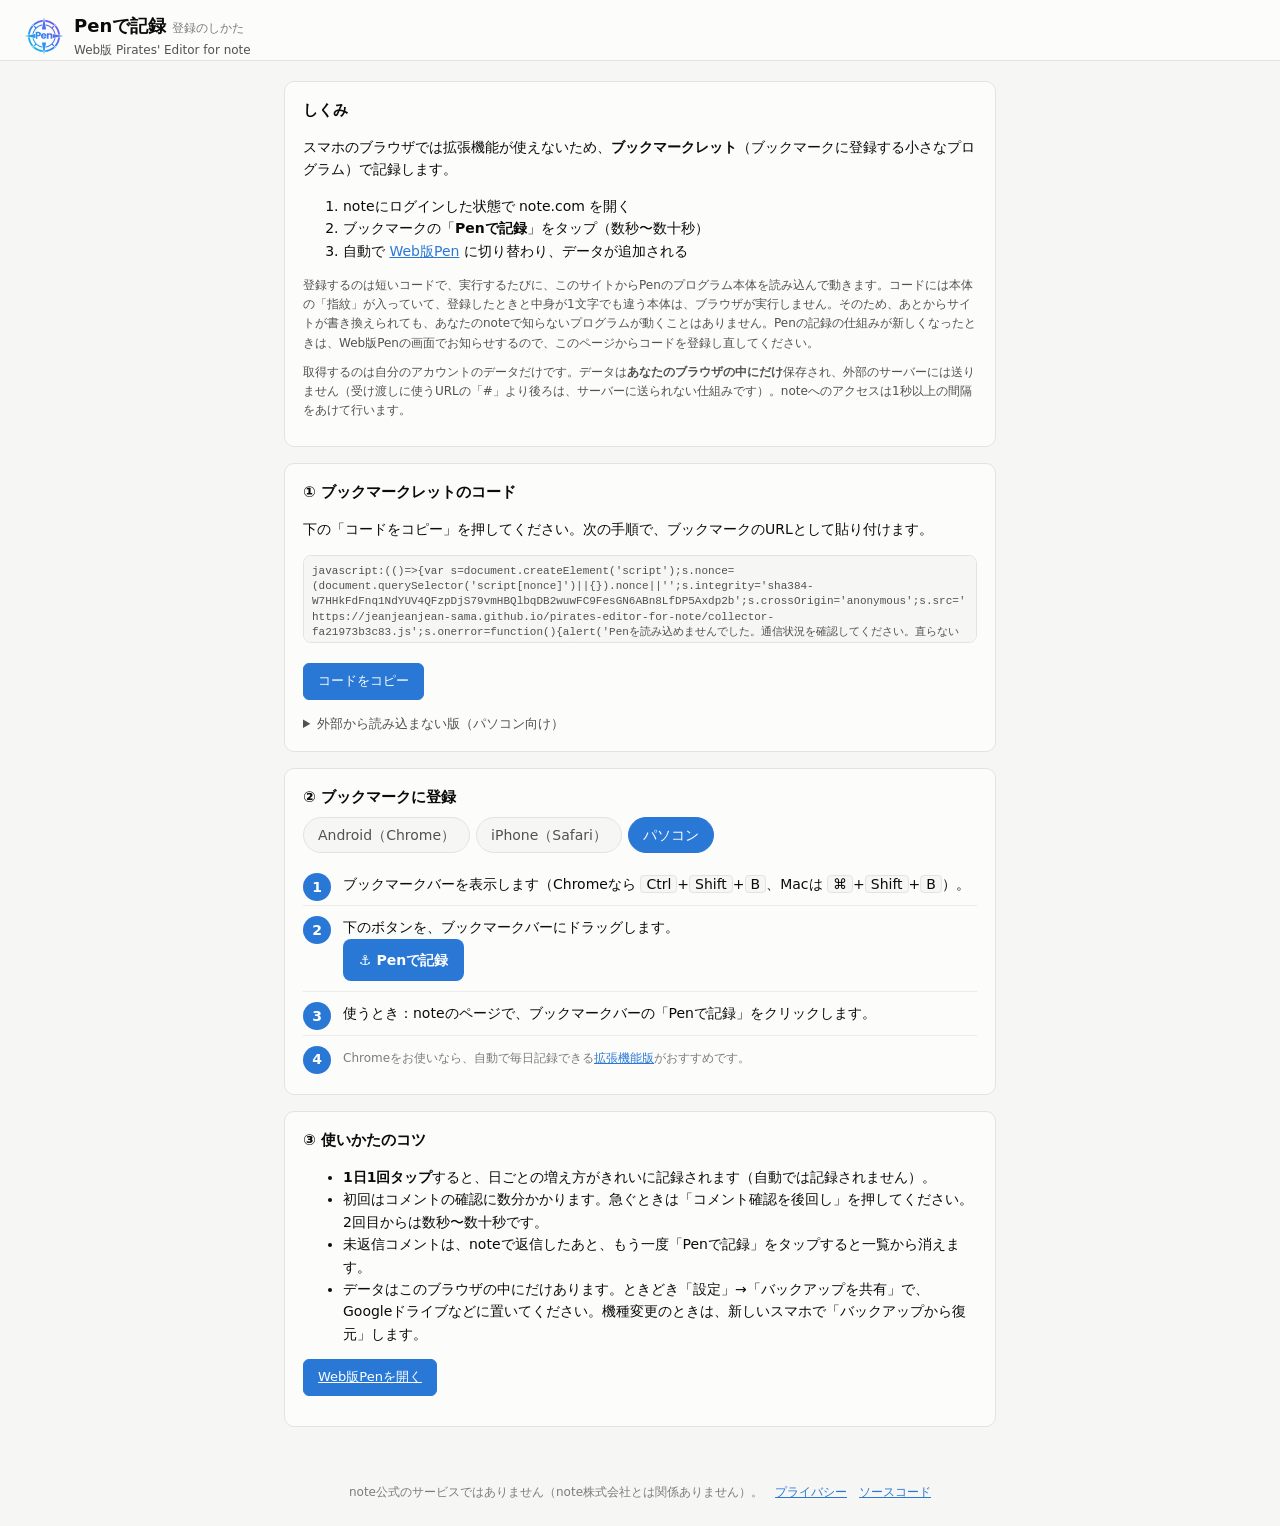
==== docs/install.html @ cef67084 "v0.7.0" ====
<!doctype html>
<html lang="ja">
<head>
<meta charset="utf-8">
<meta name="viewport" content="width=device-width,initial-scale=1">
<title>Penで記録 — 登録のしかた</title>
<link rel="icon" href="icons/icon-192.png">
<link rel="apple-touch-icon" href="icons/apple-touch-icon.png">
<link rel="stylesheet" href="app/dashboard.css">
<style>
  main { max-width: 760px; }
  .steps { counter-reset: s; list-style: none; padding: 0; margin: 0; }
  .steps > li { counter-increment: s; position: relative; padding: 10px 0 10px 40px; border-top: 1px solid var(--grid); }
  .steps > li:first-child { border-top: 0; }
  .steps > li::before { content: counter(s); position: absolute; left: 0; top: 10px; width: 28px; height: 28px; border-radius: 50%; background: var(--accent); color: #fff; font-weight: 700; display: flex; align-items: center; justify-content: center; }
  .code { width: 100%; height: 88px; font: 11px/1.4 ui-monospace, monospace; border: 1px solid var(--line); border-radius: 8px; padding: 8px; background: var(--bg); color: var(--text-2); resize: none; }
  .drag { display: inline-block; padding: 10px 16px; border-radius: 8px; background: var(--accent); color: #fff; font-weight: 700; text-decoration: none; cursor: grab; }
  .tabs2 { display: flex; gap: 6px; flex-wrap: wrap; margin-bottom: 10px; }
  .tabs2 button { border: 1px solid var(--line); background: var(--bg); color: var(--text-2); border-radius: 999px; padding: 6px 14px; font: inherit; cursor: pointer; }
  .tabs2 button[aria-pressed="true"] { background: var(--accent); border-color: var(--accent); color: #fff; }
  .shot { display: block; max-width: 100%; border: 1px solid var(--line); border-radius: 10px; margin-top: 8px; }
  kbd { font: inherit; background: var(--bg); border: 1px solid var(--line); border-radius: 4px; padding: 0 5px; }
</style>
</head>
<body>
<header class="top">
  <div class="brand"><span class="logo" aria-hidden="true"><img src="icons/pen-logo.svg" alt=""></span><div><h1>Penで記録 <span class="meta">登録のしかた</span></h1><p class="sub">Web版 Pirates' Editor for note</p></div></div>
</header>
<main>
  <div class="card">
    <h2>しくみ</h2>
    <p>スマホのブラウザでは拡張機能が使えないため、<b>ブックマークレット</b>（ブックマークに登録する小さなプログラム）で記録します。</p>
    <ol>
      <li>noteにログインした状態で note.com を開く</li>
      <li>ブックマークの「<b>Penで記録</b>」をタップ（数秒〜数十秒）</li>
      <li>自動で <a href="./">Web版Pen</a> に切り替わり、データが追加される</li>
    </ol>
    <p class="hint">登録するのは短いコードで、実行するたびに、このサイトからPenのプログラム本体を読み込んで動きます。コードには本体の「指紋」が入っていて、登録したときと中身が1文字でも違う本体は、ブラウザが実行しません。そのため、あとからサイトが書き換えられても、あなたのnoteで知らないプログラムが動くことはありません。Penの記録の仕組みが新しくなったときは、Web版Penの画面でお知らせするので、このページからコードを登録し直してください。</p>
    <p class="hint">取得するのは自分のアカウントのデータだけです。データは<b>あなたのブラウザの中にだけ</b>保存され、外部のサーバーには送りません（受け渡しに使うURLの「#」より後ろは、サーバーに送られない仕組みです）。noteへのアクセスは1秒以上の間隔をあけて行います。</p>
  </div>

  <div class="card">
    <h2>① ブックマークレットのコード</h2>
    <p>下の「コードをコピー」を押してください。次の手順で、ブックマークのURLとして貼り付けます。</p>
    <textarea class="code" id="code" readonly></textarea>
    <p class="btn-row"><button class="btn primary" id="copy">コードをコピー</button> <span class="meta" id="copied"></span></p>
    <details class="more">
      <summary>外部から読み込まない版（パソコン向け）</summary>
      <p class="hint">プログラム全体をブックマークに入れる長い版です。このサイトから読み込まずに動きます。記録の仕組みが新しくなったときは、同じように登録し直してください。スマホ（特にAndroid）では長すぎて途中で切れ、動かないことがあります。</p>
      <textarea class="code" id="codeFull" readonly></textarea>
    </details>
  </div>

  <div class="card">
    <h2>② ブックマークに登録</h2>
    <div class="tabs2" role="group" aria-label="端末">
      <button data-os="android" aria-pressed="true">Android（Chrome）</button>
      <button data-os="iphone" aria-pressed="false">iPhone（Safari）</button>
      <button data-os="pc" aria-pressed="false">パソコン</button>
    </div>

    <ol class="steps" data-panel="android">
      <li>このページを開いたまま、Chromeの右上の <kbd>⋮</kbd> → <b>☆</b>（ブックマークに追加）をタップします。</li>
      <li>画面下に出る「<b>編集</b>」をタップします（見逃したら <kbd>⋮</kbd> → ブックマーク → 追加したブックマークの <kbd>⋮</kbd> → 編集）。</li>
      <li><b>名前</b>を「<b>Penで記録</b>」に変えます。</li>
      <li><b>URL</b>の欄を長押しして全部消し、①でコピーしたコードを貼り付けて保存します。</li>
      <li>使うとき：noteのページで、<b>アドレスバーに「Penで記録」と入力</b>し、候補に出る<b>☆マークの「Penで記録」</b>をタップします。<br><span class="meta">※候補の一番上に出る検索ではなく、☆のついたブックマークを選んでください。</span></li>
      <!-- 画像を追加する場合： <img class="shot" src="img/android-1.png" alt="…"> -->
    </ol>

    <ol class="steps" data-panel="iphone" hidden>
      <li>このページを開いたまま、Safariの下にある <b>共有ボタン</b>（□に↑）をタップし、「<b>ブックマークを追加</b>」を選んで保存します。</li>
      <li>下の <b>本のアイコン</b>（ブックマーク）をタップし、右下の「<b>編集</b>」を押して、いま追加したブックマークをタップします。</li>
      <li><b>名前</b>を「<b>Penで記録</b>」に変えます。</li>
      <li><b>アドレス</b>の欄の <kbd>ⓧ</kbd> を押して消し、①でコピーしたコードを貼り付けて「完了」を押します。</li>
      <li>使うとき：noteのページで、本のアイコン → 「<b>Penで記録</b>」をタップします。</li>
      <li><b>このWeb版Penを「ホーム画面に追加」してください</b>（共有ボタン → ホーム画面に追加）。iPhoneのSafariは、7日間開かないサイトのデータを消すことがありますが、ホーム画面に追加すると対象外になります。</li>
    </ol>

    <ol class="steps" data-panel="pc" hidden>
      <li>ブックマークバーを表示します（Chromeなら <kbd>Ctrl</kbd>+<kbd>Shift</kbd>+<kbd>B</kbd>、Macは <kbd>⌘</kbd>+<kbd>Shift</kbd>+<kbd>B</kbd>）。</li>
      <li>下のボタンを、ブックマークバーにドラッグします。<br><a class="drag" id="drag" href="#">⚓ Penで記録</a></li>
      <li>使うとき：noteのページで、ブックマークバーの「Penで記録」をクリックします。</li>
      <li><span class="meta">Chromeをお使いなら、自動で毎日記録できる<a href="https://github.com/jeanjeanjean-sama/pirates-editor-for-note/releases">拡張機能版</a>がおすすめです。</span></li>
    </ol>
  </div>

  <div class="card">
    <h2>③ 使いかたのコツ</h2>
    <ul>
      <li><b>1日1回タップ</b>すると、日ごとの増え方がきれいに記録されます（自動では記録されません）。</li>
      <li>初回はコメントの確認に数分かかります。急ぐときは「コメント確認を後回し」を押してください。2回目からは数秒〜数十秒です。</li>
      <li>未返信コメントは、noteで返信したあと、もう一度「Penで記録」をタップすると一覧から消えます。</li>
      <li>データはこのブラウザの中にだけあります。ときどき「設定」→「バックアップを共有」で、Googleドライブなどに置いてください。機種変更のときは、新しいスマホで「バックアップから復元」します。</li>
    </ul>
    <p><a class="btn primary" href="./">Web版Penを開く</a></p>
  </div>
</main>
<footer class="foot">note公式のサービスではありません（note株式会社とは関係ありません）。　<a href="privacy.html">プライバシー</a>　<a href="https://github.com/jeanjeanjean-sama/pirates-editor-for-note">ソースコード</a></footer>
<script>
  const CODE = "javascript:(()=>{var s=document.createElement('script');s.nonce=(document.querySelector('script[nonce]')||{}).nonce||'';s.integrity='sha384-W7HHkFdFnq1NdYUV4QFzpDjS79vmHBQlbqDB2wuwFC9FesGN6ABn8LfDP5Axdp2b';s.crossOrigin='anonymous';s.src='https://jeanjeanjean-sama.github.io/pirates-editor-for-note/collector-fa21973b3c83.js';s.onerror=function(){alert('Penを読み込めませんでした。通信状況を確認してください。直らないときは、登録のしかたのページからコードを登録し直してください。')};document.body.appendChild(s)})();";
  document.getElementById('code').value = CODE;
  document.getElementById('codeFull').value = "javascript:(async()=>{var e=(()=>{const e=\"jeanjeanjean\",t=/note\\.com\\/jeanjeanjean\\/n\\/n[0-9a-z]+/i,n=864e5;function o(e){return{v:1,urlname:e,checkedAt:0,following:!1,total:0,likedKeys:[],commentedKeys:[],quotedKeys:[],scannedKeys:[]}}const a=(e,t)=>t||!e.checkedAt||Date.now()-e.checkedAt>(e.following?7*n:n);return{CAPTAIN:e,QUOTE_RE:t,check:async function(n){const{getJson:s,me:r}=n,i=function(e,t){return e&&e.urlname===t.urlname?{...o(t.urlname),...e}:o(t.urlname)}(n.prev,r),c=e=>{try{n.onProgress&&n.onProgress(e)}catch(e){}};if(r.urlname===e)return{...i,captain:!0,following:!0,checkedAt:Date.now()};if(a(i,n.force)){c(\"ジァン=サマーとの縁を確認中…\");const t=await s(`/api/v2/creators/${e}`);if(i.following=!!(t&&t.data&&t.data.isFollowing),i.following){const t=[];for(let n=1;n<=30;n++){const o=await s(`/api/v2/creators/${e}/contents?kind=note&page=${n}`),a=o&&o.data||{};for(const e of a.contents||[])e&&e.key&&t.push({key:e.key,liked:!!e.isLiked,comments:e.commentCount||0});if(a.isLastPage||!(a.contents||[]).length)break}i.total=t.length,i.likedKeys=t.filter(e=>e.liked).map(e=>e.key);const n=new Set(i.commentedKeys.filter(e=>t.some(t=>t.key===e))),o=t.filter(e=>e.comments>0&&!n.has(e.key)).slice(0,60);for(let e=0;e<o.length;e++){c(`ジァン=サマーの記事のコメントを確認中… ${e+1} / ${o.length}`);try{let t=1;for(;t&&t<=3;){const a=await s(`/api/v3/notes/${o[e].key}/note_comments?page=${t}`);if((a.data||[]).some(e=>e&&e.user&&e.user.urlname===r.urlname)){n.add(o[e].key);break}t=a.next_page||null}}catch(e){}}i.commentedKeys=[...n]}i.checkedAt=Date.now()}if(i.following&&Array.isArray(n.ownKeys)){const e=new Set([...i.scannedKeys,...n.skipKeys||[]]),o=n.ownKeys.filter(t=>t&&!e.has(t)).slice(0,n.maxScan||15),a=new Set(i.quotedKeys);for(let e=0;e<o.length;e++){c(`自分の記事の引用を確認中… ${e+1} / ${o.length}`);try{const r=await s(`/api/v3/notes/${o[e]}`),c=r&&r.data||{};t.test(c.body||\"\")&&a.add(o[e]),i.scannedKeys.push(o[e]),n.onBody&&await n.onBody(o[e],c)}catch(t){/404/.test(String(t&&t.message))&&i.scannedKeys.push(o[e])}}i.quotedKeys=[...a],i.scannedKeys=i.scannedKeys.slice(-3e3)}return i},isDue:a}})();const t=(()=>{const e=e=>String(e||\"\").trim().toLowerCase();function t(t,n,o){const a=e(o),s=[t,...n||[]].filter(Boolean),r=t=>e(t&&t.user&&t.user.urlname),i=s.some(e=>r(e)===a),c=s.reduce((e,t)=>!e||String(t.created_at||\"\")>=String(e.created_at||\"\")?t:e,null),l=r(c);return{mine:i,lastBy:l,lastByName:c&&c.user&&(c.user.nickname||c.user.urlname)||\"\",lastAt:c&&c.created_at||\"\",lastKey:c&&c.key||\"\",needs:i&&!!l&&l!==a}}async function n(e,t,n,o=20){const a=[];for(let s=1;s&&s<=o;){const o=await e(`/api/v3/notes/${t}/note_comments?per_page=10&page=${s}&parent_key=${encodeURIComponent(n)}&order=oldest`);a.push(...o&&o.data||[]),s=o&&o.next_page||null}return a}const o=e=>e&&e.rootKey?`thr:${e.rootKey}@${e.lastAt||\"\"}`:`thr:${e&&e.id}`,a=(e,t={})=>!(!e||e.rootKey&&!e.needs||t[o(e)]),s=e=>!!e&&!1===e.own,r=(e,t={})=>!s(e)||!1!==(t&&t.badgeMineReplies);return{judge:t,fetchReplies:n,check:async function({getJson:o,note:a,roots:s,me:r,prev:i={},force:c=!1,own:l=!0,find:d=[],maxFind:u=10}){const m=e(r),f=[],y=new Set((d||[]).filter(Boolean)),p=new Set,h=new Set,k=(e,n)=>{h.add(e.key),p.add(e.key);for(const e of n)e&&e.key&&p.add(e.key);const o=t(e,n,m);o.mine&&f.push({id:e.key,rootKey:e.key,noteKey:a.key,title:a.title||\"\",url:a.url?`${a.url.replace(/[?#].*$/,\"\")}?c=${encodeURIComponent(e.key)}`:\"\",own:l,replyCount:e.reply_count,needs:o.needs,lastBy:o.lastBy,lastByName:o.lastByName,lastAt:o.lastAt,lastKey:o.lastKey,by:o.lastByName,at:o.lastAt,judgedAt:Date.now()})};for(const t of s||[]){if(!t||!t.key||!(t.reply_count>0)||t.is_blocked)continue;const s=e(t.user&&t.user.urlname)===m;if(l?!s&&!t.is_creator_replied:!s&&!i[t.key])continue;const r=i[t.key];!c&&r&&r.judgedAt&&r.replyCount===t.reply_count?(f.push(r),p.add(t.key),r.lastKey&&p.add(r.lastKey),h.add(t.key)):k(t,await n(o,a.key,t.key))}let w=[...y].filter(e=>!p.has(e));for(const e of s||[]){if(!w.length||u<=0)break;if(!e||!e.key||h.has(e.key)||!(e.reply_count>0)||e.is_blocked)continue;u--;const t=await n(o,a.key,e.key),s=new Set(t.map(e=>e&&e.key));w.some(e=>s.has(e))?k(e,t):h.add(e.key),w=w.filter(e=>!s.has(e))}return f},dismissKey:o,shows:a,isMineOnOther:s,inBadge:r,badgeCount:(e,t={},n={})=>Object.values(e||{}).filter(e=>a(e,t)&&r(e,n)).length}})(),n=(document.currentScript&&document.currentScript.src||\"\").match(/collector-([0-9a-f]+)\\.js/)?.[1]||\"\",o=\"pen.web.v1\",a=e=>new Promise(t=>setTimeout(t,e)),s=e=>(String(e).match(/\\/n\\/(n[0-9a-z]+)/i)||[])[1]||\"\",r=e=>(String(e).match(/note\\.com\\/([^/?#]+)\\/n\\//)||String(e).match(/^\\/([^/?#]+)\\/n\\//)||[])[1]||\"\",i=\"pen-web-collector\";let c=0;async function l(e){const t=c+1e3-Date.now();t>0&&await a(t);try{return await e()}finally{c=Date.now()}}async function d(e){for(let t=1;t<=3;t++){const n=await l(()=>fetch(e,{credentials:\"include\",headers:{Accept:\"application/json\"}}));if(n.ok)return n.json();if([401,403,404].includes(n.status)||3===t)throw new Error(`HTTP ${n.status}`);await a(2e3*t)}}const u=()=>{const e=document.cookie.match(/(?:^|;\\s*)note_gql_auth_token=([^;]+)/);return e?decodeURIComponent(e[1]):null};async function m(e,t){const n=u();if(!n)throw new Error(\"NOT_LOGGED_IN\");let o=\"\";for(let s=1;s<=4;s++){const r=await l(()=>fetch(\"https://graphql.note.com/graphql\",{method:\"POST\",headers:{\"content-type\":\"application/json\",accept:\"application/json\",authorization:`Bearer ${n}`},body:JSON.stringify({query:e,variables:t})})),i=await r.json().catch(()=>null);if(r.ok&&i&&i.data)return i.data;if(401===r.status||403===r.status)throw new Error(\"NOT_LOGGED_IN\");o=`HTTP ${r.status}`,s<4&&await a(2e3*2**(s-1))}throw new Error(`数値の取得に失敗しました（${o}）`)}async function f(e){const t=e,n=[];let o=null,a=null;for(let e=0;e<50;e++){const e={unit:\"ALL\",date:`${t}T00:00:00.000Z`,order:\"PUBLISHED_DATE_DESC\",first:100};o&&(e.after=o);const r=await m(\"query PenWebList($unit: DashboardPeriodUnit!, $date: Datetime!, $order: DashboardNoteListOrder, $first: Int!, $after: String) {\\n  dashboardNoteListConnection(unit: $unit, date: $date, order: $order, first: $first, after: $after) {\\n    pageInfo { hasNextPage endCursor }\\n    edges { node { note { title status publishedAt link { absoluteUrl } } metrics { pageViewCount impressionCount likeCount commentCount salesAmount } } }\\n  }\\n  dashboardStatLastUpdatedTimes { id noteStatLastUpdatedAt }\\n}\",e),i=r.dashboardNoteListConnection;a=a||r.dashboardStatLastUpdatedTimes&&r.dashboardStatLastUpdatedTimes.noteStatLastUpdatedAt||null;for(const e of i.edges||[]){const t=e.node||{},o=t.note||{},a=t.metrics||{},r=o.link&&o.link.absoluteUrl||\"\";n.push({key:s(r),title:o.title||\"\",url:r,status:o.status||\"\",publishedAt:o.publishedAt||\"\",imp:a.impressionCount||0,pv:a.pageViewCount||0,like:a.likeCount||0,comment:a.commentCount||0,sales:a.salesAmount||0})}if(!i.pageInfo||!i.pageInfo.hasNextPage)break;o=i.pageInfo.endCursor}return{items:n,statUpdatedAt:a}}function y(e){if(!e)return\"\";if(\"string\"==typeof e)return e;if(\"text\"===e.type)return e.value||\"\";const t=(e.children||[]).map(y).join(\"\");return\"p\"===e.tag_name||\"br\"===e.tag_name?t+\"\\n\":t}const p=e=>y(e.comment).replace(/\\s+/g,\" \").trim().slice(0,120);async function h(e){const t=[];for(let n=1;n&&n<=10;){const o=await d(`/api/v3/notes/${e}/note_comments?page=${n}`);t.push(...o.data||[]),n=o.next_page||null}return t}function k(e,t,n){return{noteKey:e.key,title:e.title,url:e.url,checkedCommentCount:e.comment,checkedAt:Date.now(),pending:t.filter(e=>e.user&&e.user.urlname!==n.urlname&&!1===e.is_creator_replied&&!e.is_blocked).map(e=>({commentKey:e.key,by:e.user.nickname||e.user.urlname,byUrlname:e.user.urlname,createdAt:e.created_at,likeCount:e.like_count||0,creatorLiked:!!e.is_creator_liked,excerpt:p(e)}))}}await async function(){const c=function(){const e=document.getElementById(i);e&&e.remove();const t=document.createElement(\"div\");t.id=i,t.style.cssText=\"position:fixed;left:12px;right:12px;bottom:12px;z-index:2147483647;max-width:420px;margin:0 auto;background:#1e56a0;color:#fff;font:14px/1.6 system-ui,sans-serif;padding:14px 16px;border-radius:12px;box-shadow:0 6px 24px rgba(0,0,0,.35);\",t.innerHTML='<div style=\"font-weight:700;margin-bottom:4px\">🧭 Penで記録</div><div data-t style=\"white-space:pre-wrap\"></div><div data-b style=\"display:flex;gap:8px;justify-content:flex-end;margin-top:10px\"></div>',document.body.appendChild(t);const n=t.querySelector(\"[data-t]\"),o=t.querySelector(\"[data-b]\");return{set:e=>{n.textContent=e},buttons:e=>{o.innerHTML=\"\",e.forEach(([e,t])=>((e,t)=>{const n=document.createElement(\"button\");return n.textContent=e,n.style.cssText=\"border:0;border-radius:8px;padding:8px 12px;font:inherit;background:#fff;color:#1e56a0;cursor:pointer\",n.onclick=t,o.appendChild(n),n})(e,t))},close:()=>t.remove(),state:{skipComments:!1,cancelled:!1}}}();if(\"note.com\"!==location.hostname)return c.set(\"note.com のページで実行してください。\"),void c.buttons([[\"閉じる\",c.close]]);c.buttons([[\"中止\",()=>{c.state.cancelled=!0,c.close()}]]);try{c.set(\"noteの準備を待っています…\");for(let e=0;e<20&&!u();e++)await a(1e3);if(!u())throw new Error(\"noteにログインしてから実行してください（ログイン済みなら、noteのトップページを開き直してからもう一度）。\");let i={};try{i=JSON.parse(localStorage.getItem(o)||\"{}\")}catch(e){i={}}i.checked=i.checked||{},c.set(\"自分の情報を確認中…\");const l=(await d(\"/api/v2/current_user\")).data;if(!l||!l.urlname)throw new Error(\"noteにログインしてから実行してください。\");const m={urlname:l.urlname,nickname:l.nickname||l.urlname,followerCount:l.follower_count??null},y=String(i.account||i.urlname||\"\").toLowerCase();if(y&&y!==String(m.urlname).toLowerCase()){if(c.set(`別のアカウント（@${m.urlname}）でログインしています。\\nこのブラウザで前に記録したのは @${y} です。記録が混ざらないように、何も記録しませんでした。\\n\\n（Web版Penの「記録するアカウント」が @${m.urlname} のときだけ、右のボタンを押してください。違うときは、押してもWeb版Penの側で取り込みを止めます）`),!await new Promise(e=>c.buttons([[\"閉じる\",()=>{c.close(),e(!1)}],[`@${m.urlname} で記録する`,()=>e(!0)]])))return;i={checked:{}},c.buttons([[\"中止\",()=>{c.state.cancelled=!0,c.close()}]])}i.account=String(m.urlname).toLowerCase(),i.urlname=m.urlname,c.set(\"記事の数値を取得中…\");const p=await async function(e){const t=new Date(Date.now()+324e5).toISOString().slice(0,10),{items:n,statUpdatedAt:o}=await f(t),a=e=>n.reduce((t,n)=>t+n[e],0);return{date:t,capturedAt:(new Date).toISOString(),statUpdatedAt:o,followerCount:e.followerCount??null,totals:{imp:a(\"imp\"),pv:a(\"pv\"),like:a(\"like\"),comment:a(\"comment\"),sales:a(\"sales\"),articles:n.length},items:n}}(m);if(!p.items.length)throw new Error(\"記事一覧が空で返ってきました。noteのページを読み込み直してから、もう一度「Penで記録」を押してください（ログインの印が古くなっている可能性があります）。\");if(c.state.cancelled)return;const w=[],g=e=>{const t=new Date(e).getTime();return Number.isNaN(t)?\"\":new Date(t+324e5).toISOString().slice(0,10)},b=(e,t)=>{const n=new Date(`${e}T00:00:00Z`);return n.setUTCDate(n.getUTCDate()+t),n.toISOString().slice(0,10)};i.recDays=[...new Set([...i.recDays||[],p.date])].sort().slice(-90),i.finalSent=i.finalSent||[];let S=i.recDays.filter(e=>e<p.date);if(!i.finalInit){for(let e=1;e<=14;e++)S.push(b(p.date,-e));i.finalInit=!0}const _=b(p.date,-28);S=[...new Set(S)].filter(e=>e>=_&&!i.finalSent.includes(e)).sort().reverse().slice(0,10);const A=new Set(p.items.map(e=>e.key));for(const e of S){if(c.state.cancelled)return;if(g(p.statUpdatedAt)>e){c.set(`前の日の記録を確定中… ${e}`);try{const t=await f(e);if(!t.items.length)continue;if(t.items.some(t=>t.publishedAt&&g(t.publishedAt)>e)){i.finalSent.push(e);continue}w.push({date:e,statUpdatedAt:t.statUpdatedAt,cols:[\"key\",\"imp\",\"pv\",\"like\",\"comment\",\"sales\"],rows:t.items.map(e=>[e.key,e.imp,e.pv,e.like,e.comment,e.sales]),arts:t.items.filter(e=>!A.has(e.key)).map(e=>({key:e.key,title:e.title,url:e.url,status:e.status,publishedAt:e.publishedAt}))}),i.finalSent.push(e)}catch(e){}}}i.finalSent=i.finalSent.sort().slice(-200);const v=new Set(i.pendingKeys||[]),K=p.items.filter(e=>e.key&&e.comment>0&&(i.checked[e.key]!==e.comment||v.has(e.key))),$=[];i.threads=i.threads||{};const C=[],x=async(e,n)=>{const o={};for(const t of Object.values(i.threads))t.noteKey===e.key&&(o[t.rootKey]=t);const a=await t.check({getJson:d,note:e,roots:n,me:m.urlname,prev:o,own:!0});for(const t of Object.keys(i.threads))i.threads[t].noteKey===e.key&&delete i.threads[t];for(const e of a)i.threads[e.rootKey]=e;C.push({noteKey:e.key,items:a})};c.buttons([[\"コメント確認を後回し\",()=>{c.state.skipComments=!0}],[\"中止\",()=>{c.state.cancelled=!0,c.close()}]]);for(let e=0;e<K.length;e++){if(c.state.cancelled)return;if(c.state.skipComments)break;c.set(`コメントを確認中… ${e+1} / ${K.length}記事\\n（初回は時間がかかります。2回目からは数秒です）`);try{const t=await h(K[e].key),n=k(K[e],t,m);$.push(n),await x(K[e],t),i.checked[n.noteKey]=n.checkedCommentCount}catch(e){}}const D=new Set([...v].filter(e=>!$.some(t=>t.noteKey===e)));$.filter(e=>e.pending.length).forEach(e=>D.add(e.noteKey)),i.pendingKeys=[...D],c.buttons([[\"中止\",()=>{c.state.cancelled=!0,c.close()}]]),c.set(\"通知を確認中…\");const j=await async function(e,t){const n=3!==t.noticeScanVersion?\"\":t.lastNoticeSeenAt||\"\";let o=t.lastNoticeSeenAt||\"\";const a=new Map,i=new Map,c=new Map;for(let t=1;t<=25;t++){const l=await d(`/api/v3/notices?page=${t}`);let u=!1;for(const t of l.data||[]){if(t.noticed_at&&t.noticed_at>o&&(o=t.noticed_at),n&&t.noticed_at&&t.noticed_at<=n){u=!0;continue}if(\"note_comment\"!==t.kind&&\"note_comment_reply\"!==t.kind&&\"note_comment_like\"!==t.kind)continue;const l=t.all_area_url||t.featured_area_url||\"\",d=s(l),m=r(l);if(!d||!m)continue;const f=new URL(l,location.origin),y=f.searchParams.get(\"c\"),p=f.origin+f.pathname,h=(t.action_users||[]).map(e=>e.name).filter(Boolean).join(\"、\");if(m===e.urlname){\"note_comment_like\"!==t.kind&&i.set(d,{key:d,title:t.note_name||\"\",url:p});continue}if(\"note_comment\"===t.kind)continue;if(\"note_comment_reply\"===t.kind){const e=c.get(d)||{key:d,title:t.note_name||\"\",url:p,find:[]};y&&!e.find.includes(y)&&e.find.push(y),c.set(d,e)}const k=a.get(d)||{id:d,noteKey:d,noteTitle:t.note_name||\"\",noteUrl:p,author:m,source:\"notice\",firstSeenAt:(new Date).toISOString(),activity:[],lastActivityAt:null};k.activity.push({kind:\"note_comment_reply\"===t.kind?\"reply\":\"like\",by:h,at:t.noticed_at,link:y?`${p}?c=${encodeURIComponent(y)}`:p}),(!k.lastActivityAt||t.noticed_at>k.lastActivityAt)&&(k.lastActivityAt=t.noticed_at),a.set(d,k)}if(u||!l.next_page)break}return t.lastNoticeSeenAt=o||`${new Date(Date.now()+324e5).toISOString().slice(0,19)}+09:00`,t.noticeScanVersion=3,{myComments:[...a.values()],threadNotes:i,otherNotes:c}}(m,i);if(c.state.cancelled)return;const N=new Set(C.map(e=>e.noteKey));for(const e of j.threadNotes.values())if(!N.has(e.key)&&!c.state.cancelled){c.set(\"返信のやり取りを確認中…\");try{const t=p.items.find(t=>t.key===e.key)||e,n=await h(e.key);$.push(k({...t,comment:t.comment??-1},n,m)),await x(t,n)}catch(e){}}const O=new Map(j.otherNotes);for(const e of Object.values(i.threads))e&&!1===e.own&&e.needs&&!O.has(e.noteKey)&&O.size<40&&O.set(e.noteKey,{key:e.noteKey,title:e.title||\"\",url:String(e.url||\"\").replace(/[?#].*$/,\"\"),find:[],onlyPrev:!0});let U=0;for(const e of O.values()){if(c.state.cancelled||U>=30)break;c.set(\"自分のコメントへの返信を確認中…\");try{const n=await h(e.key),o={};for(const t of Object.values(i.threads))t.noteKey===e.key&&(o[t.rootKey]=t);const a=await t.check({getJson:d,note:e,roots:e.onlyPrev?n.filter(e=>o[e.key]):n,me:m.urlname,prev:o,own:!1,find:e.find});for(const t of Object.keys(i.threads))i.threads[t].noteKey===e.key&&delete i.threads[t];for(const e of a)i.threads[e.rootKey]=e;C.push({noteKey:e.key,items:a}),U++}catch(e){}}i.threads=Object.fromEntries(Object.entries(i.threads).sort((e,t)=>String(t[1].at||\"\").localeCompare(String(e[1].at||\"\"))).slice(0,300));let T=i.perk||null;try{T=await e.check({getJson:d,me:m,prev:i.perk,force:!(i.perk&&i.perk.following),ownKeys:p.items.map(e=>e.key),onProgress:e=>c.set(e)}),i.perk=T}catch(e){}if(c.state.cancelled)return;c.set(\"Penに渡しています…\");const I={app:\"pen-web\",v:1,cid:n,me:m,snapshot:p,unreplied:$,myComments:j.myComments,threads:C,lookAt:Date.now(),finals:w,perk:T?{...T,scannedKeys:void 0}:null,logs:c.state.skipComments?[{level:\"info\",message:\"コメント確認の残りは次回に後回しにしました\"}]:[]},L=await async function(e){const t=new Blob([JSON.stringify(e)]).stream().pipeThrough(new CompressionStream(\"gzip\")),n=new Uint8Array(await new Response(t).arrayBuffer());let o=\"\";for(let e=0;e<n.length;e+=32768)o+=String.fromCharCode.apply(null,n.subarray(e,e+32768));return btoa(o).replace(/\\+/g,\"-\").replace(/\\//g,\"_\").replace(/=+$/,\"\")}(I);localStorage.setItem(o,JSON.stringify(i)),location.href=`https://jeanjeanjean-sama.github.io/pirates-editor-for-note/#pen=${L}`}catch(e){c.set(`❌ ${e.message}`),c.buttons([[\"閉じる\",c.close]])}}()})();";
  document.getElementById('drag').href = CODE;
  document.getElementById('drag').addEventListener('click', (e) => { e.preventDefault(); alert('このボタンはクリックせず、ブックマークバーにドラッグしてください。'); });
  document.getElementById('copy').addEventListener('click', async () => {
    const out = document.getElementById('copied');
    try { await navigator.clipboard.writeText(CODE); out.textContent = 'コピーしました'; }
    catch (_) { const t = document.getElementById('code'); t.focus(); t.select(); document.execCommand('copy'); out.textContent = 'コピーしました（うまくいかない場合は枠の中を長押しして全選択→コピー）'; }
  });
  const osOf = () => /iPhone|iPad|iPod/.test(navigator.userAgent) ? 'iphone' : /Android/.test(navigator.userAgent) ? 'android' : 'pc';
  function show(os) {
    document.querySelectorAll('[data-os]').forEach((b) => b.setAttribute('aria-pressed', String(b.dataset.os === os)));
    document.querySelectorAll('[data-panel]').forEach((p) => { p.hidden = p.dataset.panel !== os; });
  }
  document.querySelectorAll('[data-os]').forEach((b) => b.addEventListener('click', () => show(b.dataset.os)));
  show(osOf());
</script>
</body>
</html>
---- docs/app/dashboard.css ----
[hidden] { display: none !important; }
.foot .ver { font-variant-numeric: tabular-nums; }
:root {
  color-scheme: light;
  --bg: #f6f6f4;
  --surface: #fcfcfb;
  --line: #e4e3df;
  --grid: #ecebe7;
  --text: #0b0b0b;
  --text-2: #52514e;
  --muted: #7d7c77;
  --accent: #2a78d6;
  --series-1: #2a78d6;
  --good: #1a7f37;
  --bad: #c62a2a;
  --danger: #c62a2a;
  --pill: #e34948;
  --radius: 10px;
}
@media (prefers-color-scheme: dark) {
  :root {
    color-scheme: dark;
    --bg: #121211;
    --surface: #1a1a19;
    --line: #2e2e2c;
    --grid: #262624;
    --text: #ffffff;
    --text-2: #c3c2b7;
    --muted: #8f8e87;
    --accent: #3987e5;
    --series-1: #3987e5;
    --good: #4cc26b;
    --bad: #ff7b72;
    --danger: #ff7b72;
    --pill: #e66767;
  }
}
* { box-sizing: border-box; }
body { margin: 0; background: var(--bg); color: var(--text); font: 14px/1.6 system-ui, -apple-system, "Hiragino Sans", "Noto Sans JP", "Yu Gothic UI", sans-serif; }
h1 { font-size: 18px; margin: 0; }
h2 { font-size: 15px; margin: 0 0 8px; }
a { color: var(--accent); }
.top { position: sticky; top: 0; z-index: 5; background: var(--surface); border-bottom: 1px solid var(--line); padding: 12px 24px 0; }
.brand { display: flex; gap: 10px; align-items: center; }
.logo { font-size: 22px; color: var(--accent); }
.sub { margin: 0; color: var(--text-2); font-size: 12px; }
.tabs { display: flex; gap: 4px; margin-top: 10px; overflow-x: auto; scrollbar-width: none; scroll-behavior: smooth; }
.tabs::-webkit-scrollbar { display: none; }
/* v0.6.2 D：スマホ幅でタブが横に続くことが分かるように（右端・左端をぼかし、矢印を出す） */
.tabs-wrap { position: relative; }
.tabs-wrap.more-right::after, .tabs-wrap.more-left::before { content: ""; position: absolute; top: 10px; bottom: 0; width: 36px; pointer-events: none; z-index: 1; }
.tabs-wrap.more-right::after { right: 0; background: linear-gradient(to right, transparent, var(--surface) 75%); }
.tabs-wrap.more-left::before { left: 0; background: linear-gradient(to left, transparent, var(--surface) 75%); }
html[data-theme] .tabs-wrap.more-right::after { background: linear-gradient(to right, transparent, var(--head-edge, rgba(0,0,0,.55)) 80%); }
html[data-theme] .tabs-wrap.more-left::before { background: linear-gradient(to left, transparent, var(--head-edge, rgba(0,0,0,.55)) 80%); }
.tabs-more { position: absolute; top: 12px; z-index: 2; border: 0; background: none; font-size: 22px; line-height: 1; padding: 4px 6px; color: var(--text-2); cursor: pointer; }
html[data-theme] .tabs-more { color: var(--head-text); }
.tabs-more.left { left: -4px; } .tabs-more.right { right: -4px; }
.subtabs { margin-bottom: 12px; }
.tabs button { border: 0; background: none; color: var(--text-2); padding: 8px 14px; font-size: 14px; border-bottom: 2px solid transparent; cursor: pointer; white-space: nowrap; }
.tabs button[aria-selected="true"] { color: var(--text); border-bottom-color: var(--accent); font-weight: 600; }
.pill { display: inline-block; min-width: 18px; padding: 0 6px; border-radius: 9px; background: var(--pill); color: #fff; font-size: 11px; line-height: 18px; text-align: center; }
main { max-width: 1120px; margin: 0 auto; padding: 20px 24px 40px; }
.card { background: var(--surface); border: 1px solid var(--line); border-radius: var(--radius); padding: 16px 18px; margin-bottom: 16px; }
.card-head { display: flex; justify-content: space-between; align-items: center; gap: 12px; flex-wrap: wrap; margin-bottom: 8px; }
.card-head h2 { margin: 0; }
.empty { text-align: center; padding: 32px; }
.meta { color: var(--muted); font-size: 12px; font-weight: normal; }
.hint { color: var(--text-2); font-size: 12px; margin: 4px 0 10px; }
.totals-box { margin-bottom: 16px; }
.totals-head { display: flex; flex-wrap: wrap; align-items: center; justify-content: space-between; gap: 6px 16px; background: color-mix(in srgb, var(--accent) 10%, var(--surface)); border: 1px solid color-mix(in srgb, var(--accent) 35%, var(--line)); border-left: 5px solid var(--accent); border-radius: var(--radius); padding: 8px 14px; margin-bottom: 10px; }
.totals-title { display: flex; align-items: center; gap: 10px; }
.totals-badge { background: var(--accent); color: #fff; font-weight: 700; font-size: 16px; padding: 2px 12px; border-radius: 6px; letter-spacing: .1em; }
.totals-name { font-size: 18px; font-weight: 700; color: var(--text); }
.totals-when { display: flex; flex-direction: column; align-items: flex-end; font-size: 13px; color: var(--text-2); font-variant-numeric: tabular-nums; }
.totals-when > span:first-child { font-weight: 600; color: var(--text); }
.totals-prev { font-size: 12px; color: var(--muted); }
@media (max-width: 560px) { .totals-when { align-items: flex-start; } }
.kpis { display: grid; grid-template-columns: repeat(auto-fit, minmax(160px, 1fr)); gap: 12px; margin-bottom: 6px; }
.kpi { background: var(--surface); border: 1px solid var(--line); border-radius: var(--radius); padding: 12px 14px; }
.kpi .label { color: var(--text-2); font-size: 12px; }
.kpi .value { font-size: 24px; font-weight: 600; font-variant-numeric: tabular-nums; }
.kpi .delta { font-size: 12px; color: var(--text-2); font-variant-numeric: tabular-nums; }
.delta.up { color: var(--good); }
.delta.down { color: var(--bad); }
.controls { display: flex; gap: 12px; align-items: center; flex-wrap: wrap; font-size: 12px; color: var(--text-2); }
select, input[type="search"] { font: inherit; padding: 5px 8px; border: 1px solid var(--line); border-radius: 6px; background: var(--bg); color: var(--text); }
.seg { display: inline-flex; border: 1px solid var(--line); border-radius: 6px; overflow: hidden; }
.seg button { border: 0; background: none; color: var(--text-2); padding: 5px 10px; font-size: 12px; cursor: pointer; }
.seg button[aria-pressed="true"] { background: var(--accent); color: #fff; }
.chart { width: 100%; min-height: 260px; position: relative; }
.chart svg { display: block; width: 100%; height: 280px; overflow: visible; }
.chart .axis text { fill: var(--muted); font-size: 11px; }
.chart .gridline { stroke: var(--grid); stroke-width: 1; }
.chart .baseline { stroke: var(--line); stroke-width: 1; }
.chart .series { fill: none; stroke: var(--m-c, var(--series-1)); stroke-width: 2; stroke-linejoin: round; stroke-linecap: round; }
.chart .dot { fill: var(--m-c, var(--series-1)); stroke: var(--surface); stroke-width: 2; }
.chart .dot.multi { fill: var(--surface); stroke: var(--m-c, var(--series-1)); stroke-width: 2; }
.chart .cross { stroke: var(--muted); stroke-width: 1; stroke-dasharray: 3 3; }
.chart .hit { fill: transparent; cursor: crosshair; }
.chart .nodata { display: flex; align-items: center; justify-content: center; height: 260px; color: var(--muted); text-align: center; padding: 0 16px; }
.tooltip { position: fixed; z-index: 20; pointer-events: none; background: var(--surface); color: var(--text); border: 1px solid var(--line); border-radius: 8px; padding: 8px 10px; font-size: 12px; box-shadow: 0 4px 16px rgba(0,0,0,.12); max-width: 260px; }
.tooltip .t-value { font-size: 15px; font-weight: 600; font-variant-numeric: tabular-nums; }
.rank { margin: 0; padding-left: 1.6em; }
.rank li { padding: 4px 0; border-bottom: 1px solid var(--grid); }
.rank li:last-child { border-bottom: 0; }
.rank .num { float: right; font-variant-numeric: tabular-nums; color: var(--text-2); }
.table-wrap { overflow-x: auto; }
table.grid { width: 100%; border-collapse: collapse; font-size: 13px; }
.grid th, .grid td { padding: 6px 8px; border-bottom: 1px solid var(--grid); text-align: right; white-space: nowrap; font-variant-numeric: tabular-nums; }
.grid th { position: sticky; top: 0; background: var(--surface); color: var(--text-2); font-weight: 600; cursor: pointer; user-select: none; }
.grid th[aria-sort="descending"]::after { content: " ▼"; }
.grid th[aria-sort="ascending"]::after { content: " ▲"; }
.grid .l { text-align: left; white-space: normal; min-width: 240px; }
.grid tbody tr:hover { background: var(--bg); }
.up { color: var(--good); }
.down { color: var(--bad); }
.group { border-top: 1px solid var(--grid); padding: 10px 0; }
.group:first-child { border-top: 0; }
.group-title { font-weight: 600; }
.item { display: flex; gap: 10px; align-items: flex-start; padding: 8px 0 0 12px; }
.item .body { flex: 1; min-width: 0; }
.item .who { font-size: 12px; color: var(--text-2); }
.item .text { margin: 2px 0 0; overflow-wrap: anywhere; }
.item.dismissed { opacity: .5; }
.tag { display: inline-block; font-size: 11px; padding: 0 6px; border-radius: 4px; border: 1px solid var(--line); color: var(--text-2); margin-left: 4px; }
.btn { display: inline-block; font: inherit; font-size: 13px; padding: 7px 14px; border-radius: 6px; border: 1px solid var(--line); background: var(--bg); color: var(--text); cursor: pointer; }
.btn.small { padding: 3px 10px; font-size: 12px; }
.btn.primary { background: var(--accent); border-color: var(--accent); color: #fff; }
.btn.danger { color: var(--danger); border-color: var(--danger); background: none; }
.btn:disabled { opacity: .5; cursor: default; }
.btn-row { display: flex; gap: 8px; flex-wrap: wrap; }
.settings { display: grid; gap: 6px; margin-top: 8px; }
.check { display: inline-flex; gap: 6px; align-items: center; font-size: 13px; color: var(--text); }
.logs { list-style: none; margin: 0; padding: 0; max-height: 240px; overflow: auto; font-size: 12px; }
.logs li { padding: 3px 0; border-bottom: 1px solid var(--grid); color: var(--text-2); }
.logs li.error { color: var(--bad); }
.foot { text-align: center; color: var(--muted); font-size: 12px; padding: 0 16px 24px; }
@media (max-width: 640px) {
  .top { padding: 10px 16px 0; }
  main { padding: 16px; }
}

.subhead { font-size: 14px; margin: 18px 0 4px; padding-top: 12px; border-top: 1px solid var(--line); }

/* ---------- 記事カード ---------- */
:root { --c-imp: #2a78d6; --c-pv: #eb6834; --c-like: #1baf7a; --c-comment: #8a63d2; --c-rate: #5d5a52; --c-prev: #8f8e87; --track: #ecebe7; }
@media (prefers-color-scheme: dark) { :root { --c-imp: #3987e5; --c-pv: #d95926; --c-like: #199e70; --c-comment: #9b7ae0; --c-rate: #c3c2b7; --c-prev: #8f8e87; --track: #2a2a28; } }
.controls.wrap { margin: 4px 0 8px; }
.acard { border-top: 1px solid var(--line); padding: 14px 0; }
.acard:first-of-type { border-top: 0; }
.atitle { font-size: 15px; font-weight: 600; color: var(--text); text-decoration: none; }
.atitle:hover { text-decoration: underline; }
.ameta { font-size: 12px; color: var(--muted); margin: 2px 0 8px; }
.mrow { display: grid; grid-template-columns: 64px 1fr 72px 64px; gap: 10px; align-items: center; margin: 4px 0; font-size: 12px; }
.mlabel { color: var(--text-2); font-size: 12px; line-height: 1.2; overflow-wrap: anywhere; }
.mlabel.long { font-size: 10.5px; }
.mbar { position: relative; height: 10px; background: var(--track); border-radius: 5px; }
.mbar.none { background: none; }
.mbar .fill { position: absolute; left: 0; top: 0; bottom: 0; border-radius: 5px; }
.fill.c-imp { background: var(--c-imp); } .fill.c-pv { background: var(--c-pv); } .fill.c-like { background: var(--c-like); }
.mbar .med { position: absolute; top: -3px; bottom: -3px; border-left: 1.5px dashed var(--text-2); }
.mval { text-align: right; font-variant-numeric: tabular-nums; font-size: 14px; color: var(--text); }
.mdelta { text-align: right; font-variant-numeric: tabular-nums; color: var(--muted); }
.mdelta.up { color: var(--good); }
.afoot { display: flex; justify-content: space-between; align-items: center; margin-top: 8px; padding-top: 8px; border-top: 1px dashed var(--grid); }
.rate { display: flex; gap: 10px; align-items: baseline; }
.rlabel { font-size: 12px; color: var(--text-2); }
.rvalue { font-size: 20px; font-weight: 600; font-variant-numeric: tabular-nums; }
.rvalue.up { color: var(--good); }
.atrend { margin-top: 8px; }
.mini { width: 100%; max-width: 560px; height: 120px; display: block; }
.mini .mbar-fill { fill: var(--c-pv); }
.mini .axis-t { fill: var(--muted); font-size: 10px; }
.mini .baseline { stroke: var(--line); }
/* ---------- マップ ---------- */
.chart.map svg { height: auto; }
.chart .pt { stroke: var(--surface); stroke-width: 2; cursor: pointer; }
.chart .pt.past { fill: var(--muted); fill-opacity: .55; }
.chart .pt.recent { fill: var(--series-1); }
.chart .pt:hover { stroke: var(--text); }
.chart .guide { stroke: var(--muted); stroke-width: 1; stroke-dasharray: 4 4; opacity: .7; }
.chart .guide-t { fill: var(--muted); font-size: 11px; }
.legend { display: flex; flex-wrap: wrap; gap: 6px 16px; font-size: 12px; color: var(--text-2); margin: 4px 0 8px; }
.lg { display: inline-flex; gap: 6px; align-items: center; }
.sw { width: 10px; height: 10px; border-radius: 50%; display: inline-block; }
.sw.recent { background: var(--series-1); }
.sw.past { background: var(--muted); opacity: .55; }
/* v0.6.1 (7) マップの点も指標の色（A＝PVの色、B＝スキの色）。それ以前の記事は薄く */
#tab-map { --map-c: var(--c-pv); } #tab-map.map-b { --map-c: var(--c-like); }
#tab-map .chart .pt.recent { fill: var(--map-c); }
#tab-map .chart .pt.past { fill: var(--map-c); fill-opacity: .3; stroke: var(--map-c); stroke-opacity: .55; stroke-width: 1; }
#tab-map .sw.recent { background: var(--map-c); } #tab-map .sw.past { background: var(--map-c); opacity: .35; }
/* v0.6.1 (8) 4つの区画 */
.map-controls { margin: 4px 0 6px; }
.map-controls input[type="number"] { width: 6em; font: inherit; padding: 3px 6px; border: 1px solid var(--line); border-radius: 6px; background: var(--bg); color: var(--text); }
#tab-map { --q-tr: #23915a; --q-br: #d0453f; --q-tl: #2f74cf; --q-bl: #8a8984; }
@media (prefers-color-scheme: dark) { #tab-map { --q-tr: #4cc27d; --q-br: #ff7b72; --q-tl: #5f9ff0; --q-bl: #a3a29b; } }
html[data-theme="king"] #tab-map { --q-tr: #4cc27d; --q-br: #ff7b72; --q-tl: #5f9ff0; --q-bl: #a3a29b; }
.chart .q-bg { fill-opacity: .08; } .chart .q-bg.q-tr { fill: var(--q-tr); } .chart .q-bg.q-br { fill: var(--q-br); } .chart .q-bg.q-tl { fill: var(--q-tl); } .chart .q-bg.q-bl { fill: var(--q-bl); }
.chart .q-line { stroke: var(--text-2); stroke-width: 1.2; stroke-dasharray: 5 4; }
.chart .q-med { fill: var(--text-2); font-size: 11px; }
.chart .q-name { font-size: 12px; font-weight: 700; }
.chart .q-name.q-tr { fill: var(--q-tr); } .chart .q-name.q-br { fill: var(--q-br); } .chart .q-name.q-tl { fill: var(--q-tl); } .chart .q-name.q-bl { fill: var(--q-bl); }
.qsw { width: 12px; height: 12px; border-radius: 3px; display: inline-block; opacity: .55; }
.qsw.q-tr { background: var(--q-tr); } .qsw.q-br { background: var(--q-br); } .qsw.q-tl { background: var(--q-tl); } .qsw.q-bl { background: var(--q-bl); }
.quad-info { margin-top: 2px; }
/* 色の設定 */
.color-list { display: grid; gap: 10px; }
.color-list fieldset { border: 1px solid var(--line); border-radius: 8px; padding: 6px 12px 10px; margin: 0; }
.color-list legend { font-size: 12px; color: var(--text-2); padding: 0 4px; }
.color-row { display: flex; flex-wrap: wrap; align-items: center; gap: 4px 10px; padding: 4px 0; }
.color-row label { display: inline-flex; align-items: center; gap: 8px; min-width: 16em; }
.color-row input[type="color"] { width: 40px; height: 28px; padding: 0 2px; border: 1px solid var(--line); border-radius: 6px; background: var(--bg); cursor: pointer; }
.color-row .color-warn { font-size: 12px; flex-basis: 100%; }
.color-row .color-warn:empty { display: none; }
@media (max-width: 640px) { .mrow { grid-template-columns: 48px 1fr 56px 48px; gap: 6px; } }
.mini .mbar-fill.like { fill: var(--c-like); }

/* ---------- 拡張機能版 / Web版の出し分け ---------- */
.web-only { display: none !important; }
html.web .web-only { display: revert !important; }
html.web .ext-only { display: none !important; }
html.web .btn.web-only, html.web label.btn.web-only, html.web a.btn.web-only { display: inline-block !important; }
.banner { border-color: #eda100; background: color-mix(in srgb, #eda100 10%, var(--surface)); }
.banner p { margin: 4px 0; }

/* ---------- トースト（Web版の通知） ---------- */
.toast { position: fixed; left: 16px; right: 16px; bottom: 16px; z-index: 30; max-width: 480px; margin: 0 auto; background: var(--text); color: var(--surface); padding: 12px 16px; border-radius: 10px; font-size: 14px; box-shadow: 0 6px 20px rgba(0,0,0,.25); }
.toast.error { background: var(--bad); color: #fff; }

/* ---------- 記録とダウンロードの説明 ---------- */
.flow { display: flex; align-items: stretch; gap: 8px; flex-wrap: wrap; margin: 6px 0 10px; }
.fstep { display: flex; flex-direction: column; justify-content: center; align-items: center; min-width: 110px; padding: 8px 12px; border: 1px solid var(--line); border-radius: 10px; background: var(--bg); font-size: 14px; text-align: center; }
.fstep small { color: var(--muted); font-size: 11px; }
.fstep.store { border-color: var(--accent); }
.fstep.file { border-color: var(--good); color: var(--good); }
.farrow { align-self: center; color: var(--muted); }
.btn.dl { font-weight: 600; }
.btn.primary.dl { background: var(--good); border-color: var(--good); }
details.more summary { cursor: pointer; color: var(--text-2); font-size: 13px; margin-top: 6px; }

/* ---------- 称号・着せ替え ---------- */
input[type="text"] { font: inherit; padding: 6px 10px; border: 1px solid var(--line); border-radius: 6px; background: var(--bg); color: var(--text); width: 100%; max-width: 320px; }
#titleSel { min-width: 240px; max-width: 100%; }
#titleMsg.bad { color: var(--bad); }
.title-chip { display: inline-block; margin-right: 6px; padding: 0 8px; border-radius: 4px; background: var(--accent); color: #fff; font-size: 11px; font-weight: 700; line-height: 18px; letter-spacing: .04em; vertical-align: 1px; }
.crew-grid { display: grid; grid-template-columns: 1fr 240px; gap: 16px; align-items: start; }
.crew-grid > .card { margin-bottom: 0; }
@media (max-width: 640px) { .crew-grid { grid-template-columns: 1fr; } .wanted { max-width: 260px; margin: 0 auto; } }
.crew-grid + .card { margin-top: 16px; }
/* 手配書：どの着せ替えでも羊皮紙 */
.wanted { background: radial-gradient(circle at 30% 20%, #f7ecd0, #e9d6a8 70%, #d9bf86); color: #3a2710; border: 1px solid #b89a60; border-radius: 4px; padding: 14px 16px 12px; text-align: center; box-shadow: 0 2px 10px rgba(60,40,10,.25), inset 0 0 30px rgba(120,80,20,.25); font-family: "Hiragino Mincho ProN", "Yu Mincho", "YuMincho", "Noto Serif JP", serif; }
.w-head { font: 700 34px/1 Georgia, "Times New Roman", serif; letter-spacing: .12em; }
.w-photo { margin: 10px auto; width: 120px; height: 120px; display: flex; align-items: center; justify-content: center; font-size: 56px; background: #efe0bb; border: 2px solid #5b4020; }
.w-title { font-size: 13px; font-weight: 700; color: #7a1f14; min-height: 1.4em; }
.w-name { font-size: 20px; font-weight: 700; margin: 2px 0 6px; overflow-wrap: anywhere; }
.w-bounty { font: 700 20px/1.2 Georgia, serif; font-variant-numeric: tabular-nums; border-top: 1px solid #8a6a3a; border-bottom: 1px solid #8a6a3a; padding: 4px 0; }
.w-bounty span { font: 700 12px/1 "Hiragino Mincho ProN", "Yu Mincho", serif; margin-right: 4px; }
.w-foot { font: italic 11px/1 Georgia, serif; margin-top: 8px; opacity: .7; }
/* 着せ替えの選択肢 */
.themes { display: grid; grid-template-columns: repeat(auto-fill, minmax(170px, 1fr)); gap: 12px; }
.theme-opt { display: flex; flex-direction: column; gap: 4px; text-align: left; font: inherit; color: var(--text); background: var(--bg); border: 2px solid var(--line); border-radius: 10px; padding: 8px; cursor: pointer; }
.theme-opt[aria-pressed="true"] { border-color: var(--accent); box-shadow: 0 0 0 2px color-mix(in srgb, var(--accent) 25%, transparent); }
.theme-opt:disabled { cursor: default; opacity: .55; }
.tp { display: block; height: 72px; border-radius: 6px; overflow: hidden; position: relative; border: 1px solid rgba(0,0,0,.12); }
.tp-head { display: block; height: 16px; }
.tp-card { position: absolute; left: 10px; right: 10px; top: 24px; bottom: 8px; border: 1px solid; border-radius: 4px; padding: 6px; display: flex; flex-direction: column; gap: 5px; }
.tp-card i { display: block; height: 6px; border-radius: 3px; width: 60%; }
.tp-card i + i { width: 85%; }
.tp-name { font-weight: 700; font-size: 13px; }
.tp-desc { font-size: 11px; color: var(--muted); }
/* 特別な称号 */
.unlocks { list-style: none; margin: 0; padding: 0; }
.unlocks li { display: grid; grid-template-columns: 28px 1fr 110px; gap: 10px; align-items: center; padding: 8px 0; border-top: 1px solid var(--grid); }
.unlocks li:first-child { border-top: 0; }
.unlocks li:not(.ok):not(.king) .u-body b { color: var(--text-2); }
.u-mark { font-size: 18px; text-align: center; }
.u-body { display: flex; flex-direction: column; }
.u-prog { font-size: 12px; color: var(--text-2); text-align: right; font-variant-numeric: tabular-nums; }
.u-bar { display: block; height: 6px; background: var(--track); border-radius: 3px; margin-top: 3px; overflow: hidden; }
.u-bar span { display: block; height: 100%; background: var(--accent); }
.unlocks li.king .u-bar { display: none; }
.perk-status h2 { font-size: 16px; }

/* ---------- 着せ替え：共通の飾り ---------- */
html[data-theme] h1, html[data-theme] h2, html[data-theme] .tabs button, html[data-theme] .kpi .label { font-family: "Hiragino Mincho ProN", "Yu Mincho", "YuMincho", "Noto Serif JP", serif; }
html[data-theme] .top { border-bottom: 0; }
html[data-theme] .top .sub, html[data-theme] .top .meta { color: var(--head-sub); }
html[data-theme] .top h1 { color: var(--head-text); }
html[data-theme] .tabs button { color: var(--head-sub); }
html[data-theme] .tabs button[aria-selected="true"] { color: var(--head-text); border-bottom-color: var(--head-accent); }
html[data-theme] .top .title-chip { background: var(--head-accent); color: var(--head-chip-text); }
html[data-theme] .logo { color: var(--head-accent); }

/* 海賊船：羊皮紙と木の甲板 */
html[data-theme="pirate"] {
  --bg: #efe2c4; --surface: #f8efd9; --line: #cdb68a; --grid: #e3d3ae; --track: #e3d3ae;
  --text: #2b1d0e; --text-2: #5a4326; --muted: #8a7150;
  --accent: #8e2a1c; --series-1: #8e2a1c; --good: #2f6b2a; --bad: #a3261b; --danger: #a3261b; --pill: #a3261b;
  --head-bg: repeating-linear-gradient(180deg, #5b3a1e 0 22px, #4f321a 22px 23px), #4a2f17;
  --head-text: #f4e4bc; --head-sub: #d6bf8e; --head-accent: #d9a441; --head-chip-text: #2b1d0e;
}
html[data-theme="pirate"] body { background: radial-gradient(ellipse at top, #f5ead0, transparent 60%), radial-gradient(ellipse at bottom right, #e6d2a6, transparent 55%), var(--bg); min-height: 100vh; }
html[data-theme="pirate"] .top { background: var(--head-bg); box-shadow: 0 3px 0 #2e1c0c, 0 6px 14px rgba(40,20,5,.3); }
html[data-theme="pirate"] .card, html[data-theme="pirate"] .kpi { box-shadow: inset 0 0 0 3px var(--surface), inset 0 0 0 4px var(--line), 0 1px 3px rgba(60,40,10,.12); border-radius: 6px; }
@media (prefers-color-scheme: dark) {
  html[data-theme="pirate"] {
    color-scheme: dark;
    --bg: #17110a; --surface: #221910; --line: #4a3822; --grid: #33271a; --track: #33271a;
    --text: #f1e3c2; --text-2: #cdb68a; --muted: #9a8462;
    --accent: #d9a441; --series-1: #d9a441; --good: #7fbf6a; --bad: #e0705c; --danger: #e0705c; --pill: #c0392b;
    --head-bg: repeating-linear-gradient(180deg, #2b1c0e 0 22px, #24170b 22px 23px), #22160a;
  }
  html[data-theme="pirate"] body { background: radial-gradient(ellipse at top, #2a1d10, transparent 60%), var(--bg); }
  html[data-theme="pirate"] .btn.primary, html[data-theme="pirate"] .totals-badge { color: #1a1108; }
}

/* 海軍本部：白い制服と紺の旗 */
html[data-theme="navy"] {
  --bg: #eef2f7; --surface: #ffffff; --line: #c9d4e3; --grid: #e2e8f1; --track: #e2e8f1;
  --text: #0d1b2e; --text-2: #3b4d66; --muted: #6b7c93;
  --accent: #1b3a6b; --series-1: #1b3a6b; --good: #1a7f37; --bad: #b3261e; --danger: #b3261e; --pill: #b3261e;
  --head-bg: #13294b; --head-text: #ffffff; --head-sub: #b9c7de; --head-accent: #ffffff; --head-chip-text: #13294b;
}
html[data-theme="navy"] .top { background: var(--head-bg); border-bottom: 4px solid transparent; border-image: repeating-linear-gradient(90deg, #ffffff 0 14px, #13294b 14px 28px) 4; }
html[data-theme="navy"] .card, html[data-theme="navy"] .kpi { border-top: 3px solid var(--accent); border-radius: 4px; }
@media (prefers-color-scheme: dark) {
  html[data-theme="navy"] {
    color-scheme: dark;
    --bg: #0b1320; --surface: #111c2e; --line: #22324a; --grid: #1a2940; --track: #1a2940;
    --text: #eef3fb; --text-2: #b3c1d8; --muted: #7f90aa;
    --accent: #7fa7e6; --series-1: #7fa7e6; --good: #4cc26b; --bad: #ff7b72; --danger: #ff7b72; --pill: #d9453b;
    --head-bg: #0a1a33;
  }
  html[data-theme="navy"] .btn.primary, html[data-theme="navy"] .totals-badge { color: #0b1320; }
}

/* 黄金の宝島 */
html[data-theme="treasure"] {
  --bg: #fbf6e6; --surface: #fffdf5; --line: #e6d39a; --grid: #f1e6c3; --track: #f1e6c3;
  --text: #2a2208; --text-2: #5c4c1a; --muted: #8d7b45;
  --accent: #a67c00; --series-1: #a67c00; --good: #2f7d32; --bad: #b3261e; --danger: #b3261e; --pill: #b3261e;
  --head-bg: linear-gradient(135deg, #b8860b, #7a5500 60%, #9c7406); --head-text: #fff8e0; --head-sub: #f3dea0; --head-accent: #ffe082; --head-chip-text: #3a2a00;
}
html[data-theme="treasure"] .top { background: var(--head-bg); box-shadow: 0 2px 0 #5a3f00; }
html[data-theme="treasure"] .card, html[data-theme="treasure"] .kpi { border-color: var(--line); box-shadow: 0 0 0 1px #fff inset, 0 2px 8px rgba(166,124,0,.12); }
@media (prefers-color-scheme: dark) {
  html[data-theme="treasure"] {
    color-scheme: dark;
    --bg: #14110a; --surface: #1d180d; --line: #4a3d17; --grid: #2e2612; --track: #2e2612;
    --text: #fbf1d0; --text-2: #d8c58c; --muted: #a08f5c;
    --accent: #e0b43c; --series-1: #e0b43c; --good: #7fcf84; --bad: #ff7b72; --danger: #ff7b72;
    --head-bg: linear-gradient(135deg, #5a4108, #2c1f02 60%, #4a3505);
  }
  html[data-theme="treasure"] .card, html[data-theme="treasure"] .kpi { box-shadow: 0 2px 8px rgba(0,0,0,.3); }
  html[data-theme="treasure"] .btn.primary, html[data-theme="treasure"] .totals-badge { color: #14110a; }
}

/* 海賊王の旗艦（@jeanjeanjean 専用） */
html[data-theme="king"] {
  color-scheme: dark;
  --c-imp: #3987e5; --c-pv: #d95926; --c-like: #199e70; --c-comment: #9b7ae0; --c-rate: #d8c49a; --c-prev: #a08d6a;
  --bg: #1a1512; --surface: #241d18; --line: #4a3b2a; --grid: #332a21; --track: #332a21;
  --text: #f3e7c9; --text-2: #d8c49a; --muted: #a08d6a;
  --accent: #c9a227; --series-1: #c9a227; --good: #7fcf84; --bad: #ff6b5e; --danger: #ff6b5e; --pill: #b0171f;
  --head-bg: linear-gradient(180deg, #0d0b0a, #1f0708); --head-text: #f5d77a; --head-sub: #c9ae6a; --head-accent: #c9a227; --head-chip-text: #1a1512;
}
html[data-theme="king"] .top { background: var(--head-bg); border-bottom: 3px solid #8b0f16; box-shadow: 0 3px 0 #c9a227; }
html[data-theme="king"] .card, html[data-theme="king"] .kpi { border-color: #5a4630; box-shadow: inset 0 0 0 1px rgba(201,162,39,.25); }
html[data-theme="king"] .btn.primary, html[data-theme="king"] .totals-badge { color: #1a1512; }
@media (max-width: 640px) {
  .themes { grid-template-columns: repeat(2, 1fr); gap: 8px; }
  .tp { height: 56px; }
  .tp-desc { display: none; }
  .unlocks li { grid-template-columns: 24px 1fr 64px; gap: 8px; }
}

/* v0.6.0 ① 期間の選択・期間ごとの比較 */
.period-picker { display: inline-flex; gap: 8px; align-items: center; flex-wrap: wrap; }
.period-picker input[type="date"] { font: inherit; font-size: 12px; padding: 3px 6px; border: 1px solid var(--line); border-radius: 6px; background: var(--bg); color: var(--text); }
.warn { color: #9a6700; font-size: 12px; }
@media (prefers-color-scheme: dark) { .warn { color: #d8a33a; } }
.rank .tag, .grid .tag { display: inline-block; margin-left: 6px; padding: 0 6px; border-radius: 4px; background: var(--bg); border: 1px solid var(--line); color: var(--text-2); font-size: 11px; }
.grid.compare td.l { min-width: 150px; }
.grid.compare .warn { font-weight: normal; }
.grid.compare .nodata-cell { color: var(--muted); text-align: center; font-size: 12px; }
.grid.compare .muted-cell { color: var(--muted); text-align: center; }
.grid.compare td.up { color: var(--good); }
.grid.compare sup { color: var(--accent); font-size: 10px; margin-left: 2px; }
.grid.compare th { cursor: default; }
.grid.compare .barcell { width: 22%; min-width: 80px; text-align: left; }
.hbar { display: inline-block; height: 10px; border-radius: 3px; background: var(--c-pv); vertical-align: middle; min-width: 1px; }
.grid.compare.arts td.l { min-width: 220px; max-width: 360px; }
@media (max-width: 640px) { .grid.compare .barcell { display: none; } .grid.compare.arts td.l { min-width: 160px; } }
.rank .rrow { display: flex; justify-content: space-between; align-items: baseline; gap: 4px 12px; flex-wrap: wrap; }
.rank .rnum { font-variant-numeric: tabular-nums; color: var(--text-2); white-space: nowrap; margin-left: auto; }
@media (max-width: 640px) { .rank .rnum { font-size: 12px; } }

/* v0.6.0 期間の動き（全体の数字の期間比較） */
#periodCard .card-head { align-items: flex-start; }
/* v0.6.2 E：期間の選択を上に固定 */
.period-bar { position: sticky; top: var(--head-h, 100px); z-index: 4; display: flex; flex-wrap: wrap; align-items: center; gap: 6px 12px; margin: 0 0 16px; padding: 8px 12px; background: color-mix(in srgb, var(--surface) 94%, transparent); backdrop-filter: blur(6px); border: 1px solid var(--line); border-radius: var(--radius); box-shadow: 0 4px 12px rgba(0,0,0,.06); }
.period-bar .pb-label { font-size: 12px; font-weight: 700; color: var(--text-2); }
.period-bar .period-nav { margin: 0; flex: 1 1 320px; }
.period-bar .period-picker { flex: 0 1 auto; }
.pk-select { display: none; font: inherit; font-size: 13px; padding: 4px 6px; border: 1px solid var(--line); border-radius: 6px; background: var(--bg); color: var(--text); }
/* 折りたたみ */
.fold-btn { margin-left: auto; flex: 0 0 auto; }
.card.folded > :not(.card-head) { display: none !important; }
.card.folded { padding-bottom: 10px; }
.card.folded .card-head { margin-bottom: 0; }
.period-nav { display: flex; align-items: center; gap: 8px; flex-wrap: wrap; margin: 4px 0 8px; font-size: 13px; }
.period-nav .pnav-range { flex: 1 1 auto; text-align: center; font-variant-numeric: tabular-nums; }
.period-kpis { grid-template-columns: repeat(auto-fit, minmax(150px, 1fr)); margin: 8px 0; }
.period-kpis .kpi { background: var(--bg); }
.period-kpis .value small { font-size: 13px; margin-left: 2px; font-weight: normal; }
.flow-chart { width: 100%; }
.flow-chart svg { display: block; width: 100%; height: auto; overflow: visible; }
.flow-chart .lbl, .flow-chart .tick { fill: var(--muted); font-size: 11px; }
.flow-chart .baseline { stroke: var(--line); }
.flow-chart .c-imp { fill: var(--c-imp); } .flow-chart .c-pv { fill: var(--c-pv); } .flow-chart .c-like { fill: var(--c-like); } .flow-chart .c-comment { fill: var(--c-comment); } .flow-chart .c-rate { fill: var(--c-rate); }
.flow-chart .bar { opacity: .88; }
.flow-chart .bar.multi { opacity: .45; }
.flow-chart .bar.part { opacity: .35; }
.flow-chart .zero { stroke-width: 1.5; } .flow-chart .zero.c-imp { stroke: var(--c-imp); } .flow-chart .zero.c-pv { stroke: var(--c-pv); } .flow-chart .zero.c-like { stroke: var(--c-like); } .flow-chart .zero.c-comment { stroke: var(--c-comment); }
.flow-chart .dayline { stroke: var(--grid); stroke-width: 1; }
.flow-chart .sep { stroke: var(--grid); }
.flow-chart .rnum { fill: var(--c-rate); font-size: 11px; font-variant-numeric: tabular-nums; }
.flow-chart .rnum.part, .flow-chart .rdot.part { opacity: .5; }
.flow-chart .rdot { fill: var(--c-rate); }
.flow-chart .daynote { font-size: 10px; } .flow-chart .daynote.none { fill: var(--muted); } .flow-chart .daynote.part { fill: var(--accent); font-weight: 600; }
.flow-chart .ptitle.c-imp-t { fill: var(--c-imp); } .flow-chart .ptitle.c-pv-t { fill: var(--c-pv); } .flow-chart .ptitle.c-like-t { fill: var(--c-like); } .flow-chart .ptitle.c-comment-t { fill: var(--c-comment); }
.flow-chart .hit { fill: transparent; cursor: crosshair; }
@media (max-width: 640px) {
  .period-nav .pnav-range { order: 0; flex: 1 1 auto; font-size: 12px; }
  .period-nav .wide, #periodBody .seg .wide { display: none; }
  .period-bar { padding: 6px 8px; gap: 4px 6px; flex-wrap: wrap; }
  .period-bar .pk-seg { display: none; }
  .period-bar .pk-select { display: inline-block; width: auto; max-width: 8.5em; flex: 0 0 auto; }
  .period-bar .period-nav .btn { white-space: nowrap; flex: 0 0 auto; }
  .period-bar .custom-range { flex-basis: 100%; order: 3; font-size: 12px; }
  .period-bar .custom-range input { font-size: 12px; padding: 2px 4px; }
  .period-bar::-webkit-scrollbar { display: none; }
  .period-bar .pb-label { display: none; }
  .period-bar .seg button { padding: 4px 8px; font-size: 12px; white-space: nowrap; }
  .period-bar .period-nav { flex: 1 1 0; min-width: 0; flex-wrap: nowrap; gap: 4px; }
  .period-bar .period-nav .pnav-range { white-space: nowrap; overflow: hidden; text-overflow: ellipsis; min-width: 0; }
  .period-bar .period-nav .btn.small { padding: 3px 8px; }
  .period-bar .period-nav .tag { display: none; }
  .period-kpis { grid-template-columns: repeat(2, 1fr); }
  .period-kpis .value { font-size: 20px; }
}
.flow-chart .ptitle { fill: var(--text-2); font-size: 12px; font-weight: 600; }
.flow-chart .gridline { stroke: var(--grid); }
.flow-chart .cur-line { fill: none; stroke: var(--series-1); stroke-width: 2; stroke-linejoin: round; stroke-linecap: round; }
.flow-chart .cur-line.c-imp, .flow-chart .gap-line.c-imp { stroke: var(--c-imp); } .flow-chart .cur-line.c-pv, .flow-chart .gap-line.c-pv { stroke: var(--c-pv); } .flow-chart .cur-line.c-like, .flow-chart .gap-line.c-like { stroke: var(--c-like); } .flow-chart .cur-line.c-comment, .flow-chart .gap-line.c-comment { stroke: var(--c-comment); } .flow-chart .cur-line.c-rate, .flow-chart .gap-line.c-rate { stroke: var(--c-rate); }
.flow-chart .gap-line { fill: none; stroke-width: 1.2; stroke-dasharray: 2 3; }
.flow-chart .prev-line { fill: none; stroke: var(--c-prev); stroke-width: 1.5; stroke-dasharray: 4 3; }
.flow-chart .prev-line.gap { stroke-width: 1; stroke-dasharray: 1 3; }
.flow-chart .pt { stroke: var(--surface); stroke-width: 1; }
.flow-chart .pt.multi, .flow-chart .pt.part { fill: var(--surface) !important; stroke-width: 1.8; }
.flow-chart .pt.c-imp.multi, .flow-chart .pt.c-imp.part { stroke: var(--c-imp); } .flow-chart .pt.c-pv.multi, .flow-chart .pt.c-pv.part { stroke: var(--c-pv); } .flow-chart .pt.c-like.multi, .flow-chart .pt.c-like.part { stroke: var(--c-like); } .flow-chart .pt.c-comment.multi, .flow-chart .pt.c-comment.part { stroke: var(--c-comment); } .flow-chart .pt.c-rate.multi, .flow-chart .pt.c-rate.part { stroke: var(--c-rate); }
.flow-chart .hover-pt { stroke: var(--surface); stroke-width: 2; }
.flow-chart .cross { stroke: var(--muted); stroke-dasharray: 3 3; }
.tooltip .t-prev { color: var(--muted); margin-top: 2px; }

/* v0.6.0 ② 記事カードの推移（上：累計の線、下：増えた数の棒） */
.trend-controls { margin: 8px 0 4px; padding: 8px 10px; border: 1px solid var(--grid); border-radius: 8px; background: var(--bg); gap: 8px 12px; }
.trend-controls .trend-opts { display: inline-flex; flex-wrap: wrap; gap: 8px 12px; align-items: center; }
.trend-controls .trend-nav { display: inline-flex; gap: 6px; align-items: center; }
.trend-controls input[type="date"] { font: inherit; font-size: 12px; padding: 3px 6px; border: 1px solid var(--line); border-radius: 6px; background: var(--surface); color: var(--text); }
.acurve { margin-top: 8px; min-height: 180px; max-width: 760px; }
.acurve.big { max-width: none; min-height: 0; }
.acurve-empty { height: 180px; }
.acurve .curve { display: block; width: 100%; height: auto; overflow: visible; }
.acurve .axis-t { fill: var(--muted); font-size: 10px; }
.acurve .ctitle { fill: var(--text-2); font-size: 11px; }
.acurve .cmax { fill: var(--text); font-size: 12px; font-weight: 600; font-variant-numeric: tabular-nums; }
.acurve .gridline { stroke: var(--grid); }
.acurve .baseline { stroke: var(--line); }
.acurve .line { fill: none; stroke-width: 2; stroke-linejoin: round; stroke-linecap: round; stroke: var(--c-pv); }
.acurve .line.c-imp { stroke: var(--c-imp); } .acurve .line.c-like { stroke: var(--c-like); } .acurve .line.c-comment { stroke: var(--c-comment); }
.acurve .bar { fill: var(--c-pv); } .acurve .bar.c-imp { fill: var(--c-imp); } .acurve .bar.c-like { fill: var(--c-like); } .acurve .bar.c-comment { fill: var(--c-comment); }
.acurve .bar.weak { opacity: .45; }
.acurve .gapline { fill: none; stroke: var(--muted); stroke-width: 1.5; stroke-dasharray: 3 3; }
.acurve .pt.c-pv, .acurve .hover-pt.c-pv { fill: var(--c-pv); } .acurve .pt.c-imp, .acurve .hover-pt.c-imp { fill: var(--c-imp); } .acurve .pt.c-like, .acurve .hover-pt.c-like { fill: var(--c-like); } .acurve .pt.c-comment, .acurve .hover-pt.c-comment { fill: var(--c-comment); }
.acurve .hover-pt { stroke: var(--surface); stroke-width: 2; }
.acurve .cross { stroke: var(--muted); stroke-dasharray: 3 3; }
.acurve .selband { fill: var(--accent); opacity: .08; pointer-events: none; }
.acurve .hit { fill: transparent; cursor: crosshair; }
.acurve .acurve-note, .acurve + .acurve-note { margin: 0; }
.acurve .acurve-msg { padding: 30px 0; text-align: center; }
.acurve .curve.big .axis-t { font-size: 11px; }

/* 大きく見る */
body.pop-open { overflow: hidden; }
.pop-ov { position: fixed; inset: 0; z-index: 15; background: rgba(0,0,0,.35); display: flex; align-items: flex-start; justify-content: center; padding: 24px 16px; overflow-y: auto; }
.pop { background: var(--surface); color: var(--text); border: 1px solid var(--line); border-radius: 12px; width: min(820px, 100%); padding: 14px 18px 18px; box-shadow: 0 10px 40px rgba(0,0,0,.2); }
.ask-ov { align-items: center; z-index: 30; }
.pop.ask { width: min(460px, 100%); min-height: 0; border-radius: 12px; }
.pop.ask h3 { margin: 0 0 8px; font-size: 16px; }
.ask-text { font-size: 14px; line-height: 1.7; color: var(--text); margin-bottom: 12px; }
.ask-btns { justify-content: flex-end; flex-wrap: wrap; }
@media (max-width: 640px) { .pop-ov.ask-ov { padding: 16px; } .pop-ov .pop.ask { min-height: 0; border-radius: 12px; padding: 14px 16px 16px; } .ask-btns .btn { flex: 1 1 100%; } }
.pop-head { display: flex; justify-content: space-between; align-items: center; gap: 8px; margin-bottom: 10px; }
.pop-nav { display: inline-flex; gap: 6px; align-items: center; }
.pop-title { display: flex; gap: 14px; align-items: flex-start; margin-bottom: 10px; }
.pop-title h3 { margin: 0 0 4px; font-size: 15px; line-height: 1.5; }
.pop-title .meta { margin: 0; }
.eyecatch { flex: 0 0 128px; width: 128px; aspect-ratio: 1.91 / 1; border-radius: 6px; background: var(--track); overflow: hidden; }
.eyecatch img { width: 100%; height: 100%; object-fit: cover; display: block; }
.month-box { display: flex; flex-wrap: wrap; gap: 6px 18px; align-items: baseline; padding: 8px 12px; margin: 10px 0 4px; border-radius: 8px; background: var(--bg); border: 1px solid var(--grid); font-variant-numeric: tabular-nums; }
.pop-hint { border: 1px dashed var(--line); border-radius: 6px; padding: 4px 8px; }
@media (max-width: 640px) { .pop-ov { padding: 0; } .pop { border-radius: 0; min-height: 100%; padding: 12px; } .eyecatch { flex-basis: 96px; width: 96px; } }

/* v0.6.0 ③ 率 */
.rate-kpis { grid-template-columns: repeat(auto-fit, minmax(200px, 1fr)); margin: 8px 0; }
.rate-tile { background: var(--bg); }
.rate-tile .rname { font-weight: 600; font-size: 13px; }
@media (max-width: 640px) { .rate-kpis { grid-template-columns: 1fr; } }

/* v0.6.0 ④ 見出し画像（表示するだけ） */
.ahead.with-eye { display: flex; gap: 12px; align-items: flex-start; }
.ahead-text { min-width: 0; flex: 1; }
.athumb { flex: 0 0 120px; width: 120px; aspect-ratio: 1.91 / 1; border-radius: 6px; background: var(--track); overflow: hidden; display: block; }
.athumb img { width: 100%; height: 100%; object-fit: cover; display: block; }
@media (max-width: 640px) { .athumb { flex-basis: 88px; width: 88px; } }

/* v0.6.0 ⑤ 共有用に出す */
.card-head h2 .btn.small { margin-left: 8px; vertical-align: middle; font-weight: normal; }
.share-pop h3 { margin: 0; font-size: 16px; }
.share-opts, .share-img-opts { display: flex; flex-wrap: wrap; gap: 8px 16px; align-items: center; margin: 8px 0 12px; font-size: 13px; }
.share-tabs { margin-bottom: 10px; }
.share-text { width: 100%; font: 13px/1.7 inherit; font-family: inherit; padding: 10px 12px; border: 1px solid var(--line); border-radius: 8px; background: var(--bg); color: var(--text); resize: vertical; margin-bottom: 10px; }
.share-preview { border: 1px solid var(--line); border-radius: 8px; background: var(--bg); padding: 8px; margin-bottom: 10px; max-height: 60vh; overflow: auto; }
.share-canvas { display: block; width: 100%; height: auto; }

/* v0.6.0 ⑥ 記事を選んでダウンロード */
#bodyExport .custom-range input[type="date"] { font: inherit; font-size: 12px; padding: 3px 6px; border: 1px solid var(--line); border-radius: 6px; background: var(--bg); color: var(--text); }
.x-list-head { display: flex; gap: 10px; align-items: center; flex-wrap: wrap; margin: 10px 0 6px; }
.x-list { list-style: none; margin: 0 0 10px; padding: 4px 8px; max-height: 280px; overflow: auto; border: 1px solid var(--line); border-radius: 8px; background: var(--bg); }
.x-list li { padding: 3px 0; border-bottom: 1px solid var(--grid); }
.x-list li:last-child { border-bottom: 0; }
.x-list label.check { display: flex; gap: 8px; align-items: baseline; }
.x-list .x-date { color: var(--muted); font-size: 12px; font-variant-numeric: tabular-nums; flex: 0 0 auto; }
.x-list .x-title { flex: 1; min-width: 0; }
.x-list li.norec { color: var(--muted); }
.x-out { margin-bottom: 6px; }

/* v0.6.0 ⑦ 記事を探す */
#searchForm .sq { flex: 1 1 320px; min-width: 0; font: inherit; padding: 7px 10px; border: 1px solid var(--line); border-radius: 6px; background: var(--bg); color: var(--text); }
#searchForm .s-opts { margin-top: 8px; }
#searchForm input[type="date"] { font: inherit; font-size: 12px; padding: 3px 6px; border: 1px solid var(--line); border-radius: 6px; background: var(--bg); color: var(--text); }
.s-results { list-style: none; margin: 6px 0 0; padding: 0; max-height: 480px; overflow: auto; }
.s-item { padding: 8px 0; border-bottom: 1px solid var(--grid); }
.s-item:last-child { border-bottom: 0; }
.s-head { display: flex; flex-wrap: wrap; gap: 4px 8px; align-items: baseline; }
.s-head .tag { display: inline-block; padding: 0 6px; border-radius: 4px; background: var(--bg); border: 1px solid var(--line); color: var(--text-2); font-size: 11px; }
.s-head .tag.muted { color: var(--muted); }
.linkish { font: inherit; font-weight: 600; background: none; border: 0; padding: 0; color: var(--accent); cursor: pointer; text-align: left; text-decoration: underline; }
.linkish:disabled { color: var(--text); text-decoration: none; cursor: default; }
.s-snip { margin: 4px 0 0; font-size: 13px; color: var(--text-2); }
.s-tags { margin: 2px 0 0; font-size: 12px; color: var(--muted); }
.s-results mark, .s-title mark { background: #ffe58a; color: inherit; border-radius: 2px; padding: 0 1px; }
@media (prefers-color-scheme: dark) { .s-results mark, .s-title mark { background: #6b5a12; } }
.start-guide .card-head h2 { font-size: 15px; }
.guide-list { margin: 4px 0 0; padding-left: 0; list-style: none; display: grid; gap: 2px; font-size: 13px; }
.guide-list li.ok { color: var(--text-2); }
.pop.ask.intro h3 { font-size: 18px; }
.settings-list { display: grid; gap: 10px; }
.settings-list fieldset { border: 1px solid var(--line); border-radius: 8px; padding: 4px 12px 8px; margin: 0; }
.settings-list legend { font-size: 12px; color: var(--text-2); padding: 0 4px; }
.srow { display: grid; grid-template-columns: minmax(10em, 1.2fr) auto 1.5fr auto; gap: 4px 12px; align-items: center; padding: 6px 4px; border-bottom: 1px solid var(--grid); border-radius: 6px; }
.srow:last-child { border-bottom: 0; }
.srow .sname { font-weight: 600; font-size: 13px; }
.srow .sctl { display: inline-flex; gap: 8px; align-items: center; }
.srow select { font: inherit; font-size: 13px; padding: 3px 6px; border: 1px solid var(--line); border-radius: 6px; background: var(--bg); color: var(--text); }
.srow.flash { animation: penflash 2.4s ease-out; }
.goto-setting { font-size: 11px; margin-left: 6px; white-space: nowrap; }
@media (max-width: 640px) { .srow { grid-template-columns: 1fr auto; } .srow .snow { grid-column: 1 / -1; } .srow .sgo { grid-column: 1 / -1; justify-self: end; } }
.acard.flash, .card.flash { animation: penflash 2.4s ease-out; }
.beta-mark { margin-left: 4px; font-size: .9em; }
.banner.beta { border-color: var(--accent); }
.beta-move { margin-top: 10px; }
@keyframes penflash { 0%, 30% { background: color-mix(in srgb, var(--accent) 14%, transparent); } 100% { background: transparent; } }
.acard { scroll-margin-top: 140px; }

/* v0.6.0 ⑧ 二つ名 */
.epithet { margin-right: 4px; font-weight: 700; color: inherit; }
.epithet-input { font: inherit; padding: 6px 10px; border: 1px solid var(--line); border-radius: 6px; background: var(--bg); color: var(--text); width: 100%; max-width: 280px; }
.epithet-ideas { display: flex; flex-wrap: wrap; gap: 6px; align-items: center; }
#epithetMsg.bad { color: var(--bad); }
.w-epithet { font-size: 13px; font-weight: 700; min-height: 1.2em; margin-top: 2px; }

/* v0.6.0 ⑨ カレンダー */
.cal-legend { display: flex; gap: 6px 14px; flex-wrap: wrap; align-items: center; font-size: 12px; color: var(--text-2); margin: 4px 0 8px; }
:root { --cal-posted: #1f77d0; --cal-plan: #1a9a55; --cal-contest: #e0487a; --cal-other: #d98a0b; }
@media (prefers-color-scheme: dark) { :root { --cal-posted: #4d9be6; --cal-plan: #3cbf78; --cal-contest: #f06b95; --cal-other: #f0a830; } }
html[data-theme="king"] { --cal-posted: #4d9be6; --cal-plan: #3cbf78; --cal-contest: #f06b95; --cal-other: #f0a830; }
.cal-mk.posted, .cal-item.posted, .cal-bandmk.posted, .tag.posted { --c: var(--cal-posted); }
.cal-mk.post, .cal-item.post, .cal-band.post, .cal-bandmk.post, .tag.post { --c: var(--cal-plan); }
.cal-mk.contest, .cal-item.contest, .cal-band.contest, .cal-bandmk.contest, .tag.contest { --c: var(--cal-contest); }
.cal-mk.other, .cal-item.other, .cal-band.other, .cal-bandmk.other, .tag.other { --c: var(--cal-other); }
.cal-mk { font-style: normal; color: var(--c); font-weight: 700; margin-right: 2px; }
.cal-bandmk { display: inline-block; width: 26px; height: 10px; border-radius: 3px; background: color-mix(in srgb, var(--c) 45%, transparent); margin-right: 2px; }
.cal-bandmk.soft { background: color-mix(in srgb, var(--c) 18%, transparent); border: 1px dashed var(--c); }
.cal-grid { display: grid; grid-template-columns: repeat(7, minmax(0, 1fr)); border-top: 1px solid var(--line); border-left: 1px solid var(--line); }
.cal-wd { padding: 4px 6px; font-size: 12px; color: var(--text-2); border-right: 1px solid var(--line); border-bottom: 1px solid var(--line); background: var(--bg); text-align: center; }
.cal-wd.sun, .cal-day.sun { color: var(--bad); } .cal-wd.sat, .cal-day.sat { color: var(--accent); }
.cal-cell { min-height: 92px; padding: 2px 4px 4px; border-right: 1px solid var(--line); border-bottom: 1px solid var(--line); min-width: 0; }
.cal-cell.out { background: var(--bg); opacity: .55; }
.cal-cell.today { box-shadow: inset 0 0 0 2px var(--accent); }
.cal-day { font: inherit; font-size: 12px; font-weight: 600; background: none; border: 0; padding: 2px 4px; border-radius: 4px; cursor: pointer; color: var(--text); }
.cal-day:hover { background: var(--bg); }
.cal-items { display: flex; flex-direction: column; gap: 2px; }
.cal-item { font: inherit; font-size: 11px; line-height: 1.35; text-align: left; border: 0; border-left: 3px solid var(--c); background: color-mix(in srgb, var(--c) 10%, transparent); color: var(--text); padding: 1px 4px; border-radius: 3px; cursor: pointer; white-space: nowrap; overflow: hidden; text-overflow: ellipsis; max-width: 100%; }
.cal-band { font: inherit; font-size: 11px; line-height: 1.35; text-align: left; border: 0; color: var(--text); padding: 1px 4px; margin: 0 -4px; cursor: pointer; white-space: nowrap; overflow: hidden; text-overflow: ellipsis; background: color-mix(in srgb, var(--c) 40%, transparent); min-height: 17px; border-radius: 0; }
.cal-band.b-start { border-top-left-radius: 4px; border-bottom-left-radius: 4px; margin-left: 0; border-left: 3px solid var(--c); }
.cal-band.b-end { border-top-right-radius: 4px; border-bottom-right-radius: 4px; margin-right: 0; font-weight: 600; }
.cal-band.soft { background: color-mix(in srgb, var(--c) 16%, transparent); border-top: 1px dashed var(--c); border-bottom: 1px dashed var(--c); }
.cal-band.done { opacity: .5; text-decoration: line-through; }
.cal-item.done, .linkish.done { text-decoration: line-through; opacity: .6; }
.cal-list { list-style: none; margin: 0; padding: 0; }
.cal-list li { padding: 6px 0; border-bottom: 1px solid var(--grid); display: flex; flex-wrap: wrap; gap: 4px 8px; align-items: baseline; }
.cal-list .cal-date { font-variant-numeric: tabular-nums; color: var(--text-2); min-width: 64px; }
.cal-list .cal-memo { flex-basis: 100%; padding-left: 72px; white-space: pre-wrap; }
.tag.posted, .tag.post, .tag.contest, .tag.other { display: inline-block; padding: 0 6px; border-radius: 4px; font-size: 11px; color: var(--text); background: color-mix(in srgb, var(--c) 18%, transparent); border: 1px solid var(--c); }
.soon-list .cand, .plan-form .cand { font-size: 12px; color: var(--text-2); margin: 4px 0 2px; padding: 6px 8px; background: var(--bg); border-radius: 6px; }
.plan-dates { display: flex; align-items: flex-end; gap: 8px; flex-wrap: wrap; }
.plan-dates span { padding-bottom: 8px; }
.soon-list { margin: 0; padding-left: 1.2em; }
.soon-list li { padding: 2px 0; }
.banner.soon { border-color: var(--cal-contest); }
.plan-form { display: flex; flex-direction: column; gap: 10px; }
.plan-form label:not(.check) { display: flex; flex-direction: column; gap: 4px; font-size: 13px; color: var(--text-2); }
.plan-form input[type="text"], .plan-form input[type="url"], .plan-form input[type="date"], .plan-form textarea { font: inherit; color: var(--text); padding: 6px 10px; border: 1px solid var(--line); border-radius: 6px; background: var(--bg); }
.plan-pop { width: min(520px, 100%); }
@media (max-width: 640px) {
  .cal-cell { min-height: 64px; padding: 1px 2px 2px; }
  .cal-item { font-size: 0; padding: 0; height: 6px; border-left-width: 0; background: var(--c); }
  .cal-band { font-size: 0; min-height: 6px; height: 6px; padding: 0; border-left-width: 0 !important; margin: 0 -2px; }
  .cal-band.soft { border-top-width: 0; border-bottom-width: 0; background: color-mix(in srgb, var(--c) 35%, transparent); }
  .cal-list .cal-memo { padding-left: 0; }
}

/* v0.6.0 ⑩ セルフミッション */
.m-list { list-style: none; margin: 0; padding: 0; }
.m-item { padding: 10px 0; border-bottom: 1px solid var(--grid); }
.m-item:last-child { border-bottom: 0; }
.m-head { display: flex; gap: 6px 10px; align-items: baseline; flex-wrap: wrap; }
.m-head .btn { margin-left: auto; }
.m-prog { display: flex; gap: 10px; align-items: center; margin: 6px 0 4px; }
.m-bar { flex: 1; height: 10px; border-radius: 5px; background: var(--track); overflow: hidden; }
.m-bar > span { display: block; height: 100%; background: var(--accent); border-radius: 5px; }
.m-item.done .m-bar > span { background: var(--good); }
.m-item.ended .m-bar > span { background: var(--muted); }
.m-num { font-variant-numeric: tabular-nums; font-weight: 600; white-space: nowrap; }
.m-foot { display: flex; gap: 4px 12px; flex-wrap: wrap; font-size: 12px; }
.m-done { color: var(--good); font-weight: 700; }
.m-rest { border: 1px solid var(--line); border-radius: 8px; padding: 8px 10px; }
.m-rest legend { font-size: 13px; color: var(--text-2); padding: 0 4px; }
.m-rest > div { display: flex; flex-wrap: wrap; gap: 6px 12px; align-items: center; }
.m-dates { margin-top: 8px; }
.m-dates input[type="date"] { font: inherit; font-size: 12px; padding: 3px 6px; border: 1px solid var(--line); border-radius: 6px; background: var(--bg); color: var(--text); }
.plan-form select, .plan-form input[type="number"] { font: inherit; color: var(--text); padding: 6px 10px; border: 1px solid var(--line); border-radius: 6px; background: var(--bg); }

/* v0.6.0 ⑪ 表示する機能 */
.feature-off { display: none !important; }
.feature-list { display: grid; grid-template-columns: repeat(auto-fit, minmax(260px, 1fr)); gap: 10px; }
.feature-list fieldset { border: 1px solid var(--line); border-radius: 8px; padding: 8px 12px; margin: 0; display: flex; flex-direction: column; gap: 4px; }
.feature-list legend { font-size: 13px; font-weight: 600; color: var(--text-2); padding: 0 4px; }

/* v0.6.0 ⑫ 記録するアカウント */
.banner.account { border-color: #b35c00; background: color-mix(in srgb, #b35c00 8%, var(--surface)); }
.mix-list { max-height: 320px; }

/* v0.6.0 ⑫ 記録するアカウント */
.banner.account { border-color: #b35c00; background: color-mix(in srgb, #b35c00 8%, var(--surface)); }
.mix-list { max-height: 320px; }

/* v0.6.0 ロゴ（コンパス） */
.logo svg, .logo img { width: 40px; height: 40px; display: block; margin: -4px 0; }
.w-photo svg { width: 70%; height: 70%; }

/* v0.6.2 K：最後にコメントを確かめた時刻 */
.hint.look-at { margin-top: 14px; }


/* v0.6.3：日ごとの動きにフォロワー（指標の色がないので着せ替えの色） */
.flow-chart .c-follower { fill: var(--series-1); }
.flow-chart .cur-line.c-follower, .flow-chart .gap-line.c-follower { stroke: var(--series-1); }
.flow-chart .pt.c-follower.multi, .flow-chart .pt.c-follower.part { stroke: var(--series-1); }
.flow-chart .zero.c-follower { stroke: var(--series-1); }
.flow-chart .ptitle.c-follower-t { fill: var(--series-1); }
.seg button:disabled { opacity: .45; cursor: not-allowed; }

/* このツールについて（0.7.0） */
.about-list { margin: 6px 0 0; padding-left: 1.2em; }
.about-list li { margin: 3px 0; }
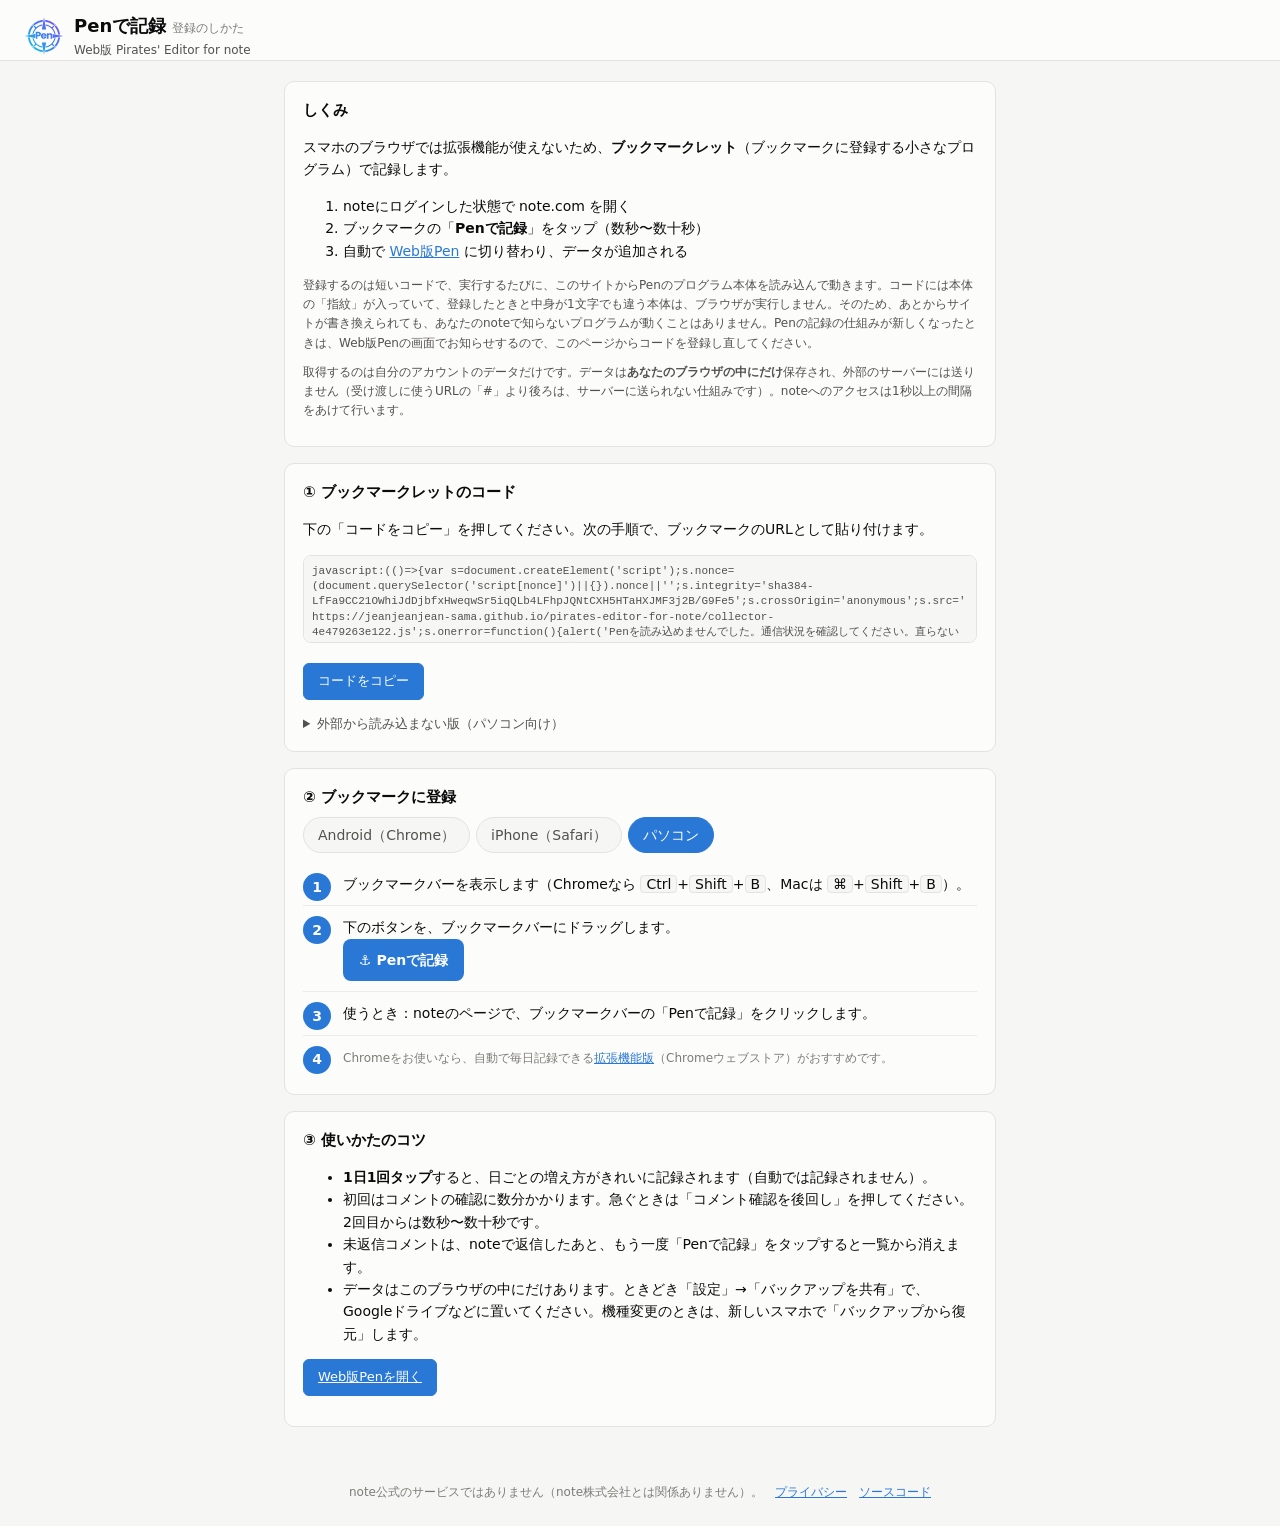
==== commit e496fd1d: "v0.7.1" ====
--- a/docs/install.html
+++ b/docs/install.html
@@ -81,7 +81,7 @@
       <li>ブックマークバーを表示します（Chromeなら <kbd>Ctrl</kbd>+<kbd>Shift</kbd>+<kbd>B</kbd>、Macは <kbd>⌘</kbd>+<kbd>Shift</kbd>+<kbd>B</kbd>）。</li>
       <li>下のボタンを、ブックマークバーにドラッグします。<br><a class="drag" id="drag" href="#">⚓ Penで記録</a></li>
       <li>使うとき：noteのページで、ブックマークバーの「Penで記録」をクリックします。</li>
-      <li><span class="meta">Chromeをお使いなら、自動で毎日記録できる<a href="https://github.com/jeanjeanjean-sama/pirates-editor-for-note/releases">拡張機能版</a>がおすすめです。</span></li>
+      <li><span class="meta">Chromeをお使いなら、自動で毎日記録できる<a href="https://chromewebstore.google.com/detail/oknmpkaeflacodfgeiigipboaiojpmne">拡張機能版</a>（Chromeウェブストア）がおすすめです。</span></li>
     </ol>
   </div>
 
@@ -98,9 +98,9 @@
 </main>
 <footer class="foot">note公式のサービスではありません（note株式会社とは関係ありません）。　<a href="privacy.html">プライバシー</a>　<a href="https://github.com/jeanjeanjean-sama/pirates-editor-for-note">ソースコード</a></footer>
 <script>
-  const CODE = "javascript:(()=>{var s=document.createElement('script');s.nonce=(document.querySelector('script[nonce]')||{}).nonce||'';s.integrity='sha384-W7HHkFdFnq1NdYUV4QFzpDjS79vmHBQlbqDB2wuwFC9FesGN6ABn8LfDP5Axdp2b';s.crossOrigin='anonymous';s.src='https://jeanjeanjean-sama.github.io/pirates-editor-for-note/collector-fa21973b3c83.js';s.onerror=function(){alert('Penを読み込めませんでした。通信状況を確認してください。直らないときは、登録のしかたのページからコードを登録し直してください。')};document.body.appendChild(s)})();";
+  const CODE = "javascript:(()=>{var s=document.createElement('script');s.nonce=(document.querySelector('script[nonce]')||{}).nonce||'';s.integrity='sha384-LfFa9CC21OWhiJdDjbfxHweqwSr5iqQLb4LFhpJQNtCXH5HTaHXJMF3j2B/G9Fe5';s.crossOrigin='anonymous';s.src='https://jeanjeanjean-sama.github.io/pirates-editor-for-note/collector-4e479263e122.js';s.onerror=function(){alert('Penを読み込めませんでした。通信状況を確認してください。直らないときは、登録のしかたのページからコードを登録し直してください。')};document.body.appendChild(s)})();";
   document.getElementById('code').value = CODE;
-  document.getElementById('codeFull').value = "javascript:(async()=>{var e=(()=>{const e=\"jeanjeanjean\",t=/note\\.com\\/jeanjeanjean\\/n\\/n[0-9a-z]+/i,n=864e5;function o(e){return{v:1,urlname:e,checkedAt:0,following:!1,total:0,likedKeys:[],commentedKeys:[],quotedKeys:[],scannedKeys:[]}}const a=(e,t)=>t||!e.checkedAt||Date.now()-e.checkedAt>(e.following?7*n:n);return{CAPTAIN:e,QUOTE_RE:t,check:async function(n){const{getJson:s,me:r}=n,i=function(e,t){return e&&e.urlname===t.urlname?{...o(t.urlname),...e}:o(t.urlname)}(n.prev,r),c=e=>{try{n.onProgress&&n.onProgress(e)}catch(e){}};if(r.urlname===e)return{...i,captain:!0,following:!0,checkedAt:Date.now()};if(a(i,n.force)){c(\"ジァン=サマーとの縁を確認中…\");const t=await s(`/api/v2/creators/${e}`);if(i.following=!!(t&&t.data&&t.data.isFollowing),i.following){const t=[];for(let n=1;n<=30;n++){const o=await s(`/api/v2/creators/${e}/contents?kind=note&page=${n}`),a=o&&o.data||{};for(const e of a.contents||[])e&&e.key&&t.push({key:e.key,liked:!!e.isLiked,comments:e.commentCount||0});if(a.isLastPage||!(a.contents||[]).length)break}i.total=t.length,i.likedKeys=t.filter(e=>e.liked).map(e=>e.key);const n=new Set(i.commentedKeys.filter(e=>t.some(t=>t.key===e))),o=t.filter(e=>e.comments>0&&!n.has(e.key)).slice(0,60);for(let e=0;e<o.length;e++){c(`ジァン=サマーの記事のコメントを確認中… ${e+1} / ${o.length}`);try{let t=1;for(;t&&t<=3;){const a=await s(`/api/v3/notes/${o[e].key}/note_comments?page=${t}`);if((a.data||[]).some(e=>e&&e.user&&e.user.urlname===r.urlname)){n.add(o[e].key);break}t=a.next_page||null}}catch(e){}}i.commentedKeys=[...n]}i.checkedAt=Date.now()}if(i.following&&Array.isArray(n.ownKeys)){const e=new Set([...i.scannedKeys,...n.skipKeys||[]]),o=n.ownKeys.filter(t=>t&&!e.has(t)).slice(0,n.maxScan||15),a=new Set(i.quotedKeys);for(let e=0;e<o.length;e++){c(`自分の記事の引用を確認中… ${e+1} / ${o.length}`);try{const r=await s(`/api/v3/notes/${o[e]}`),c=r&&r.data||{};t.test(c.body||\"\")&&a.add(o[e]),i.scannedKeys.push(o[e]),n.onBody&&await n.onBody(o[e],c)}catch(t){/404/.test(String(t&&t.message))&&i.scannedKeys.push(o[e])}}i.quotedKeys=[...a],i.scannedKeys=i.scannedKeys.slice(-3e3)}return i},isDue:a}})();const t=(()=>{const e=e=>String(e||\"\").trim().toLowerCase();function t(t,n,o){const a=e(o),s=[t,...n||[]].filter(Boolean),r=t=>e(t&&t.user&&t.user.urlname),i=s.some(e=>r(e)===a),c=s.reduce((e,t)=>!e||String(t.created_at||\"\")>=String(e.created_at||\"\")?t:e,null),l=r(c);return{mine:i,lastBy:l,lastByName:c&&c.user&&(c.user.nickname||c.user.urlname)||\"\",lastAt:c&&c.created_at||\"\",lastKey:c&&c.key||\"\",needs:i&&!!l&&l!==a}}async function n(e,t,n,o=20){const a=[];for(let s=1;s&&s<=o;){const o=await e(`/api/v3/notes/${t}/note_comments?per_page=10&page=${s}&parent_key=${encodeURIComponent(n)}&order=oldest`);a.push(...o&&o.data||[]),s=o&&o.next_page||null}return a}const o=e=>e&&e.rootKey?`thr:${e.rootKey}@${e.lastAt||\"\"}`:`thr:${e&&e.id}`,a=(e,t={})=>!(!e||e.rootKey&&!e.needs||t[o(e)]),s=e=>!!e&&!1===e.own,r=(e,t={})=>!s(e)||!1!==(t&&t.badgeMineReplies);return{judge:t,fetchReplies:n,check:async function({getJson:o,note:a,roots:s,me:r,prev:i={},force:c=!1,own:l=!0,find:d=[],maxFind:u=10}){const m=e(r),f=[],y=new Set((d||[]).filter(Boolean)),p=new Set,h=new Set,k=(e,n)=>{h.add(e.key),p.add(e.key);for(const e of n)e&&e.key&&p.add(e.key);const o=t(e,n,m);o.mine&&f.push({id:e.key,rootKey:e.key,noteKey:a.key,title:a.title||\"\",url:a.url?`${a.url.replace(/[?#].*$/,\"\")}?c=${encodeURIComponent(e.key)}`:\"\",own:l,replyCount:e.reply_count,needs:o.needs,lastBy:o.lastBy,lastByName:o.lastByName,lastAt:o.lastAt,lastKey:o.lastKey,by:o.lastByName,at:o.lastAt,judgedAt:Date.now()})};for(const t of s||[]){if(!t||!t.key||!(t.reply_count>0)||t.is_blocked)continue;const s=e(t.user&&t.user.urlname)===m;if(l?!s&&!t.is_creator_replied:!s&&!i[t.key])continue;const r=i[t.key];!c&&r&&r.judgedAt&&r.replyCount===t.reply_count?(f.push(r),p.add(t.key),r.lastKey&&p.add(r.lastKey),h.add(t.key)):k(t,await n(o,a.key,t.key))}let w=[...y].filter(e=>!p.has(e));for(const e of s||[]){if(!w.length||u<=0)break;if(!e||!e.key||h.has(e.key)||!(e.reply_count>0)||e.is_blocked)continue;u--;const t=await n(o,a.key,e.key),s=new Set(t.map(e=>e&&e.key));w.some(e=>s.has(e))?k(e,t):h.add(e.key),w=w.filter(e=>!s.has(e))}return f},dismissKey:o,shows:a,isMineOnOther:s,inBadge:r,badgeCount:(e,t={},n={})=>Object.values(e||{}).filter(e=>a(e,t)&&r(e,n)).length}})(),n=(document.currentScript&&document.currentScript.src||\"\").match(/collector-([0-9a-f]+)\\.js/)?.[1]||\"\",o=\"pen.web.v1\",a=e=>new Promise(t=>setTimeout(t,e)),s=e=>(String(e).match(/\\/n\\/(n[0-9a-z]+)/i)||[])[1]||\"\",r=e=>(String(e).match(/note\\.com\\/([^/?#]+)\\/n\\//)||String(e).match(/^\\/([^/?#]+)\\/n\\//)||[])[1]||\"\",i=\"pen-web-collector\";let c=0;async function l(e){const t=c+1e3-Date.now();t>0&&await a(t);try{return await e()}finally{c=Date.now()}}async function d(e){for(let t=1;t<=3;t++){const n=await l(()=>fetch(e,{credentials:\"include\",headers:{Accept:\"application/json\"}}));if(n.ok)return n.json();if([401,403,404].includes(n.status)||3===t)throw new Error(`HTTP ${n.status}`);await a(2e3*t)}}const u=()=>{const e=document.cookie.match(/(?:^|;\\s*)note_gql_auth_token=([^;]+)/);return e?decodeURIComponent(e[1]):null};async function m(e,t){const n=u();if(!n)throw new Error(\"NOT_LOGGED_IN\");let o=\"\";for(let s=1;s<=4;s++){const r=await l(()=>fetch(\"https://graphql.note.com/graphql\",{method:\"POST\",headers:{\"content-type\":\"application/json\",accept:\"application/json\",authorization:`Bearer ${n}`},body:JSON.stringify({query:e,variables:t})})),i=await r.json().catch(()=>null);if(r.ok&&i&&i.data)return i.data;if(401===r.status||403===r.status)throw new Error(\"NOT_LOGGED_IN\");o=`HTTP ${r.status}`,s<4&&await a(2e3*2**(s-1))}throw new Error(`数値の取得に失敗しました（${o}）`)}async function f(e){const t=e,n=[];let o=null,a=null;for(let e=0;e<50;e++){const e={unit:\"ALL\",date:`${t}T00:00:00.000Z`,order:\"PUBLISHED_DATE_DESC\",first:100};o&&(e.after=o);const r=await m(\"query PenWebList($unit: DashboardPeriodUnit!, $date: Datetime!, $order: DashboardNoteListOrder, $first: Int!, $after: String) {\\n  dashboardNoteListConnection(unit: $unit, date: $date, order: $order, first: $first, after: $after) {\\n    pageInfo { hasNextPage endCursor }\\n    edges { node { note { title status publishedAt link { absoluteUrl } } metrics { pageViewCount impressionCount likeCount commentCount salesAmount } } }\\n  }\\n  dashboardStatLastUpdatedTimes { id noteStatLastUpdatedAt }\\n}\",e),i=r.dashboardNoteListConnection;a=a||r.dashboardStatLastUpdatedTimes&&r.dashboardStatLastUpdatedTimes.noteStatLastUpdatedAt||null;for(const e of i.edges||[]){const t=e.node||{},o=t.note||{},a=t.metrics||{},r=o.link&&o.link.absoluteUrl||\"\";n.push({key:s(r),title:o.title||\"\",url:r,status:o.status||\"\",publishedAt:o.publishedAt||\"\",imp:a.impressionCount||0,pv:a.pageViewCount||0,like:a.likeCount||0,comment:a.commentCount||0,sales:a.salesAmount||0})}if(!i.pageInfo||!i.pageInfo.hasNextPage)break;o=i.pageInfo.endCursor}return{items:n,statUpdatedAt:a}}function y(e){if(!e)return\"\";if(\"string\"==typeof e)return e;if(\"text\"===e.type)return e.value||\"\";const t=(e.children||[]).map(y).join(\"\");return\"p\"===e.tag_name||\"br\"===e.tag_name?t+\"\\n\":t}const p=e=>y(e.comment).replace(/\\s+/g,\" \").trim().slice(0,120);async function h(e){const t=[];for(let n=1;n&&n<=10;){const o=await d(`/api/v3/notes/${e}/note_comments?page=${n}`);t.push(...o.data||[]),n=o.next_page||null}return t}function k(e,t,n){return{noteKey:e.key,title:e.title,url:e.url,checkedCommentCount:e.comment,checkedAt:Date.now(),pending:t.filter(e=>e.user&&e.user.urlname!==n.urlname&&!1===e.is_creator_replied&&!e.is_blocked).map(e=>({commentKey:e.key,by:e.user.nickname||e.user.urlname,byUrlname:e.user.urlname,createdAt:e.created_at,likeCount:e.like_count||0,creatorLiked:!!e.is_creator_liked,excerpt:p(e)}))}}await async function(){const c=function(){const e=document.getElementById(i);e&&e.remove();const t=document.createElement(\"div\");t.id=i,t.style.cssText=\"position:fixed;left:12px;right:12px;bottom:12px;z-index:2147483647;max-width:420px;margin:0 auto;background:#1e56a0;color:#fff;font:14px/1.6 system-ui,sans-serif;padding:14px 16px;border-radius:12px;box-shadow:0 6px 24px rgba(0,0,0,.35);\",t.innerHTML='<div style=\"font-weight:700;margin-bottom:4px\">🧭 Penで記録</div><div data-t style=\"white-space:pre-wrap\"></div><div data-b style=\"display:flex;gap:8px;justify-content:flex-end;margin-top:10px\"></div>',document.body.appendChild(t);const n=t.querySelector(\"[data-t]\"),o=t.querySelector(\"[data-b]\");return{set:e=>{n.textContent=e},buttons:e=>{o.innerHTML=\"\",e.forEach(([e,t])=>((e,t)=>{const n=document.createElement(\"button\");return n.textContent=e,n.style.cssText=\"border:0;border-radius:8px;padding:8px 12px;font:inherit;background:#fff;color:#1e56a0;cursor:pointer\",n.onclick=t,o.appendChild(n),n})(e,t))},close:()=>t.remove(),state:{skipComments:!1,cancelled:!1}}}();if(\"note.com\"!==location.hostname)return c.set(\"note.com のページで実行してください。\"),void c.buttons([[\"閉じる\",c.close]]);c.buttons([[\"中止\",()=>{c.state.cancelled=!0,c.close()}]]);try{c.set(\"noteの準備を待っています…\");for(let e=0;e<20&&!u();e++)await a(1e3);if(!u())throw new Error(\"noteにログインしてから実行してください（ログイン済みなら、noteのトップページを開き直してからもう一度）。\");let i={};try{i=JSON.parse(localStorage.getItem(o)||\"{}\")}catch(e){i={}}i.checked=i.checked||{},c.set(\"自分の情報を確認中…\");const l=(await d(\"/api/v2/current_user\")).data;if(!l||!l.urlname)throw new Error(\"noteにログインしてから実行してください。\");const m={urlname:l.urlname,nickname:l.nickname||l.urlname,followerCount:l.follower_count??null},y=String(i.account||i.urlname||\"\").toLowerCase();if(y&&y!==String(m.urlname).toLowerCase()){if(c.set(`別のアカウント（@${m.urlname}）でログインしています。\\nこのブラウザで前に記録したのは @${y} です。記録が混ざらないように、何も記録しませんでした。\\n\\n（Web版Penの「記録するアカウント」が @${m.urlname} のときだけ、右のボタンを押してください。違うときは、押してもWeb版Penの側で取り込みを止めます）`),!await new Promise(e=>c.buttons([[\"閉じる\",()=>{c.close(),e(!1)}],[`@${m.urlname} で記録する`,()=>e(!0)]])))return;i={checked:{}},c.buttons([[\"中止\",()=>{c.state.cancelled=!0,c.close()}]])}i.account=String(m.urlname).toLowerCase(),i.urlname=m.urlname,c.set(\"記事の数値を取得中…\");const p=await async function(e){const t=new Date(Date.now()+324e5).toISOString().slice(0,10),{items:n,statUpdatedAt:o}=await f(t),a=e=>n.reduce((t,n)=>t+n[e],0);return{date:t,capturedAt:(new Date).toISOString(),statUpdatedAt:o,followerCount:e.followerCount??null,totals:{imp:a(\"imp\"),pv:a(\"pv\"),like:a(\"like\"),comment:a(\"comment\"),sales:a(\"sales\"),articles:n.length},items:n}}(m);if(!p.items.length)throw new Error(\"記事一覧が空で返ってきました。noteのページを読み込み直してから、もう一度「Penで記録」を押してください（ログインの印が古くなっている可能性があります）。\");if(c.state.cancelled)return;const w=[],g=e=>{const t=new Date(e).getTime();return Number.isNaN(t)?\"\":new Date(t+324e5).toISOString().slice(0,10)},b=(e,t)=>{const n=new Date(`${e}T00:00:00Z`);return n.setUTCDate(n.getUTCDate()+t),n.toISOString().slice(0,10)};i.recDays=[...new Set([...i.recDays||[],p.date])].sort().slice(-90),i.finalSent=i.finalSent||[];let S=i.recDays.filter(e=>e<p.date);if(!i.finalInit){for(let e=1;e<=14;e++)S.push(b(p.date,-e));i.finalInit=!0}const _=b(p.date,-28);S=[...new Set(S)].filter(e=>e>=_&&!i.finalSent.includes(e)).sort().reverse().slice(0,10);const A=new Set(p.items.map(e=>e.key));for(const e of S){if(c.state.cancelled)return;if(g(p.statUpdatedAt)>e){c.set(`前の日の記録を確定中… ${e}`);try{const t=await f(e);if(!t.items.length)continue;if(t.items.some(t=>t.publishedAt&&g(t.publishedAt)>e)){i.finalSent.push(e);continue}w.push({date:e,statUpdatedAt:t.statUpdatedAt,cols:[\"key\",\"imp\",\"pv\",\"like\",\"comment\",\"sales\"],rows:t.items.map(e=>[e.key,e.imp,e.pv,e.like,e.comment,e.sales]),arts:t.items.filter(e=>!A.has(e.key)).map(e=>({key:e.key,title:e.title,url:e.url,status:e.status,publishedAt:e.publishedAt}))}),i.finalSent.push(e)}catch(e){}}}i.finalSent=i.finalSent.sort().slice(-200);const v=new Set(i.pendingKeys||[]),K=p.items.filter(e=>e.key&&e.comment>0&&(i.checked[e.key]!==e.comment||v.has(e.key))),$=[];i.threads=i.threads||{};const C=[],x=async(e,n)=>{const o={};for(const t of Object.values(i.threads))t.noteKey===e.key&&(o[t.rootKey]=t);const a=await t.check({getJson:d,note:e,roots:n,me:m.urlname,prev:o,own:!0});for(const t of Object.keys(i.threads))i.threads[t].noteKey===e.key&&delete i.threads[t];for(const e of a)i.threads[e.rootKey]=e;C.push({noteKey:e.key,items:a})};c.buttons([[\"コメント確認を後回し\",()=>{c.state.skipComments=!0}],[\"中止\",()=>{c.state.cancelled=!0,c.close()}]]);for(let e=0;e<K.length;e++){if(c.state.cancelled)return;if(c.state.skipComments)break;c.set(`コメントを確認中… ${e+1} / ${K.length}記事\\n（初回は時間がかかります。2回目からは数秒です）`);try{const t=await h(K[e].key),n=k(K[e],t,m);$.push(n),await x(K[e],t),i.checked[n.noteKey]=n.checkedCommentCount}catch(e){}}const D=new Set([...v].filter(e=>!$.some(t=>t.noteKey===e)));$.filter(e=>e.pending.length).forEach(e=>D.add(e.noteKey)),i.pendingKeys=[...D],c.buttons([[\"中止\",()=>{c.state.cancelled=!0,c.close()}]]),c.set(\"通知を確認中…\");const j=await async function(e,t){const n=3!==t.noticeScanVersion?\"\":t.lastNoticeSeenAt||\"\";let o=t.lastNoticeSeenAt||\"\";const a=new Map,i=new Map,c=new Map;for(let t=1;t<=25;t++){const l=await d(`/api/v3/notices?page=${t}`);let u=!1;for(const t of l.data||[]){if(t.noticed_at&&t.noticed_at>o&&(o=t.noticed_at),n&&t.noticed_at&&t.noticed_at<=n){u=!0;continue}if(\"note_comment\"!==t.kind&&\"note_comment_reply\"!==t.kind&&\"note_comment_like\"!==t.kind)continue;const l=t.all_area_url||t.featured_area_url||\"\",d=s(l),m=r(l);if(!d||!m)continue;const f=new URL(l,location.origin),y=f.searchParams.get(\"c\"),p=f.origin+f.pathname,h=(t.action_users||[]).map(e=>e.name).filter(Boolean).join(\"、\");if(m===e.urlname){\"note_comment_like\"!==t.kind&&i.set(d,{key:d,title:t.note_name||\"\",url:p});continue}if(\"note_comment\"===t.kind)continue;if(\"note_comment_reply\"===t.kind){const e=c.get(d)||{key:d,title:t.note_name||\"\",url:p,find:[]};y&&!e.find.includes(y)&&e.find.push(y),c.set(d,e)}const k=a.get(d)||{id:d,noteKey:d,noteTitle:t.note_name||\"\",noteUrl:p,author:m,source:\"notice\",firstSeenAt:(new Date).toISOString(),activity:[],lastActivityAt:null};k.activity.push({kind:\"note_comment_reply\"===t.kind?\"reply\":\"like\",by:h,at:t.noticed_at,link:y?`${p}?c=${encodeURIComponent(y)}`:p}),(!k.lastActivityAt||t.noticed_at>k.lastActivityAt)&&(k.lastActivityAt=t.noticed_at),a.set(d,k)}if(u||!l.next_page)break}return t.lastNoticeSeenAt=o||`${new Date(Date.now()+324e5).toISOString().slice(0,19)}+09:00`,t.noticeScanVersion=3,{myComments:[...a.values()],threadNotes:i,otherNotes:c}}(m,i);if(c.state.cancelled)return;const N=new Set(C.map(e=>e.noteKey));for(const e of j.threadNotes.values())if(!N.has(e.key)&&!c.state.cancelled){c.set(\"返信のやり取りを確認中…\");try{const t=p.items.find(t=>t.key===e.key)||e,n=await h(e.key);$.push(k({...t,comment:t.comment??-1},n,m)),await x(t,n)}catch(e){}}const O=new Map(j.otherNotes);for(const e of Object.values(i.threads))e&&!1===e.own&&e.needs&&!O.has(e.noteKey)&&O.size<40&&O.set(e.noteKey,{key:e.noteKey,title:e.title||\"\",url:String(e.url||\"\").replace(/[?#].*$/,\"\"),find:[],onlyPrev:!0});let U=0;for(const e of O.values()){if(c.state.cancelled||U>=30)break;c.set(\"自分のコメントへの返信を確認中…\");try{const n=await h(e.key),o={};for(const t of Object.values(i.threads))t.noteKey===e.key&&(o[t.rootKey]=t);const a=await t.check({getJson:d,note:e,roots:e.onlyPrev?n.filter(e=>o[e.key]):n,me:m.urlname,prev:o,own:!1,find:e.find});for(const t of Object.keys(i.threads))i.threads[t].noteKey===e.key&&delete i.threads[t];for(const e of a)i.threads[e.rootKey]=e;C.push({noteKey:e.key,items:a}),U++}catch(e){}}i.threads=Object.fromEntries(Object.entries(i.threads).sort((e,t)=>String(t[1].at||\"\").localeCompare(String(e[1].at||\"\"))).slice(0,300));let T=i.perk||null;try{T=await e.check({getJson:d,me:m,prev:i.perk,force:!(i.perk&&i.perk.following),ownKeys:p.items.map(e=>e.key),onProgress:e=>c.set(e)}),i.perk=T}catch(e){}if(c.state.cancelled)return;c.set(\"Penに渡しています…\");const I={app:\"pen-web\",v:1,cid:n,me:m,snapshot:p,unreplied:$,myComments:j.myComments,threads:C,lookAt:Date.now(),finals:w,perk:T?{...T,scannedKeys:void 0}:null,logs:c.state.skipComments?[{level:\"info\",message:\"コメント確認の残りは次回に後回しにしました\"}]:[]},L=await async function(e){const t=new Blob([JSON.stringify(e)]).stream().pipeThrough(new CompressionStream(\"gzip\")),n=new Uint8Array(await new Response(t).arrayBuffer());let o=\"\";for(let e=0;e<n.length;e+=32768)o+=String.fromCharCode.apply(null,n.subarray(e,e+32768));return btoa(o).replace(/\\+/g,\"-\").replace(/\\//g,\"_\").replace(/=+$/,\"\")}(I);localStorage.setItem(o,JSON.stringify(i)),location.href=`https://jeanjeanjean-sama.github.io/pirates-editor-for-note/#pen=${L}`}catch(e){c.set(`❌ ${e.message}`),c.buttons([[\"閉じる\",c.close]])}}()})();";
+  document.getElementById('codeFull').value = "javascript:(async()=>{var e=(()=>{const e=\"jeanjeanjean\",t=/note\\.com\\/jeanjeanjean\\/n\\/n[0-9a-z]+/i,n=864e5;function o(e){return{v:1,urlname:e,checkedAt:0,following:!1,total:0,likedKeys:[],commentedKeys:[],quotedKeys:[],scannedKeys:[]}}const a=(e,t)=>t||!e.checkedAt||Date.now()-e.checkedAt>(e.following?7*n:n);return{CAPTAIN:e,QUOTE_RE:t,check:async function(n){const{getJson:s,me:r}=n,i=function(e,t){return e&&e.urlname===t.urlname?{...o(t.urlname),...e}:o(t.urlname)}(n.prev,r),c=e=>{try{n.onProgress&&n.onProgress(e)}catch(e){}};if(r.urlname===e)return{...i,captain:!0,following:!0,checkedAt:Date.now()};if(a(i,n.force)){c(\"ジァン=サマーとの縁を確認中…\");const t=await s(`/api/v2/creators/${e}`);if(i.following=!!(t&&t.data&&t.data.isFollowing),i.following){const t=[];for(let n=1;n<=30;n++){const o=await s(`/api/v2/creators/${e}/contents?kind=note&page=${n}`),a=o&&o.data||{};for(const e of a.contents||[])e&&e.key&&t.push({key:e.key,liked:!!e.isLiked,comments:e.commentCount||0});if(a.isLastPage||!(a.contents||[]).length)break}i.total=t.length,i.likedKeys=t.filter(e=>e.liked).map(e=>e.key);const n=new Set(i.commentedKeys.filter(e=>t.some(t=>t.key===e))),o=t.filter(e=>e.comments>0&&!n.has(e.key)).slice(0,60);for(let e=0;e<o.length;e++){c(`ジァン=サマーの記事のコメントを確認中… ${e+1} / ${o.length}`);try{let t=1;for(;t&&t<=3;){const a=await s(`/api/v3/notes/${o[e].key}/note_comments?page=${t}`);if((a.data||[]).some(e=>e&&e.user&&e.user.urlname===r.urlname)){n.add(o[e].key);break}t=a.next_page||null}}catch(e){}}i.commentedKeys=[...n]}i.checkedAt=Date.now()}if(i.following&&Array.isArray(n.ownKeys)){const e=new Set([...i.scannedKeys,...n.skipKeys||[]]),o=n.ownKeys.filter(t=>t&&!e.has(t)).slice(0,n.maxScan||15),a=new Set(i.quotedKeys);for(let e=0;e<o.length;e++){c(`自分の記事の引用を確認中… ${e+1} / ${o.length}`);try{const r=await s(`/api/v3/notes/${o[e]}`),c=r&&r.data||{};t.test(c.body||\"\")&&a.add(o[e]),i.scannedKeys.push(o[e]),n.onBody&&await n.onBody(o[e],c)}catch(t){/404/.test(String(t&&t.message))&&i.scannedKeys.push(o[e])}}i.quotedKeys=[...a],i.scannedKeys=i.scannedKeys.slice(-3e3)}return i},isDue:a}})();const t=(()=>{const e=e=>String(e||\"\").trim().toLowerCase();function t(t,n,o){const a=e(o),s=[t,...n||[]].filter(Boolean),r=t=>e(t&&t.user&&t.user.urlname),i=s.some(e=>r(e)===a),c=s.reduce((e,t)=>!e||String(t.created_at||\"\")>=String(e.created_at||\"\")?t:e,null),l=r(c);return{mine:i,lastBy:l,lastByName:c&&c.user&&(c.user.nickname||c.user.urlname)||\"\",lastAt:c&&c.created_at||\"\",lastKey:c&&c.key||\"\",needs:i&&!!l&&l!==a}}async function n(e,t,n,o=20){const a=[];for(let s=1;s&&s<=o;){const o=await e(`/api/v3/notes/${t}/note_comments?per_page=10&page=${s}&parent_key=${encodeURIComponent(n)}&order=oldest`);a.push(...o&&o.data||[]),s=o&&o.next_page||null}return a}const o=e=>e&&e.rootKey?`thr:${e.rootKey}@${e.lastAt||\"\"}`:`thr:${e&&e.id}`,a=(e,t={})=>!(!e||e.rootKey&&!e.needs||t[o(e)]),s=e=>!!e&&!1===e.own,r=(e,t={})=>!s(e)||!1!==(t&&t.badgeMineReplies);return{judge:t,fetchReplies:n,check:async function({getJson:o,note:a,roots:s,me:r,prev:i={},force:c=!1,own:l=!0,find:u=[],maxFind:d=10}){const m=e(r),f=[],y=new Set((u||[]).filter(Boolean)),p=new Set,h=new Set,k=(e,n)=>{h.add(e.key),p.add(e.key);for(const e of n)e&&e.key&&p.add(e.key);const o=t(e,n,m);o.mine&&f.push({id:e.key,rootKey:e.key,noteKey:a.key,title:a.title||\"\",url:a.url?`${a.url.replace(/[?#].*$/,\"\")}?c=${encodeURIComponent(e.key)}`:\"\",own:l,replyCount:e.reply_count,needs:o.needs,lastBy:o.lastBy,lastByName:o.lastByName,lastAt:o.lastAt,lastKey:o.lastKey,by:o.lastByName,at:o.lastAt,judgedAt:Date.now()})};for(const t of s||[]){if(!t||!t.key||!(t.reply_count>0)||t.is_blocked)continue;const s=e(t.user&&t.user.urlname)===m;if(l?!s&&!t.is_creator_replied:!s&&!i[t.key])continue;const r=i[t.key];!c&&r&&r.judgedAt&&r.replyCount===t.reply_count?(f.push(r),p.add(t.key),r.lastKey&&p.add(r.lastKey),h.add(t.key)):k(t,await n(o,a.key,t.key))}let w=[...y].filter(e=>!p.has(e));for(const e of s||[]){if(!w.length||d<=0)break;if(!e||!e.key||h.has(e.key)||!(e.reply_count>0)||e.is_blocked)continue;d--;const t=await n(o,a.key,e.key),s=new Set(t.map(e=>e&&e.key));w.some(e=>s.has(e))?k(e,t):h.add(e.key),w=w.filter(e=>!s.has(e))}return f},dismissKey:o,shows:a,isMineOnOther:s,inBadge:r,badgeCount:(e,t={},n={})=>Object.values(e||{}).filter(e=>a(e,t)&&r(e,n)).length}})(),n=(document.currentScript&&document.currentScript.src||\"\").match(/collector-([0-9a-f]+)\\.js/)?.[1]||\"\",o=\"pen.web.v1\",a=e=>new Promise(t=>setTimeout(t,e)),s=e=>(String(e).match(/\\/n\\/(n[0-9a-z]+)/i)||[])[1]||\"\",r=e=>(String(e).match(/note\\.com\\/([^/?#]+)\\/n\\//)||String(e).match(/^\\/([^/?#]+)\\/n\\//)||[])[1]||\"\",i=\"pen-web-collector\";let c=0;async function l(e){const t=c+1e3-Date.now();t>0&&await a(t);try{return await e()}finally{c=Date.now()}}async function u(e){for(let t=1;t<=3;t++){const n=await l(()=>fetch(e,{credentials:\"include\",headers:{Accept:\"application/json\"}}));if(n.ok)return n.json();if([401,403,404].includes(n.status)||3===t)throw new Error(`HTTP ${n.status}`);await a(2e3*t)}}const d=()=>{const e=document.cookie.match(/(?:^|;\\s*)note_gql_auth_token=([^;]+)/);return e?decodeURIComponent(e[1]):null};async function m(e,t){const n=d();if(!n)throw new Error(\"NOT_LOGGED_IN\");let o=\"\";for(let s=1;s<=4;s++){const r=await l(()=>fetch(\"https://graphql.note.com/graphql\",{method:\"POST\",headers:{\"content-type\":\"application/json\",accept:\"application/json\",authorization:`Bearer ${n}`},body:JSON.stringify({query:e,variables:t})})),i=await r.json().catch(()=>null);if(r.ok&&i&&i.data)return i.data;if(401===r.status||403===r.status)throw new Error(\"NOT_LOGGED_IN\");o=`HTTP ${r.status}`,s<4&&await a(2e3*2**(s-1))}throw new Error(`数値の取得に失敗しました（${o}）`)}async function f(e){const t=e,n=[];let o=null,a=null;for(let e=0;e<50;e++){const e={unit:\"CUSTOM\",date:\"2014-04-01T00:00:00.000Z\",endDate:`${t}T00:00:00.000Z`,order:\"PUBLISHED_DATE_DESC\",first:100};o&&(e.after=o);const r=await m(\"query PenWebList($unit: DashboardPeriodUnit!, $date: Datetime!, $endDate: Datetime, $order: DashboardNoteListOrder, $first: Int!, $after: String) {\\n  dashboardNoteListConnection(unit: $unit, date: $date, endDate: $endDate, order: $order, first: $first, after: $after) {\\n    pageInfo { hasNextPage endCursor }\\n    edges { node { note { title status publishedAt link { absoluteUrl } } metrics { pageViewCount impressionCount likeCount commentCount salesAmount } } }\\n  }\\n  dashboardStatLastUpdatedTimes { id noteStatLastUpdatedAt }\\n}\",e),i=r.dashboardNoteListConnection;a=a||r.dashboardStatLastUpdatedTimes&&r.dashboardStatLastUpdatedTimes.noteStatLastUpdatedAt||null;for(const e of i.edges||[]){const t=e.node||{},o=t.note||{},a=t.metrics||{},r=o.link&&o.link.absoluteUrl||\"\";n.push({key:s(r),title:o.title||\"\",url:r,status:o.status||\"\",publishedAt:o.publishedAt||\"\",imp:a.impressionCount||0,pv:a.pageViewCount||0,like:a.likeCount||0,comment:a.commentCount||0,sales:a.salesAmount||0})}if(!i.pageInfo||!i.pageInfo.hasNextPage)break;o=i.pageInfo.endCursor}return{items:n,statUpdatedAt:a}}function y(e){if(!e)return\"\";if(\"string\"==typeof e)return e;if(\"text\"===e.type)return e.value||\"\";const t=(e.children||[]).map(y).join(\"\");return\"p\"===e.tag_name||\"br\"===e.tag_name?t+\"\\n\":t}const p=e=>y(e.comment).replace(/\\s+/g,\" \").trim().slice(0,120);async function h(e){const t=[];for(let n=1;n&&n<=10;){const o=await u(`/api/v3/notes/${e}/note_comments?page=${n}`);t.push(...o.data||[]),n=o.next_page||null}return t}function k(e,t,n){return{noteKey:e.key,title:e.title,url:e.url,checkedCommentCount:e.comment,checkedAt:Date.now(),pending:t.filter(e=>e.user&&e.user.urlname!==n.urlname&&!1===e.is_creator_replied&&!e.is_blocked).map(e=>({commentKey:e.key,by:e.user.nickname||e.user.urlname,byUrlname:e.user.urlname,createdAt:e.created_at,likeCount:e.like_count||0,creatorLiked:!!e.is_creator_liked,excerpt:p(e)}))}}await async function(){const c=function(){const e=document.getElementById(i);e&&e.remove();const t=document.createElement(\"div\");t.id=i,t.style.cssText=\"position:fixed;left:12px;right:12px;bottom:12px;z-index:2147483647;max-width:420px;margin:0 auto;background:#1e56a0;color:#fff;font:14px/1.6 system-ui,sans-serif;padding:14px 16px;border-radius:12px;box-shadow:0 6px 24px rgba(0,0,0,.35);\",t.innerHTML='<div style=\"font-weight:700;margin-bottom:4px\">🧭 Penで記録</div><div data-t style=\"white-space:pre-wrap\"></div><div data-b style=\"display:flex;gap:8px;justify-content:flex-end;margin-top:10px\"></div>',document.body.appendChild(t);const n=t.querySelector(\"[data-t]\"),o=t.querySelector(\"[data-b]\");return{set:e=>{n.textContent=e},buttons:e=>{o.innerHTML=\"\",e.forEach(([e,t])=>((e,t)=>{const n=document.createElement(\"button\");return n.textContent=e,n.style.cssText=\"border:0;border-radius:8px;padding:8px 12px;font:inherit;background:#fff;color:#1e56a0;cursor:pointer\",n.onclick=t,o.appendChild(n),n})(e,t))},close:()=>t.remove(),state:{skipComments:!1,cancelled:!1}}}();if(\"note.com\"!==location.hostname)return c.set(\"note.com のページで実行してください。\"),void c.buttons([[\"閉じる\",c.close]]);c.buttons([[\"中止\",()=>{c.state.cancelled=!0,c.close()}]]);try{c.set(\"noteの準備を待っています…\");for(let e=0;e<20&&!d();e++)await a(1e3);if(!d())throw new Error(\"noteにログインしてから実行してください（ログイン済みなら、noteのトップページを開き直してからもう一度）。\");let i={};try{i=JSON.parse(localStorage.getItem(o)||\"{}\")}catch(e){i={}}i.checked=i.checked||{},c.set(\"自分の情報を確認中…\");const l=(await u(\"/api/v2/current_user\")).data;if(!l||!l.urlname)throw new Error(\"noteにログインしてから実行してください。\");const m={urlname:l.urlname,nickname:l.nickname||l.urlname,followerCount:l.follower_count??null},y=String(i.account||i.urlname||\"\").toLowerCase();if(y&&y!==String(m.urlname).toLowerCase()){if(c.set(`別のアカウント（@${m.urlname}）でログインしています。\\nこのブラウザで前に記録したのは @${y} です。記録が混ざらないように、何も記録しませんでした。\\n\\n（Web版Penの「記録するアカウント」が @${m.urlname} のときだけ、右のボタンを押してください。違うときは、押してもWeb版Penの側で取り込みを止めます）`),!await new Promise(e=>c.buttons([[\"閉じる\",()=>{c.close(),e(!1)}],[`@${m.urlname} で記録する`,()=>e(!0)]])))return;i={checked:{}},c.buttons([[\"中止\",()=>{c.state.cancelled=!0,c.close()}]])}i.account=String(m.urlname).toLowerCase(),i.urlname=m.urlname,c.set(\"記事の数値を取得中…\");const p=await async function(e){const t=new Date(Date.now()+324e5).toISOString().slice(0,10),{items:n,statUpdatedAt:o}=await f(t),a=e=>n.reduce((t,n)=>t+n[e],0);return{date:t,capturedAt:(new Date).toISOString(),statUpdatedAt:o,followerCount:e.followerCount??null,totals:{imp:a(\"imp\"),pv:a(\"pv\"),like:a(\"like\"),comment:a(\"comment\"),sales:a(\"sales\"),articles:n.length},items:n,via:\"custom\"}}(m);if(!p.items.length)throw new Error(\"記事一覧が空で返ってきました。noteのページを読み込み直してから、もう一度「Penで記録」を押してください（ログインの印が古くなっている可能性があります）。\");if(c.state.cancelled)return;const w=[],g=e=>{const t=new Date(e).getTime();return Number.isNaN(t)?\"\":new Date(t+324e5).toISOString().slice(0,10)},b=(e,t)=>{const n=new Date(`${e}T00:00:00Z`);return n.setUTCDate(n.getUTCDate()+t),n.toISOString().slice(0,10)};i.recDays=[...new Set([...i.recDays||[],p.date])].sort().slice(-90),i.finalSent=i.finalSent||[];let S=i.recDays.filter(e=>e<p.date);if(!i.finalInit){for(let e=1;e<=14;e++)S.push(b(p.date,-e));i.finalInit=!0}const _=b(p.date,-28);if(S=[...new Set(S)].filter(e=>e>=_&&!i.finalSent.includes(e)).sort().reverse().slice(0,10),!i.customQueue){i.customQueue=[];for(let e=\"2026-10-01\";e<p.date;e=b(e,1))i.customQueue.push(e)}const v=i.customQueue.filter(e=>!S.includes(e)).sort().reverse().slice(0,10);S=[...S,...v];const $=new Set(p.items.map(e=>e.key));for(const e of S){if(c.state.cancelled)return;if(g(p.statUpdatedAt)>e){c.set(`前の日の記録を確定中… ${e}`);try{const t=await f(e);if(!t.items.length)continue;if(t.items.some(t=>t.publishedAt&&g(t.publishedAt)>e)){i.finalSent.push(e),i.customQueue=i.customQueue.filter(t=>t!==e);continue}i.customQueue=i.customQueue.filter(t=>t!==e),w.push({date:e,statUpdatedAt:t.statUpdatedAt,cols:[\"key\",\"imp\",\"pv\",\"like\",\"comment\",\"sales\"],rows:t.items.map(e=>[e.key,e.imp,e.pv,e.like,e.comment,e.sales]),arts:t.items.filter(e=>!$.has(e.key)).map(e=>({key:e.key,title:e.title,url:e.url,status:e.status,publishedAt:e.publishedAt}))}),i.finalSent.push(e)}catch(e){}}}i.finalSent=i.finalSent.sort().slice(-200);const A=new Set(i.pendingKeys||[]),C=p.items.filter(e=>e.key&&e.comment>0&&(i.checked[e.key]!==e.comment||A.has(e.key))),K=[];i.threads=i.threads||{};const x=[],D=async(e,n)=>{const o={};for(const t of Object.values(i.threads))t.noteKey===e.key&&(o[t.rootKey]=t);const a=await t.check({getJson:u,note:e,roots:n,me:m.urlname,prev:o,own:!0});for(const t of Object.keys(i.threads))i.threads[t].noteKey===e.key&&delete i.threads[t];for(const e of a)i.threads[e.rootKey]=e;x.push({noteKey:e.key,items:a})};c.buttons([[\"コメント確認を後回し\",()=>{c.state.skipComments=!0}],[\"中止\",()=>{c.state.cancelled=!0,c.close()}]]);for(let e=0;e<C.length;e++){if(c.state.cancelled)return;if(c.state.skipComments)break;c.set(`コメントを確認中… ${e+1} / ${C.length}記事\\n（初回は時間がかかります。2回目からは数秒です）`);try{const t=await h(C[e].key),n=k(C[e],t,m);K.push(n),await D(C[e],t),i.checked[n.noteKey]=n.checkedCommentCount}catch(e){}}const j=new Set([...A].filter(e=>!K.some(t=>t.noteKey===e)));K.filter(e=>e.pending.length).forEach(e=>j.add(e.noteKey)),i.pendingKeys=[...j],c.buttons([[\"中止\",()=>{c.state.cancelled=!0,c.close()}]]),c.set(\"通知を確認中…\");const N=await async function(e,t){const n=3!==t.noticeScanVersion?\"\":t.lastNoticeSeenAt||\"\";let o=t.lastNoticeSeenAt||\"\";const a=new Map,i=new Map,c=new Map;for(let t=1;t<=25;t++){const l=await u(`/api/v3/notices?page=${t}`);let d=!1;for(const t of l.data||[]){if(t.noticed_at&&t.noticed_at>o&&(o=t.noticed_at),n&&t.noticed_at&&t.noticed_at<=n){d=!0;continue}if(\"note_comment\"!==t.kind&&\"note_comment_reply\"!==t.kind&&\"note_comment_like\"!==t.kind)continue;const l=t.all_area_url||t.featured_area_url||\"\",u=s(l),m=r(l);if(!u||!m)continue;const f=new URL(l,location.origin),y=f.searchParams.get(\"c\"),p=f.origin+f.pathname,h=(t.action_users||[]).map(e=>e.name).filter(Boolean).join(\"、\");if(m===e.urlname){\"note_comment_like\"!==t.kind&&i.set(u,{key:u,title:t.note_name||\"\",url:p});continue}if(\"note_comment\"===t.kind)continue;if(\"note_comment_reply\"===t.kind){const e=c.get(u)||{key:u,title:t.note_name||\"\",url:p,find:[]};y&&!e.find.includes(y)&&e.find.push(y),c.set(u,e)}const k=a.get(u)||{id:u,noteKey:u,noteTitle:t.note_name||\"\",noteUrl:p,author:m,source:\"notice\",firstSeenAt:(new Date).toISOString(),activity:[],lastActivityAt:null};k.activity.push({kind:\"note_comment_reply\"===t.kind?\"reply\":\"like\",by:h,at:t.noticed_at,link:y?`${p}?c=${encodeURIComponent(y)}`:p}),(!k.lastActivityAt||t.noticed_at>k.lastActivityAt)&&(k.lastActivityAt=t.noticed_at),a.set(u,k)}if(d||!l.next_page)break}return t.lastNoticeSeenAt=o||`${new Date(Date.now()+324e5).toISOString().slice(0,19)}+09:00`,t.noticeScanVersion=3,{myComments:[...a.values()],threadNotes:i,otherNotes:c}}(m,i);if(c.state.cancelled)return;const O=new Set(x.map(e=>e.noteKey));for(const e of N.threadNotes.values())if(!O.has(e.key)&&!c.state.cancelled){c.set(\"返信のやり取りを確認中…\");try{const t=p.items.find(t=>t.key===e.key)||e,n=await h(e.key);K.push(k({...t,comment:t.comment??-1},n,m)),await D(t,n)}catch(e){}}const T=new Map(N.otherNotes);for(const e of Object.values(i.threads))e&&!1===e.own&&e.needs&&!T.has(e.noteKey)&&T.size<40&&T.set(e.noteKey,{key:e.noteKey,title:e.title||\"\",url:String(e.url||\"\").replace(/[?#].*$/,\"\"),find:[],onlyPrev:!0});let U=0;for(const e of T.values()){if(c.state.cancelled||U>=30)break;c.set(\"自分のコメントへの返信を確認中…\");try{const n=await h(e.key),o={};for(const t of Object.values(i.threads))t.noteKey===e.key&&(o[t.rootKey]=t);const a=await t.check({getJson:u,note:e,roots:e.onlyPrev?n.filter(e=>o[e.key]):n,me:m.urlname,prev:o,own:!1,find:e.find});for(const t of Object.keys(i.threads))i.threads[t].noteKey===e.key&&delete i.threads[t];for(const e of a)i.threads[e.rootKey]=e;x.push({noteKey:e.key,items:a}),U++}catch(e){}}i.threads=Object.fromEntries(Object.entries(i.threads).sort((e,t)=>String(t[1].at||\"\").localeCompare(String(e[1].at||\"\"))).slice(0,300));let I=i.perk||null;try{I=await e.check({getJson:u,me:m,prev:i.perk,force:!(i.perk&&i.perk.following),ownKeys:p.items.map(e=>e.key),onProgress:e=>c.set(e)}),i.perk=I}catch(e){}if(c.state.cancelled)return;c.set(\"Penに渡しています…\");const P={app:\"pen-web\",v:1,cid:n,via:\"custom\",me:m,snapshot:p,unreplied:K,myComments:N.myComments,threads:x,lookAt:Date.now(),finals:w,perk:I?{...I,scannedKeys:void 0}:null,logs:c.state.skipComments?[{level:\"info\",message:\"コメント確認の残りは次回に後回しにしました\"}]:[]},L=await async function(e){const t=new Blob([JSON.stringify(e)]).stream().pipeThrough(new CompressionStream(\"gzip\")),n=new Uint8Array(await new Response(t).arrayBuffer());let o=\"\";for(let e=0;e<n.length;e+=32768)o+=String.fromCharCode.apply(null,n.subarray(e,e+32768));return btoa(o).replace(/\\+/g,\"-\").replace(/\\//g,\"_\").replace(/=+$/,\"\")}(P);localStorage.setItem(o,JSON.stringify(i)),location.href=`https://jeanjeanjean-sama.github.io/pirates-editor-for-note/#pen=${L}`}catch(e){c.set(`❌ ${e.message}`),c.buttons([[\"閉じる\",c.close]])}}()})();";
   document.getElementById('drag').href = CODE;
   document.getElementById('drag').addEventListener('click', (e) => { e.preventDefault(); alert('このボタンはクリックせず、ブックマークバーにドラッグしてください。'); });
   document.getElementById('copy').addEventListener('click', async () => {
--- a/docs/app/dashboard.css
+++ b/docs/app/dashboard.css
@@ -698,3 +698,9 @@
 /* このツールについて（0.7.0） */
 .about-list { margin: 6px 0 0; padding-left: 1.2em; }
 .about-list li { margin: 3px 0; }
+
+/* v0.7.1 過去の記録を埋める（拡張機能版だけ） */
+#backfillCard .bf-status p { margin: 6px 0; }
+#backfillCard .bf-status .warn { font-size: 13px; }
+#backfillCard .bf-sum { margin: 6px 0 8px; padding-left: 1.2em; font-size: 13px; }
+#backfillCard .bf-sum li { margin: 2px 0; overflow-wrap: anywhere; }
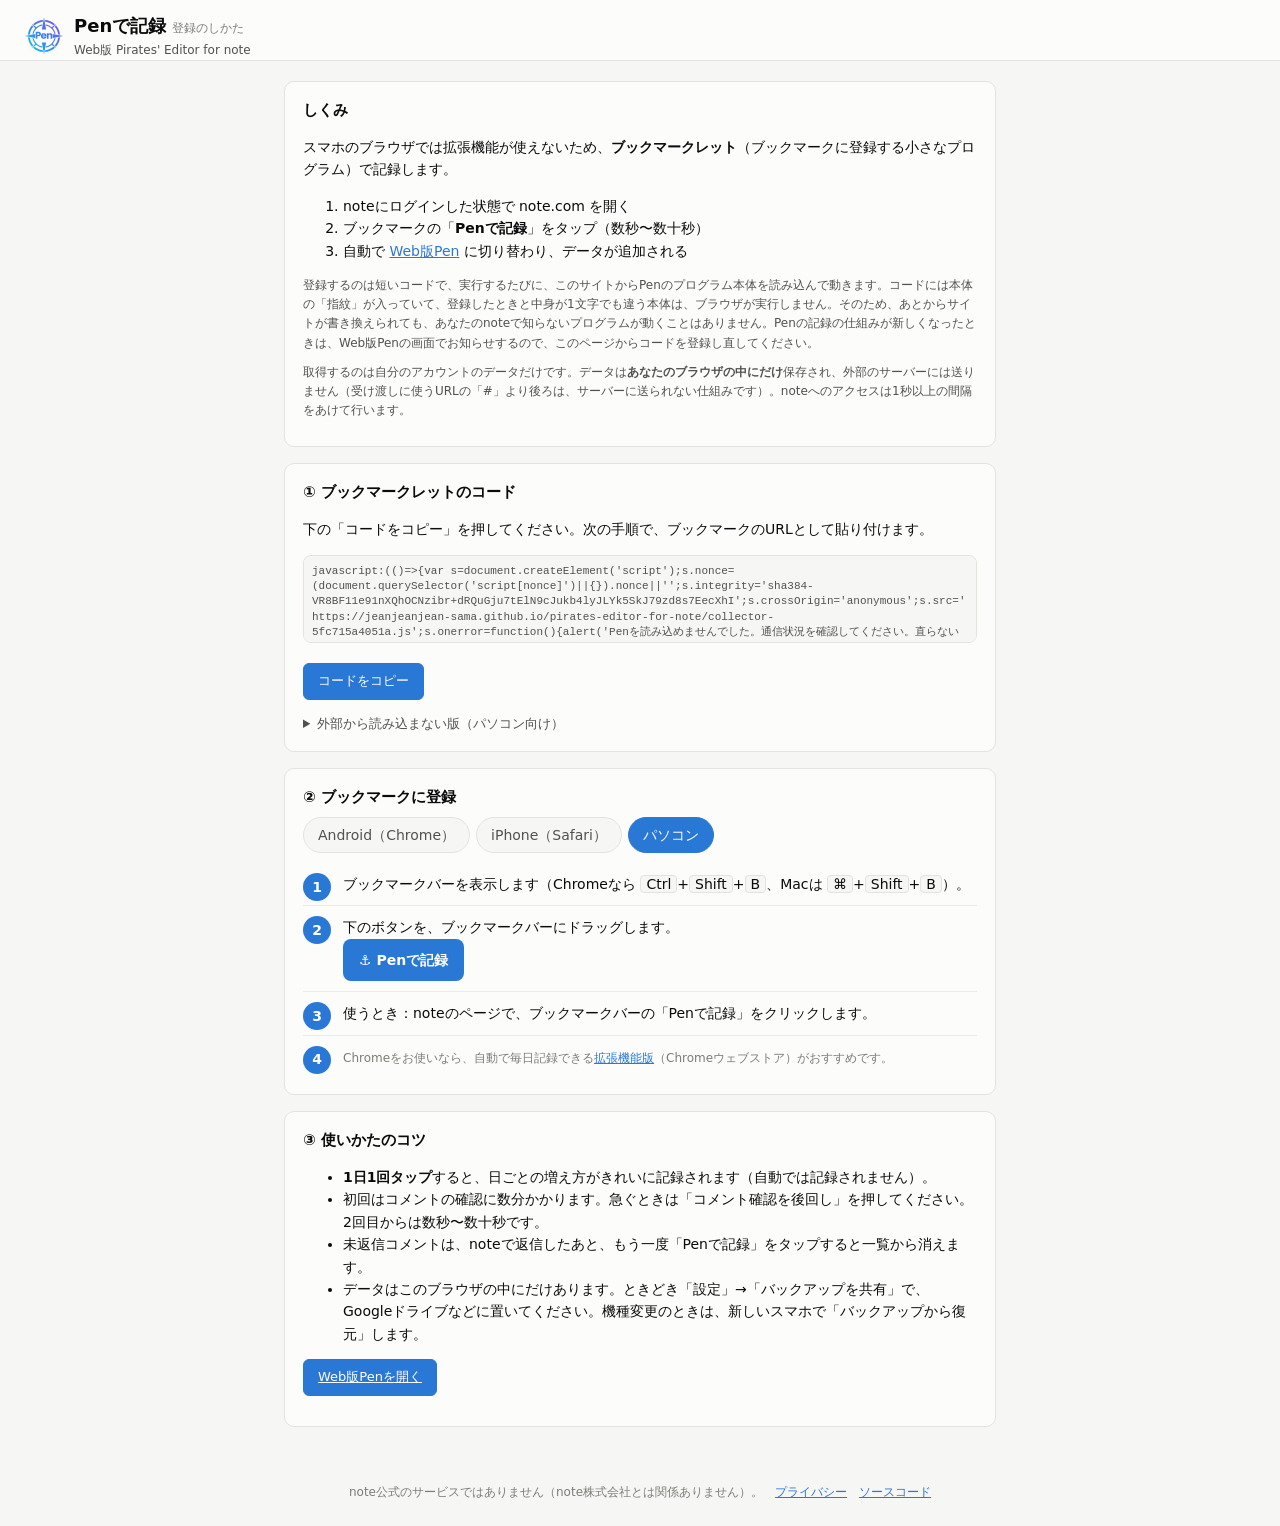
==== commit 25399409: "v0.7.2" ====
--- a/docs/install.html
+++ b/docs/install.html
@@ -98,9 +98,9 @@
 </main>
 <footer class="foot">note公式のサービスではありません（note株式会社とは関係ありません）。　<a href="privacy.html">プライバシー</a>　<a href="https://github.com/jeanjeanjean-sama/pirates-editor-for-note">ソースコード</a></footer>
 <script>
-  const CODE = "javascript:(()=>{var s=document.createElement('script');s.nonce=(document.querySelector('script[nonce]')||{}).nonce||'';s.integrity='sha384-LfFa9CC21OWhiJdDjbfxHweqwSr5iqQLb4LFhpJQNtCXH5HTaHXJMF3j2B/G9Fe5';s.crossOrigin='anonymous';s.src='https://jeanjeanjean-sama.github.io/pirates-editor-for-note/collector-4e479263e122.js';s.onerror=function(){alert('Penを読み込めませんでした。通信状況を確認してください。直らないときは、登録のしかたのページからコードを登録し直してください。')};document.body.appendChild(s)})();";
+  const CODE = "javascript:(()=>{var s=document.createElement('script');s.nonce=(document.querySelector('script[nonce]')||{}).nonce||'';s.integrity='sha384-VR8BF11e91nXQhOCNzibr+dRQuGju7tElN9cJukb4lyJLYk5SkJ79zd8s7EecXhI';s.crossOrigin='anonymous';s.src='https://jeanjeanjean-sama.github.io/pirates-editor-for-note/collector-5fc715a4051a.js';s.onerror=function(){alert('Penを読み込めませんでした。通信状況を確認してください。直らないときは、登録のしかたのページからコードを登録し直してください。')};document.body.appendChild(s)})();";
   document.getElementById('code').value = CODE;
-  document.getElementById('codeFull').value = "javascript:(async()=>{var e=(()=>{const e=\"jeanjeanjean\",t=/note\\.com\\/jeanjeanjean\\/n\\/n[0-9a-z]+/i,n=864e5;function o(e){return{v:1,urlname:e,checkedAt:0,following:!1,total:0,likedKeys:[],commentedKeys:[],quotedKeys:[],scannedKeys:[]}}const a=(e,t)=>t||!e.checkedAt||Date.now()-e.checkedAt>(e.following?7*n:n);return{CAPTAIN:e,QUOTE_RE:t,check:async function(n){const{getJson:s,me:r}=n,i=function(e,t){return e&&e.urlname===t.urlname?{...o(t.urlname),...e}:o(t.urlname)}(n.prev,r),c=e=>{try{n.onProgress&&n.onProgress(e)}catch(e){}};if(r.urlname===e)return{...i,captain:!0,following:!0,checkedAt:Date.now()};if(a(i,n.force)){c(\"ジァン=サマーとの縁を確認中…\");const t=await s(`/api/v2/creators/${e}`);if(i.following=!!(t&&t.data&&t.data.isFollowing),i.following){const t=[];for(let n=1;n<=30;n++){const o=await s(`/api/v2/creators/${e}/contents?kind=note&page=${n}`),a=o&&o.data||{};for(const e of a.contents||[])e&&e.key&&t.push({key:e.key,liked:!!e.isLiked,comments:e.commentCount||0});if(a.isLastPage||!(a.contents||[]).length)break}i.total=t.length,i.likedKeys=t.filter(e=>e.liked).map(e=>e.key);const n=new Set(i.commentedKeys.filter(e=>t.some(t=>t.key===e))),o=t.filter(e=>e.comments>0&&!n.has(e.key)).slice(0,60);for(let e=0;e<o.length;e++){c(`ジァン=サマーの記事のコメントを確認中… ${e+1} / ${o.length}`);try{let t=1;for(;t&&t<=3;){const a=await s(`/api/v3/notes/${o[e].key}/note_comments?page=${t}`);if((a.data||[]).some(e=>e&&e.user&&e.user.urlname===r.urlname)){n.add(o[e].key);break}t=a.next_page||null}}catch(e){}}i.commentedKeys=[...n]}i.checkedAt=Date.now()}if(i.following&&Array.isArray(n.ownKeys)){const e=new Set([...i.scannedKeys,...n.skipKeys||[]]),o=n.ownKeys.filter(t=>t&&!e.has(t)).slice(0,n.maxScan||15),a=new Set(i.quotedKeys);for(let e=0;e<o.length;e++){c(`自分の記事の引用を確認中… ${e+1} / ${o.length}`);try{const r=await s(`/api/v3/notes/${o[e]}`),c=r&&r.data||{};t.test(c.body||\"\")&&a.add(o[e]),i.scannedKeys.push(o[e]),n.onBody&&await n.onBody(o[e],c)}catch(t){/404/.test(String(t&&t.message))&&i.scannedKeys.push(o[e])}}i.quotedKeys=[...a],i.scannedKeys=i.scannedKeys.slice(-3e3)}return i},isDue:a}})();const t=(()=>{const e=e=>String(e||\"\").trim().toLowerCase();function t(t,n,o){const a=e(o),s=[t,...n||[]].filter(Boolean),r=t=>e(t&&t.user&&t.user.urlname),i=s.some(e=>r(e)===a),c=s.reduce((e,t)=>!e||String(t.created_at||\"\")>=String(e.created_at||\"\")?t:e,null),l=r(c);return{mine:i,lastBy:l,lastByName:c&&c.user&&(c.user.nickname||c.user.urlname)||\"\",lastAt:c&&c.created_at||\"\",lastKey:c&&c.key||\"\",needs:i&&!!l&&l!==a}}async function n(e,t,n,o=20){const a=[];for(let s=1;s&&s<=o;){const o=await e(`/api/v3/notes/${t}/note_comments?per_page=10&page=${s}&parent_key=${encodeURIComponent(n)}&order=oldest`);a.push(...o&&o.data||[]),s=o&&o.next_page||null}return a}const o=e=>e&&e.rootKey?`thr:${e.rootKey}@${e.lastAt||\"\"}`:`thr:${e&&e.id}`,a=(e,t={})=>!(!e||e.rootKey&&!e.needs||t[o(e)]),s=e=>!!e&&!1===e.own,r=(e,t={})=>!s(e)||!1!==(t&&t.badgeMineReplies);return{judge:t,fetchReplies:n,check:async function({getJson:o,note:a,roots:s,me:r,prev:i={},force:c=!1,own:l=!0,find:u=[],maxFind:d=10}){const m=e(r),f=[],y=new Set((u||[]).filter(Boolean)),p=new Set,h=new Set,k=(e,n)=>{h.add(e.key),p.add(e.key);for(const e of n)e&&e.key&&p.add(e.key);const o=t(e,n,m);o.mine&&f.push({id:e.key,rootKey:e.key,noteKey:a.key,title:a.title||\"\",url:a.url?`${a.url.replace(/[?#].*$/,\"\")}?c=${encodeURIComponent(e.key)}`:\"\",own:l,replyCount:e.reply_count,needs:o.needs,lastBy:o.lastBy,lastByName:o.lastByName,lastAt:o.lastAt,lastKey:o.lastKey,by:o.lastByName,at:o.lastAt,judgedAt:Date.now()})};for(const t of s||[]){if(!t||!t.key||!(t.reply_count>0)||t.is_blocked)continue;const s=e(t.user&&t.user.urlname)===m;if(l?!s&&!t.is_creator_replied:!s&&!i[t.key])continue;const r=i[t.key];!c&&r&&r.judgedAt&&r.replyCount===t.reply_count?(f.push(r),p.add(t.key),r.lastKey&&p.add(r.lastKey),h.add(t.key)):k(t,await n(o,a.key,t.key))}let w=[...y].filter(e=>!p.has(e));for(const e of s||[]){if(!w.length||d<=0)break;if(!e||!e.key||h.has(e.key)||!(e.reply_count>0)||e.is_blocked)continue;d--;const t=await n(o,a.key,e.key),s=new Set(t.map(e=>e&&e.key));w.some(e=>s.has(e))?k(e,t):h.add(e.key),w=w.filter(e=>!s.has(e))}return f},dismissKey:o,shows:a,isMineOnOther:s,inBadge:r,badgeCount:(e,t={},n={})=>Object.values(e||{}).filter(e=>a(e,t)&&r(e,n)).length}})(),n=(document.currentScript&&document.currentScript.src||\"\").match(/collector-([0-9a-f]+)\\.js/)?.[1]||\"\",o=\"pen.web.v1\",a=e=>new Promise(t=>setTimeout(t,e)),s=e=>(String(e).match(/\\/n\\/(n[0-9a-z]+)/i)||[])[1]||\"\",r=e=>(String(e).match(/note\\.com\\/([^/?#]+)\\/n\\//)||String(e).match(/^\\/([^/?#]+)\\/n\\//)||[])[1]||\"\",i=\"pen-web-collector\";let c=0;async function l(e){const t=c+1e3-Date.now();t>0&&await a(t);try{return await e()}finally{c=Date.now()}}async function u(e){for(let t=1;t<=3;t++){const n=await l(()=>fetch(e,{credentials:\"include\",headers:{Accept:\"application/json\"}}));if(n.ok)return n.json();if([401,403,404].includes(n.status)||3===t)throw new Error(`HTTP ${n.status}`);await a(2e3*t)}}const d=()=>{const e=document.cookie.match(/(?:^|;\\s*)note_gql_auth_token=([^;]+)/);return e?decodeURIComponent(e[1]):null};async function m(e,t){const n=d();if(!n)throw new Error(\"NOT_LOGGED_IN\");let o=\"\";for(let s=1;s<=4;s++){const r=await l(()=>fetch(\"https://graphql.note.com/graphql\",{method:\"POST\",headers:{\"content-type\":\"application/json\",accept:\"application/json\",authorization:`Bearer ${n}`},body:JSON.stringify({query:e,variables:t})})),i=await r.json().catch(()=>null);if(r.ok&&i&&i.data)return i.data;if(401===r.status||403===r.status)throw new Error(\"NOT_LOGGED_IN\");o=`HTTP ${r.status}`,s<4&&await a(2e3*2**(s-1))}throw new Error(`数値の取得に失敗しました（${o}）`)}async function f(e){const t=e,n=[];let o=null,a=null;for(let e=0;e<50;e++){const e={unit:\"CUSTOM\",date:\"2014-04-01T00:00:00.000Z\",endDate:`${t}T00:00:00.000Z`,order:\"PUBLISHED_DATE_DESC\",first:100};o&&(e.after=o);const r=await m(\"query PenWebList($unit: DashboardPeriodUnit!, $date: Datetime!, $endDate: Datetime, $order: DashboardNoteListOrder, $first: Int!, $after: String) {\\n  dashboardNoteListConnection(unit: $unit, date: $date, endDate: $endDate, order: $order, first: $first, after: $after) {\\n    pageInfo { hasNextPage endCursor }\\n    edges { node { note { title status publishedAt link { absoluteUrl } } metrics { pageViewCount impressionCount likeCount commentCount salesAmount } } }\\n  }\\n  dashboardStatLastUpdatedTimes { id noteStatLastUpdatedAt }\\n}\",e),i=r.dashboardNoteListConnection;a=a||r.dashboardStatLastUpdatedTimes&&r.dashboardStatLastUpdatedTimes.noteStatLastUpdatedAt||null;for(const e of i.edges||[]){const t=e.node||{},o=t.note||{},a=t.metrics||{},r=o.link&&o.link.absoluteUrl||\"\";n.push({key:s(r),title:o.title||\"\",url:r,status:o.status||\"\",publishedAt:o.publishedAt||\"\",imp:a.impressionCount||0,pv:a.pageViewCount||0,like:a.likeCount||0,comment:a.commentCount||0,sales:a.salesAmount||0})}if(!i.pageInfo||!i.pageInfo.hasNextPage)break;o=i.pageInfo.endCursor}return{items:n,statUpdatedAt:a}}function y(e){if(!e)return\"\";if(\"string\"==typeof e)return e;if(\"text\"===e.type)return e.value||\"\";const t=(e.children||[]).map(y).join(\"\");return\"p\"===e.tag_name||\"br\"===e.tag_name?t+\"\\n\":t}const p=e=>y(e.comment).replace(/\\s+/g,\" \").trim().slice(0,120);async function h(e){const t=[];for(let n=1;n&&n<=10;){const o=await u(`/api/v3/notes/${e}/note_comments?page=${n}`);t.push(...o.data||[]),n=o.next_page||null}return t}function k(e,t,n){return{noteKey:e.key,title:e.title,url:e.url,checkedCommentCount:e.comment,checkedAt:Date.now(),pending:t.filter(e=>e.user&&e.user.urlname!==n.urlname&&!1===e.is_creator_replied&&!e.is_blocked).map(e=>({commentKey:e.key,by:e.user.nickname||e.user.urlname,byUrlname:e.user.urlname,createdAt:e.created_at,likeCount:e.like_count||0,creatorLiked:!!e.is_creator_liked,excerpt:p(e)}))}}await async function(){const c=function(){const e=document.getElementById(i);e&&e.remove();const t=document.createElement(\"div\");t.id=i,t.style.cssText=\"position:fixed;left:12px;right:12px;bottom:12px;z-index:2147483647;max-width:420px;margin:0 auto;background:#1e56a0;color:#fff;font:14px/1.6 system-ui,sans-serif;padding:14px 16px;border-radius:12px;box-shadow:0 6px 24px rgba(0,0,0,.35);\",t.innerHTML='<div style=\"font-weight:700;margin-bottom:4px\">🧭 Penで記録</div><div data-t style=\"white-space:pre-wrap\"></div><div data-b style=\"display:flex;gap:8px;justify-content:flex-end;margin-top:10px\"></div>',document.body.appendChild(t);const n=t.querySelector(\"[data-t]\"),o=t.querySelector(\"[data-b]\");return{set:e=>{n.textContent=e},buttons:e=>{o.innerHTML=\"\",e.forEach(([e,t])=>((e,t)=>{const n=document.createElement(\"button\");return n.textContent=e,n.style.cssText=\"border:0;border-radius:8px;padding:8px 12px;font:inherit;background:#fff;color:#1e56a0;cursor:pointer\",n.onclick=t,o.appendChild(n),n})(e,t))},close:()=>t.remove(),state:{skipComments:!1,cancelled:!1}}}();if(\"note.com\"!==location.hostname)return c.set(\"note.com のページで実行してください。\"),void c.buttons([[\"閉じる\",c.close]]);c.buttons([[\"中止\",()=>{c.state.cancelled=!0,c.close()}]]);try{c.set(\"noteの準備を待っています…\");for(let e=0;e<20&&!d();e++)await a(1e3);if(!d())throw new Error(\"noteにログインしてから実行してください（ログイン済みなら、noteのトップページを開き直してからもう一度）。\");let i={};try{i=JSON.parse(localStorage.getItem(o)||\"{}\")}catch(e){i={}}i.checked=i.checked||{},c.set(\"自分の情報を確認中…\");const l=(await u(\"/api/v2/current_user\")).data;if(!l||!l.urlname)throw new Error(\"noteにログインしてから実行してください。\");const m={urlname:l.urlname,nickname:l.nickname||l.urlname,followerCount:l.follower_count??null},y=String(i.account||i.urlname||\"\").toLowerCase();if(y&&y!==String(m.urlname).toLowerCase()){if(c.set(`別のアカウント（@${m.urlname}）でログインしています。\\nこのブラウザで前に記録したのは @${y} です。記録が混ざらないように、何も記録しませんでした。\\n\\n（Web版Penの「記録するアカウント」が @${m.urlname} のときだけ、右のボタンを押してください。違うときは、押してもWeb版Penの側で取り込みを止めます）`),!await new Promise(e=>c.buttons([[\"閉じる\",()=>{c.close(),e(!1)}],[`@${m.urlname} で記録する`,()=>e(!0)]])))return;i={checked:{}},c.buttons([[\"中止\",()=>{c.state.cancelled=!0,c.close()}]])}i.account=String(m.urlname).toLowerCase(),i.urlname=m.urlname,c.set(\"記事の数値を取得中…\");const p=await async function(e){const t=new Date(Date.now()+324e5).toISOString().slice(0,10),{items:n,statUpdatedAt:o}=await f(t),a=e=>n.reduce((t,n)=>t+n[e],0);return{date:t,capturedAt:(new Date).toISOString(),statUpdatedAt:o,followerCount:e.followerCount??null,totals:{imp:a(\"imp\"),pv:a(\"pv\"),like:a(\"like\"),comment:a(\"comment\"),sales:a(\"sales\"),articles:n.length},items:n,via:\"custom\"}}(m);if(!p.items.length)throw new Error(\"記事一覧が空で返ってきました。noteのページを読み込み直してから、もう一度「Penで記録」を押してください（ログインの印が古くなっている可能性があります）。\");if(c.state.cancelled)return;const w=[],g=e=>{const t=new Date(e).getTime();return Number.isNaN(t)?\"\":new Date(t+324e5).toISOString().slice(0,10)},b=(e,t)=>{const n=new Date(`${e}T00:00:00Z`);return n.setUTCDate(n.getUTCDate()+t),n.toISOString().slice(0,10)};i.recDays=[...new Set([...i.recDays||[],p.date])].sort().slice(-90),i.finalSent=i.finalSent||[];let S=i.recDays.filter(e=>e<p.date);if(!i.finalInit){for(let e=1;e<=14;e++)S.push(b(p.date,-e));i.finalInit=!0}const _=b(p.date,-28);if(S=[...new Set(S)].filter(e=>e>=_&&!i.finalSent.includes(e)).sort().reverse().slice(0,10),!i.customQueue){i.customQueue=[];for(let e=\"2026-10-01\";e<p.date;e=b(e,1))i.customQueue.push(e)}const v=i.customQueue.filter(e=>!S.includes(e)).sort().reverse().slice(0,10);S=[...S,...v];const $=new Set(p.items.map(e=>e.key));for(const e of S){if(c.state.cancelled)return;if(g(p.statUpdatedAt)>e){c.set(`前の日の記録を確定中… ${e}`);try{const t=await f(e);if(!t.items.length)continue;if(t.items.some(t=>t.publishedAt&&g(t.publishedAt)>e)){i.finalSent.push(e),i.customQueue=i.customQueue.filter(t=>t!==e);continue}i.customQueue=i.customQueue.filter(t=>t!==e),w.push({date:e,statUpdatedAt:t.statUpdatedAt,cols:[\"key\",\"imp\",\"pv\",\"like\",\"comment\",\"sales\"],rows:t.items.map(e=>[e.key,e.imp,e.pv,e.like,e.comment,e.sales]),arts:t.items.filter(e=>!$.has(e.key)).map(e=>({key:e.key,title:e.title,url:e.url,status:e.status,publishedAt:e.publishedAt}))}),i.finalSent.push(e)}catch(e){}}}i.finalSent=i.finalSent.sort().slice(-200);const A=new Set(i.pendingKeys||[]),C=p.items.filter(e=>e.key&&e.comment>0&&(i.checked[e.key]!==e.comment||A.has(e.key))),K=[];i.threads=i.threads||{};const x=[],D=async(e,n)=>{const o={};for(const t of Object.values(i.threads))t.noteKey===e.key&&(o[t.rootKey]=t);const a=await t.check({getJson:u,note:e,roots:n,me:m.urlname,prev:o,own:!0});for(const t of Object.keys(i.threads))i.threads[t].noteKey===e.key&&delete i.threads[t];for(const e of a)i.threads[e.rootKey]=e;x.push({noteKey:e.key,items:a})};c.buttons([[\"コメント確認を後回し\",()=>{c.state.skipComments=!0}],[\"中止\",()=>{c.state.cancelled=!0,c.close()}]]);for(let e=0;e<C.length;e++){if(c.state.cancelled)return;if(c.state.skipComments)break;c.set(`コメントを確認中… ${e+1} / ${C.length}記事\\n（初回は時間がかかります。2回目からは数秒です）`);try{const t=await h(C[e].key),n=k(C[e],t,m);K.push(n),await D(C[e],t),i.checked[n.noteKey]=n.checkedCommentCount}catch(e){}}const j=new Set([...A].filter(e=>!K.some(t=>t.noteKey===e)));K.filter(e=>e.pending.length).forEach(e=>j.add(e.noteKey)),i.pendingKeys=[...j],c.buttons([[\"中止\",()=>{c.state.cancelled=!0,c.close()}]]),c.set(\"通知を確認中…\");const N=await async function(e,t){const n=3!==t.noticeScanVersion?\"\":t.lastNoticeSeenAt||\"\";let o=t.lastNoticeSeenAt||\"\";const a=new Map,i=new Map,c=new Map;for(let t=1;t<=25;t++){const l=await u(`/api/v3/notices?page=${t}`);let d=!1;for(const t of l.data||[]){if(t.noticed_at&&t.noticed_at>o&&(o=t.noticed_at),n&&t.noticed_at&&t.noticed_at<=n){d=!0;continue}if(\"note_comment\"!==t.kind&&\"note_comment_reply\"!==t.kind&&\"note_comment_like\"!==t.kind)continue;const l=t.all_area_url||t.featured_area_url||\"\",u=s(l),m=r(l);if(!u||!m)continue;const f=new URL(l,location.origin),y=f.searchParams.get(\"c\"),p=f.origin+f.pathname,h=(t.action_users||[]).map(e=>e.name).filter(Boolean).join(\"、\");if(m===e.urlname){\"note_comment_like\"!==t.kind&&i.set(u,{key:u,title:t.note_name||\"\",url:p});continue}if(\"note_comment\"===t.kind)continue;if(\"note_comment_reply\"===t.kind){const e=c.get(u)||{key:u,title:t.note_name||\"\",url:p,find:[]};y&&!e.find.includes(y)&&e.find.push(y),c.set(u,e)}const k=a.get(u)||{id:u,noteKey:u,noteTitle:t.note_name||\"\",noteUrl:p,author:m,source:\"notice\",firstSeenAt:(new Date).toISOString(),activity:[],lastActivityAt:null};k.activity.push({kind:\"note_comment_reply\"===t.kind?\"reply\":\"like\",by:h,at:t.noticed_at,link:y?`${p}?c=${encodeURIComponent(y)}`:p}),(!k.lastActivityAt||t.noticed_at>k.lastActivityAt)&&(k.lastActivityAt=t.noticed_at),a.set(u,k)}if(d||!l.next_page)break}return t.lastNoticeSeenAt=o||`${new Date(Date.now()+324e5).toISOString().slice(0,19)}+09:00`,t.noticeScanVersion=3,{myComments:[...a.values()],threadNotes:i,otherNotes:c}}(m,i);if(c.state.cancelled)return;const O=new Set(x.map(e=>e.noteKey));for(const e of N.threadNotes.values())if(!O.has(e.key)&&!c.state.cancelled){c.set(\"返信のやり取りを確認中…\");try{const t=p.items.find(t=>t.key===e.key)||e,n=await h(e.key);K.push(k({...t,comment:t.comment??-1},n,m)),await D(t,n)}catch(e){}}const T=new Map(N.otherNotes);for(const e of Object.values(i.threads))e&&!1===e.own&&e.needs&&!T.has(e.noteKey)&&T.size<40&&T.set(e.noteKey,{key:e.noteKey,title:e.title||\"\",url:String(e.url||\"\").replace(/[?#].*$/,\"\"),find:[],onlyPrev:!0});let U=0;for(const e of T.values()){if(c.state.cancelled||U>=30)break;c.set(\"自分のコメントへの返信を確認中…\");try{const n=await h(e.key),o={};for(const t of Object.values(i.threads))t.noteKey===e.key&&(o[t.rootKey]=t);const a=await t.check({getJson:u,note:e,roots:e.onlyPrev?n.filter(e=>o[e.key]):n,me:m.urlname,prev:o,own:!1,find:e.find});for(const t of Object.keys(i.threads))i.threads[t].noteKey===e.key&&delete i.threads[t];for(const e of a)i.threads[e.rootKey]=e;x.push({noteKey:e.key,items:a}),U++}catch(e){}}i.threads=Object.fromEntries(Object.entries(i.threads).sort((e,t)=>String(t[1].at||\"\").localeCompare(String(e[1].at||\"\"))).slice(0,300));let I=i.perk||null;try{I=await e.check({getJson:u,me:m,prev:i.perk,force:!(i.perk&&i.perk.following),ownKeys:p.items.map(e=>e.key),onProgress:e=>c.set(e)}),i.perk=I}catch(e){}if(c.state.cancelled)return;c.set(\"Penに渡しています…\");const P={app:\"pen-web\",v:1,cid:n,via:\"custom\",me:m,snapshot:p,unreplied:K,myComments:N.myComments,threads:x,lookAt:Date.now(),finals:w,perk:I?{...I,scannedKeys:void 0}:null,logs:c.state.skipComments?[{level:\"info\",message:\"コメント確認の残りは次回に後回しにしました\"}]:[]},L=await async function(e){const t=new Blob([JSON.stringify(e)]).stream().pipeThrough(new CompressionStream(\"gzip\")),n=new Uint8Array(await new Response(t).arrayBuffer());let o=\"\";for(let e=0;e<n.length;e+=32768)o+=String.fromCharCode.apply(null,n.subarray(e,e+32768));return btoa(o).replace(/\\+/g,\"-\").replace(/\\//g,\"_\").replace(/=+$/,\"\")}(P);localStorage.setItem(o,JSON.stringify(i)),location.href=`https://jeanjeanjean-sama.github.io/pirates-editor-for-note/#pen=${L}`}catch(e){c.set(`❌ ${e.message}`),c.buttons([[\"閉じる\",c.close]])}}()})();";
+  document.getElementById('codeFull').value = "javascript:(async()=>{var e=(()=>{const e=\"jeanjeanjean\",t=\"noah_woaks\",n=/note\\.com\\/jeanjeanjean\\/n\\/n[0-9a-z]+/i,o=864e5;function a(e){return{v:1,urlname:e,checkedAt:0,following:!1,total:0,likedKeys:[],commentedKeys:[],quotedKeys:[],scannedKeys:[],demon:!1,demonAt:0}}const s=(e,t)=>t||!e.checkedAt||Date.now()-e.checkedAt>(e.following?7*o:o),r=(e,t)=>t||!e.demonAt||Date.now()-e.demonAt>(e.demon?7*o:o);return{CAPTAIN:e,DEMON_LORD:t,QUOTE_RE:n,check:async function(o){const{getJson:i,me:c}=o,l=function(e,t){return e&&e.urlname===t.urlname?{...a(t.urlname),...e}:a(t.urlname)}(o.prev,c),d=e=>{try{o.onProgress&&o.onProgress(e)}catch(e){}};if(await async function(e,n,o){if(n.me.urlname===t)return e.demon=!0,e.demonLord=!0,void(e.demonAt=Date.now());if(r(e,n.force)){o(\"魔王軍への入隊を確認中…\");try{const o=await n.getJson(`/api/v2/creators/${t}`);e.demon=!!(o&&o.data&&o.data.isFollowing),e.demonAt=Date.now()}catch(e){}}}(l,o,d),c.urlname===e)return{...l,captain:!0,following:!0,checkedAt:Date.now()};if(s(l,o.force)){d(\"ジァン=サマーとの縁を確認中…\");const t=await i(`/api/v2/creators/${e}`);if(l.following=!!(t&&t.data&&t.data.isFollowing),l.following){const t=[];for(let n=1;n<=30;n++){const o=await i(`/api/v2/creators/${e}/contents?kind=note&page=${n}`),a=o&&o.data||{};for(const e of a.contents||[])e&&e.key&&t.push({key:e.key,liked:!!e.isLiked,comments:e.commentCount||0});if(a.isLastPage||!(a.contents||[]).length)break}l.total=t.length,l.likedKeys=t.filter(e=>e.liked).map(e=>e.key);const n=new Set(l.commentedKeys.filter(e=>t.some(t=>t.key===e))),o=t.filter(e=>e.comments>0&&!n.has(e.key)).slice(0,60);for(let e=0;e<o.length;e++){d(`ジァン=サマーの記事のコメントを確認中… ${e+1} / ${o.length}`);try{let t=1;for(;t&&t<=3;){const a=await i(`/api/v3/notes/${o[e].key}/note_comments?page=${t}`);if((a.data||[]).some(e=>e&&e.user&&e.user.urlname===c.urlname)){n.add(o[e].key);break}t=a.next_page||null}}catch(e){}}l.commentedKeys=[...n]}l.checkedAt=Date.now()}if(l.following&&Array.isArray(o.ownKeys)){const e=new Set([...l.scannedKeys,...o.skipKeys||[]]),t=o.ownKeys.filter(t=>t&&!e.has(t)).slice(0,o.maxScan||15),a=new Set(l.quotedKeys);for(let e=0;e<t.length;e++){d(`自分の記事の引用を確認中… ${e+1} / ${t.length}`);try{const s=await i(`/api/v3/notes/${t[e]}`),r=s&&s.data||{};n.test(r.body||\"\")&&a.add(t[e]),l.scannedKeys.push(t[e]),o.onBody&&await o.onBody(t[e],r)}catch(n){/404/.test(String(n&&n.message))&&l.scannedKeys.push(t[e])}}l.quotedKeys=[...a],l.scannedKeys=l.scannedKeys.slice(-3e3)}return l},isDue:s,isDemonDue:r}})();const t=(()=>{const e=e=>String(e||\"\").trim().toLowerCase();function t(t,n,o){const a=e(o),s=[t,...n||[]].filter(Boolean),r=t=>e(t&&t.user&&t.user.urlname),i=s.some(e=>r(e)===a),c=s.reduce((e,t)=>!e||String(t.created_at||\"\")>=String(e.created_at||\"\")?t:e,null),l=r(c);return{mine:i,lastBy:l,lastByName:c&&c.user&&(c.user.nickname||c.user.urlname)||\"\",lastAt:c&&c.created_at||\"\",lastKey:c&&c.key||\"\",needs:i&&!!l&&l!==a}}async function n(e,t,n,o=20){const a=[];for(let s=1;s&&s<=o;){const o=await e(`/api/v3/notes/${t}/note_comments?per_page=10&page=${s}&parent_key=${encodeURIComponent(n)}&order=oldest`);a.push(...o&&o.data||[]),s=o&&o.next_page||null}return a}const o=e=>e&&e.rootKey?`thr:${e.rootKey}@${e.lastAt||\"\"}`:`thr:${e&&e.id}`,a=(e,t={})=>!(!e||e.rootKey&&!e.needs||t[o(e)]),s=e=>!!e&&!1===e.own,r=(e,t={})=>!s(e)||!1!==(t&&t.badgeMineReplies);return{judge:t,fetchReplies:n,check:async function({getJson:o,note:a,roots:s,me:r,prev:i={},force:c=!1,own:l=!0,find:d=[],maxFind:u=10}){const m=e(r),f=[],y=new Set((d||[]).filter(Boolean)),p=new Set,h=new Set,k=(e,n)=>{h.add(e.key),p.add(e.key);for(const e of n)e&&e.key&&p.add(e.key);const o=t(e,n,m);o.mine&&f.push({id:e.key,rootKey:e.key,noteKey:a.key,title:a.title||\"\",url:a.url?`${a.url.replace(/[?#].*$/,\"\")}?c=${encodeURIComponent(e.key)}`:\"\",own:l,replyCount:e.reply_count,needs:o.needs,lastBy:o.lastBy,lastByName:o.lastByName,lastAt:o.lastAt,lastKey:o.lastKey,by:o.lastByName,at:o.lastAt,judgedAt:Date.now()})};for(const t of s||[]){if(!t||!t.key||!(t.reply_count>0)||t.is_blocked)continue;const s=e(t.user&&t.user.urlname)===m;if(l?!s&&!t.is_creator_replied:!s&&!i[t.key])continue;const r=i[t.key];!c&&r&&r.judgedAt&&r.replyCount===t.reply_count?(f.push(r),p.add(t.key),r.lastKey&&p.add(r.lastKey),h.add(t.key)):k(t,await n(o,a.key,t.key))}let w=[...y].filter(e=>!p.has(e));for(const e of s||[]){if(!w.length||u<=0)break;if(!e||!e.key||h.has(e.key)||!(e.reply_count>0)||e.is_blocked)continue;u--;const t=await n(o,a.key,e.key),s=new Set(t.map(e=>e&&e.key));w.some(e=>s.has(e))?k(e,t):h.add(e.key),w=w.filter(e=>!s.has(e))}return f},dismissKey:o,shows:a,isMineOnOther:s,inBadge:r,badgeCount:(e,t={},n={})=>Object.values(e||{}).filter(e=>a(e,t)&&r(e,n)).length}})(),n=(document.currentScript&&document.currentScript.src||\"\").match(/collector-([0-9a-f]+)\\.js/)?.[1]||\"\",o=\"pen.web.v1\",a=e=>new Promise(t=>setTimeout(t,e)),s=e=>(String(e).match(/\\/n\\/(n[0-9a-z]+)/i)||[])[1]||\"\",r=e=>(String(e).match(/note\\.com\\/([^/?#]+)\\/n\\//)||String(e).match(/^\\/([^/?#]+)\\/n\\//)||[])[1]||\"\",i=\"pen-web-collector\";let c=0;async function l(e){const t=c+1e3-Date.now();t>0&&await a(t);try{return await e()}finally{c=Date.now()}}async function d(e){for(let t=1;t<=3;t++){const n=await l(()=>fetch(e,{credentials:\"include\",headers:{Accept:\"application/json\"}}));if(n.ok)return n.json();if([401,403,404].includes(n.status)||3===t)throw new Error(`HTTP ${n.status}`);await a(2e3*t)}}const u=()=>{const e=document.cookie.match(/(?:^|;\\s*)note_gql_auth_token=([^;]+)/);return e?decodeURIComponent(e[1]):null};async function m(e,t){const n=u();if(!n)throw new Error(\"NOT_LOGGED_IN\");let o=\"\";for(let s=1;s<=4;s++){const r=await l(()=>fetch(\"https://graphql.note.com/graphql\",{method:\"POST\",headers:{\"content-type\":\"application/json\",accept:\"application/json\",authorization:`Bearer ${n}`},body:JSON.stringify({query:e,variables:t})})),i=await r.json().catch(()=>null);if(r.ok&&i&&i.data)return i.data;if(401===r.status||403===r.status)throw new Error(\"NOT_LOGGED_IN\");o=`HTTP ${r.status}`,s<4&&await a(2e3*2**(s-1))}throw new Error(`数値の取得に失敗しました（${o}）`)}async function f(e){const t=e,n=[];let o=null,a=null;for(let e=0;e<50;e++){const e={unit:\"CUSTOM\",date:\"2014-04-01T00:00:00.000Z\",endDate:`${t}T00:00:00.000Z`,order:\"PUBLISHED_DATE_DESC\",first:100};o&&(e.after=o);const r=await m(\"query PenWebList($unit: DashboardPeriodUnit!, $date: Datetime!, $endDate: Datetime, $order: DashboardNoteListOrder, $first: Int!, $after: String) {\\n  dashboardNoteListConnection(unit: $unit, date: $date, endDate: $endDate, order: $order, first: $first, after: $after) {\\n    pageInfo { hasNextPage endCursor }\\n    edges { node { note { title status publishedAt link { absoluteUrl } } metrics { pageViewCount impressionCount likeCount commentCount salesAmount } } }\\n  }\\n  dashboardStatLastUpdatedTimes { id noteStatLastUpdatedAt }\\n}\",e),i=r.dashboardNoteListConnection;a=a||r.dashboardStatLastUpdatedTimes&&r.dashboardStatLastUpdatedTimes.noteStatLastUpdatedAt||null;for(const e of i.edges||[]){const t=e.node||{},o=t.note||{},a=t.metrics||{},r=o.link&&o.link.absoluteUrl||\"\";n.push({key:s(r),title:o.title||\"\",url:r,status:o.status||\"\",publishedAt:o.publishedAt||\"\",imp:a.impressionCount||0,pv:a.pageViewCount||0,like:a.likeCount||0,comment:a.commentCount||0,sales:a.salesAmount||0})}if(!i.pageInfo||!i.pageInfo.hasNextPage)break;o=i.pageInfo.endCursor}return{items:n,statUpdatedAt:a}}function y(e){if(!e)return\"\";if(\"string\"==typeof e)return e;if(\"text\"===e.type)return e.value||\"\";const t=(e.children||[]).map(y).join(\"\");return\"p\"===e.tag_name||\"br\"===e.tag_name?t+\"\\n\":t}const p=e=>y(e.comment).replace(/\\s+/g,\" \").trim().slice(0,120);async function h(e){const t=[];for(let n=1;n&&n<=10;){const o=await d(`/api/v3/notes/${e}/note_comments?page=${n}`);t.push(...o.data||[]),n=o.next_page||null}return t}function k(e,t,n){return{noteKey:e.key,title:e.title,url:e.url,checkedCommentCount:e.comment,checkedAt:Date.now(),pending:t.filter(e=>e.user&&e.user.urlname!==n.urlname&&!1===e.is_creator_replied&&!e.is_blocked).map(e=>({commentKey:e.key,by:e.user.nickname||e.user.urlname,byUrlname:e.user.urlname,createdAt:e.created_at,likeCount:e.like_count||0,creatorLiked:!!e.is_creator_liked,excerpt:p(e)}))}}await async function(){const c=function(){const e=document.getElementById(i);e&&e.remove();const t=document.createElement(\"div\");t.id=i,t.style.cssText=\"position:fixed;left:12px;right:12px;bottom:12px;z-index:2147483647;max-width:420px;margin:0 auto;background:#1e56a0;color:#fff;font:14px/1.6 system-ui,sans-serif;padding:14px 16px;border-radius:12px;box-shadow:0 6px 24px rgba(0,0,0,.35);\",t.innerHTML='<div style=\"font-weight:700;margin-bottom:4px\">🧭 Penで記録</div><div data-t style=\"white-space:pre-wrap\"></div><div data-b style=\"display:flex;gap:8px;justify-content:flex-end;margin-top:10px\"></div>',document.body.appendChild(t);const n=t.querySelector(\"[data-t]\"),o=t.querySelector(\"[data-b]\");return{set:e=>{n.textContent=e},buttons:e=>{o.innerHTML=\"\",e.forEach(([e,t])=>((e,t)=>{const n=document.createElement(\"button\");return n.textContent=e,n.style.cssText=\"border:0;border-radius:8px;padding:8px 12px;font:inherit;background:#fff;color:#1e56a0;cursor:pointer\",n.onclick=t,o.appendChild(n),n})(e,t))},close:()=>t.remove(),state:{skipComments:!1,cancelled:!1}}}();if(\"note.com\"!==location.hostname)return c.set(\"note.com のページで実行してください。\"),void c.buttons([[\"閉じる\",c.close]]);c.buttons([[\"中止\",()=>{c.state.cancelled=!0,c.close()}]]);try{c.set(\"noteの準備を待っています…\");for(let e=0;e<20&&!u();e++)await a(1e3);if(!u())throw new Error(\"noteにログインしてから実行してください（ログイン済みなら、noteのトップページを開き直してからもう一度）。\");let i={};try{i=JSON.parse(localStorage.getItem(o)||\"{}\")}catch(e){i={}}i.checked=i.checked||{},c.set(\"自分の情報を確認中…\");const l=(await d(\"/api/v2/current_user\")).data;if(!l||!l.urlname)throw new Error(\"noteにログインしてから実行してください。\");const m={urlname:l.urlname,nickname:l.nickname||l.urlname,followerCount:l.follower_count??null},y=String(i.account||i.urlname||\"\").toLowerCase();if(y&&y!==String(m.urlname).toLowerCase()){if(c.set(`別のアカウント（@${m.urlname}）でログインしています。\\nこのブラウザで前に記録したのは @${y} です。記録が混ざらないように、何も記録しませんでした。\\n\\n（Web版Penの「記録するアカウント」が @${m.urlname} のときだけ、右のボタンを押してください。違うときは、押してもWeb版Penの側で取り込みを止めます）`),!await new Promise(e=>c.buttons([[\"閉じる\",()=>{c.close(),e(!1)}],[`@${m.urlname} で記録する`,()=>e(!0)]])))return;i={checked:{}},c.buttons([[\"中止\",()=>{c.state.cancelled=!0,c.close()}]])}i.account=String(m.urlname).toLowerCase(),i.urlname=m.urlname,c.set(\"記事の数値を取得中…\");const p=await async function(e){const t=new Date(Date.now()+324e5).toISOString().slice(0,10),{items:n,statUpdatedAt:o}=await f(t),a=e=>n.reduce((t,n)=>t+n[e],0);return{date:t,capturedAt:(new Date).toISOString(),statUpdatedAt:o,followerCount:e.followerCount??null,totals:{imp:a(\"imp\"),pv:a(\"pv\"),like:a(\"like\"),comment:a(\"comment\"),sales:a(\"sales\"),articles:n.length},items:n,via:\"custom\"}}(m);if(!p.items.length)throw new Error(\"記事一覧が空で返ってきました。noteのページを読み込み直してから、もう一度「Penで記録」を押してください（ログインの印が古くなっている可能性があります）。\");if(c.state.cancelled)return;const w=[],g=e=>{const t=new Date(e).getTime();return Number.isNaN(t)?\"\":new Date(t+324e5).toISOString().slice(0,10)},b=(e,t)=>{const n=new Date(`${e}T00:00:00Z`);return n.setUTCDate(n.getUTCDate()+t),n.toISOString().slice(0,10)};i.recDays=[...new Set([...i.recDays||[],p.date])].sort().slice(-90),i.finalSent=i.finalSent||[];let S=i.recDays.filter(e=>e<p.date);if(!i.finalInit){for(let e=1;e<=14;e++)S.push(b(p.date,-e));i.finalInit=!0}const _=b(p.date,-28);if(S=[...new Set(S)].filter(e=>e>=_&&!i.finalSent.includes(e)).sort().reverse().slice(0,10),!i.customQueue){i.customQueue=[];for(let e=\"2026-10-01\";e<p.date;e=b(e,1))i.customQueue.push(e)}const v=i.customQueue.filter(e=>!S.includes(e)).sort().reverse().slice(0,10);S=[...S,...v];const A=new Set(p.items.map(e=>e.key));for(const e of S){if(c.state.cancelled)return;if(g(p.statUpdatedAt)>e){c.set(`前の日の記録を確定中… ${e}`);try{const t=await f(e);if(!t.items.length)continue;if(t.items.some(t=>t.publishedAt&&g(t.publishedAt)>e)){i.finalSent.push(e),i.customQueue=i.customQueue.filter(t=>t!==e);continue}i.customQueue=i.customQueue.filter(t=>t!==e),w.push({date:e,statUpdatedAt:t.statUpdatedAt,cols:[\"key\",\"imp\",\"pv\",\"like\",\"comment\",\"sales\"],rows:t.items.map(e=>[e.key,e.imp,e.pv,e.like,e.comment,e.sales]),arts:t.items.filter(e=>!A.has(e.key)).map(e=>({key:e.key,title:e.title,url:e.url,status:e.status,publishedAt:e.publishedAt}))}),i.finalSent.push(e)}catch(e){}}}i.finalSent=i.finalSent.sort().slice(-200);const $=new Set(i.pendingKeys||[]),C=p.items.filter(e=>e.key&&e.comment>0&&(i.checked[e.key]!==e.comment||$.has(e.key))),K=[];i.threads=i.threads||{};const D=[],x=async(e,n)=>{const o={};for(const t of Object.values(i.threads))t.noteKey===e.key&&(o[t.rootKey]=t);const a=await t.check({getJson:d,note:e,roots:n,me:m.urlname,prev:o,own:!0});for(const t of Object.keys(i.threads))i.threads[t].noteKey===e.key&&delete i.threads[t];for(const e of a)i.threads[e.rootKey]=e;D.push({noteKey:e.key,items:a})};c.buttons([[\"コメント確認を後回し\",()=>{c.state.skipComments=!0}],[\"中止\",()=>{c.state.cancelled=!0,c.close()}]]);for(let e=0;e<C.length;e++){if(c.state.cancelled)return;if(c.state.skipComments)break;c.set(`コメントを確認中… ${e+1} / ${C.length}記事\\n（初回は時間がかかります。2回目からは数秒です）`);try{const t=await h(C[e].key),n=k(C[e],t,m);K.push(n),await x(C[e],t),i.checked[n.noteKey]=n.checkedCommentCount}catch(e){}}const O=new Set([...$].filter(e=>!K.some(t=>t.noteKey===e)));K.filter(e=>e.pending.length).forEach(e=>O.add(e.noteKey)),i.pendingKeys=[...O],c.buttons([[\"中止\",()=>{c.state.cancelled=!0,c.close()}]]),c.set(\"通知を確認中…\");const j=await async function(e,t){const n=3!==t.noticeScanVersion?\"\":t.lastNoticeSeenAt||\"\";let o=t.lastNoticeSeenAt||\"\";const a=new Map,i=new Map,c=new Map;for(let t=1;t<=25;t++){const l=await d(`/api/v3/notices?page=${t}`);let u=!1;for(const t of l.data||[]){if(t.noticed_at&&t.noticed_at>o&&(o=t.noticed_at),n&&t.noticed_at&&t.noticed_at<=n){u=!0;continue}if(\"note_comment\"!==t.kind&&\"note_comment_reply\"!==t.kind&&\"note_comment_like\"!==t.kind)continue;const l=t.all_area_url||t.featured_area_url||\"\",d=s(l),m=r(l);if(!d||!m)continue;const f=new URL(l,location.origin),y=f.searchParams.get(\"c\"),p=f.origin+f.pathname,h=(t.action_users||[]).map(e=>e.name).filter(Boolean).join(\"、\");if(m===e.urlname){\"note_comment_like\"!==t.kind&&i.set(d,{key:d,title:t.note_name||\"\",url:p});continue}if(\"note_comment\"===t.kind)continue;if(\"note_comment_reply\"===t.kind){const e=c.get(d)||{key:d,title:t.note_name||\"\",url:p,find:[]};y&&!e.find.includes(y)&&e.find.push(y),c.set(d,e)}const k=a.get(d)||{id:d,noteKey:d,noteTitle:t.note_name||\"\",noteUrl:p,author:m,source:\"notice\",firstSeenAt:(new Date).toISOString(),activity:[],lastActivityAt:null};k.activity.push({kind:\"note_comment_reply\"===t.kind?\"reply\":\"like\",by:h,at:t.noticed_at,link:y?`${p}?c=${encodeURIComponent(y)}`:p}),(!k.lastActivityAt||t.noticed_at>k.lastActivityAt)&&(k.lastActivityAt=t.noticed_at),a.set(d,k)}if(u||!l.next_page)break}return t.lastNoticeSeenAt=o||`${new Date(Date.now()+324e5).toISOString().slice(0,19)}+09:00`,t.noticeScanVersion=3,{myComments:[...a.values()],threadNotes:i,otherNotes:c}}(m,i);if(c.state.cancelled)return;const N=new Set(D.map(e=>e.noteKey));for(const e of j.threadNotes.values())if(!N.has(e.key)&&!c.state.cancelled){c.set(\"返信のやり取りを確認中…\");try{const t=p.items.find(t=>t.key===e.key)||e,n=await h(e.key);K.push(k({...t,comment:t.comment??-1},n,m)),await x(t,n)}catch(e){}}const T=new Map(j.otherNotes);for(const e of Object.values(i.threads))e&&!1===e.own&&e.needs&&!T.has(e.noteKey)&&T.size<40&&T.set(e.noteKey,{key:e.noteKey,title:e.title||\"\",url:String(e.url||\"\").replace(/[?#].*$/,\"\"),find:[],onlyPrev:!0});let U=0;for(const e of T.values()){if(c.state.cancelled||U>=30)break;c.set(\"自分のコメントへの返信を確認中…\");try{const n=await h(e.key),o={};for(const t of Object.values(i.threads))t.noteKey===e.key&&(o[t.rootKey]=t);const a=await t.check({getJson:d,note:e,roots:e.onlyPrev?n.filter(e=>o[e.key]):n,me:m.urlname,prev:o,own:!1,find:e.find});for(const t of Object.keys(i.threads))i.threads[t].noteKey===e.key&&delete i.threads[t];for(const e of a)i.threads[e.rootKey]=e;D.push({noteKey:e.key,items:a}),U++}catch(e){}}i.threads=Object.fromEntries(Object.entries(i.threads).sort((e,t)=>String(t[1].at||\"\").localeCompare(String(e[1].at||\"\"))).slice(0,300));let I=i.perk||null;try{I=await e.check({getJson:d,me:m,prev:i.perk,force:!(i.perk&&i.perk.following),ownKeys:p.items.map(e=>e.key),onProgress:e=>c.set(e)}),i.perk=I}catch(e){}if(c.state.cancelled)return;c.set(\"Penに渡しています…\");const L={app:\"pen-web\",v:1,cid:n,via:\"custom\",me:m,snapshot:p,unreplied:K,myComments:j.myComments,threads:D,lookAt:Date.now(),finals:w,perk:I?{...I,scannedKeys:void 0}:null,logs:c.state.skipComments?[{level:\"info\",message:\"コメント確認の残りは次回に後回しにしました\"}]:[]},P=await async function(e){const t=new Blob([JSON.stringify(e)]).stream().pipeThrough(new CompressionStream(\"gzip\")),n=new Uint8Array(await new Response(t).arrayBuffer());let o=\"\";for(let e=0;e<n.length;e+=32768)o+=String.fromCharCode.apply(null,n.subarray(e,e+32768));return btoa(o).replace(/\\+/g,\"-\").replace(/\\//g,\"_\").replace(/=+$/,\"\")}(L);localStorage.setItem(o,JSON.stringify(i)),location.href=`https://jeanjeanjean-sama.github.io/pirates-editor-for-note/#pen=${P}`}catch(e){c.set(`❌ ${e.message}`),c.buttons([[\"閉じる\",c.close]])}}()})();";
   document.getElementById('drag').href = CODE;
   document.getElementById('drag').addEventListener('click', (e) => { e.preventDefault(); alert('このボタンはクリックせず、ブックマークバーにドラッグしてください。'); });
   document.getElementById('copy').addEventListener('click', async () => {
--- a/docs/app/dashboard.css
+++ b/docs/app/dashboard.css
@@ -369,6 +369,36 @@
 html[data-theme="king"] .top { background: var(--head-bg); border-bottom: 3px solid #8b0f16; box-shadow: 0 3px 0 #c9a227; }
 html[data-theme="king"] .card, html[data-theme="king"] .kpi { border-color: #5a4630; box-shadow: inset 0 0 0 1px rgba(201,162,39,.25); }
 html[data-theme="king"] .btn.primary, html[data-theme="king"] .totals-badge { color: #1a1512; }
+/* v0.7.2 魔王軍（@noah_woaks をフォロー）：漆黒・深紅・金の飾り枠 */
+html[data-theme="demon"] {
+  color-scheme: dark;
+  --c-imp: #3987e5; --c-pv: #d95926; --c-like: #199e70; --c-comment: #9b7ae0; --c-rate: #d9c79c; --c-prev: #9a8466;
+  --bg: #130c0e; --surface: #1e1316; --line: #4d2f30; --grid: #2e1d20; --track: #2e1d20;
+  --text: #efe3c8; --text-2: #d6c39b; --muted: #9a8466;
+  --accent: #c9a24a; --series-1: #c9a24a; --good: #7fcf84; --bad: #ff6b5e; --danger: #ff6b5e; --pill: #b3121c;
+  --head-bg: linear-gradient(180deg, #0a0607, #2a070d); --head-text: #f3dc95; --head-sub: #c7a96a; --head-accent: #c9a24a; --head-chip-text: #130c0e;
+}
+html[data-theme="demon"] body { background: radial-gradient(ellipse at top left, rgba(120,12,22,.28), transparent 55%), radial-gradient(ellipse at bottom right, rgba(120,12,22,.18), transparent 60%), var(--bg); }
+html[data-theme="demon"] .top { background: var(--head-bg); border-bottom: 2px solid #8b0f16; box-shadow: 0 2px 0 #c9a24a, 0 6px 16px rgba(0,0,0,.5); }
+html[data-theme="demon"] .card, html[data-theme="demon"] .kpi { border-color: #6b4a2c; box-shadow: inset 0 0 0 3px var(--surface), inset 0 0 0 4px rgba(201,162,74,.35), 0 2px 10px rgba(0,0,0,.4); }
+html[data-theme="demon"] .btn.primary, html[data-theme="demon"] .totals-badge { color: #130c0e; }
+html[data-theme="demon"] .top .title-chip { background: linear-gradient(180deg, #f3dc95, #b98f3c); }
+html[data-theme="demon"] #tab-map { --q-tr: #4cc27d; --q-br: #ff7b72; --q-tl: #5f9ff0; --q-bl: #a3a29b; }
+.skill-chip { display: inline-block; margin-left: 6px; padding: 0 8px; border: 1px solid var(--head-accent, var(--accent)); border-radius: 4px; color: var(--head-text, var(--text)); font-size: 11px; font-weight: 700; line-height: 17px; vertical-align: 1px; }
+.demon-card .perk-status h2 { font-size: 16px; }
+.demon-grid { display: grid; grid-template-columns: repeat(auto-fit, minmax(260px, 1fr)); gap: 4px 24px; }
+.card-pick { display: flex; flex-direction: column; gap: 6px; }
+#jobMsg.bad, #skillMsg.bad, #enlistMsg.bad { color: var(--bad); }
+.crew-grid:has(.wanted.enlist), .crew-grid:has(#wanted[hidden]) { grid-template-columns: 1fr; }
+.enlist-top .wanted.enlist { margin-top: 4px; }
+.wanted.enlist { padding: 0; background: #0c0809; border: 0; border-radius: 6px; box-shadow: 0 4px 18px rgba(0,0,0,.35); max-width: 760px; width: 100%; margin: 0 auto; overflow: hidden; }
+.wanted.enlist .enlist-img { display: block; width: 100%; height: auto; }
+.wanted.enlist[data-layout="port"] { max-width: 460px; }
+.w-photo.has-img { padding: 0; overflow: hidden; }
+.w-photo img { width: 100%; height: 100%; object-fit: cover; display: block; }
+.w-photo svg { width: 80%; height: 80%; }
+.backup-img { display: inline-flex; gap: 6px; align-items: center; }
+@media (max-width: 640px) { .wanted.enlist { max-width: none; } }
 @media (max-width: 640px) {
   .themes { grid-template-columns: repeat(2, 1fr); gap: 8px; }
   .tp { height: 56px; }
@@ -597,7 +627,7 @@
 .cal-legend { display: flex; gap: 6px 14px; flex-wrap: wrap; align-items: center; font-size: 12px; color: var(--text-2); margin: 4px 0 8px; }
 :root { --cal-posted: #1f77d0; --cal-plan: #1a9a55; --cal-contest: #e0487a; --cal-other: #d98a0b; }
 @media (prefers-color-scheme: dark) { :root { --cal-posted: #4d9be6; --cal-plan: #3cbf78; --cal-contest: #f06b95; --cal-other: #f0a830; } }
-html[data-theme="king"] { --cal-posted: #4d9be6; --cal-plan: #3cbf78; --cal-contest: #f06b95; --cal-other: #f0a830; }
+html[data-theme="king"], html[data-theme="demon"] { --cal-posted: #4d9be6; --cal-plan: #3cbf78; --cal-contest: #f06b95; --cal-other: #f0a830; }
 .cal-mk.posted, .cal-item.posted, .cal-bandmk.posted, .tag.posted { --c: var(--cal-posted); }
 .cal-mk.post, .cal-item.post, .cal-band.post, .cal-bandmk.post, .tag.post { --c: var(--cal-plan); }
 .cal-mk.contest, .cal-item.contest, .cal-band.contest, .cal-bandmk.contest, .tag.contest { --c: var(--cal-contest); }
@@ -704,3 +734,18 @@
 #backfillCard .bf-status .warn { font-size: 13px; }
 #backfillCard .bf-sum { margin: 6px 0 8px; padding-left: 1.2em; font-size: 13px; }
 #backfillCard .bf-sum li { margin: 2px 0; overflow-wrap: anywhere; }
+
+/* v0.7.2 魔王軍入隊証：小さく表示し、押すと大きく */
+.enlist-thumb { display: block; width: 100%; max-width: 380px; margin: 0 auto; padding: 0; border: 0; background: none; cursor: zoom-in; border-radius: 6px; }
+.enlist-thumb:has([data-layout="port"]) { max-width: 230px; }
+.enlist-thumb:focus-visible { outline: 2px solid var(--accent); outline-offset: 3px; }
+.enlist-thumb .wanted.enlist { display: block; max-width: none; }
+.enlist-tip { text-align: center; margin-top: 6px; }
+.enlist-zoom { position: fixed; inset: 0; z-index: 1000; background: rgba(0,0,0,.86); display: flex; flex-direction: column; align-items: center; justify-content: center; gap: 12px; padding: 16px; cursor: zoom-out; }
+.enlist-zoom[hidden] { display: none !important; }
+.enlist-zoom img { max-width: min(96vw, 1200px); max-height: calc(100vh - 90px); width: auto; height: auto; border-radius: 6px; box-shadow: 0 8px 40px rgba(0,0,0,.6); }
+.enlist-modes { gap: 10px; }
+.enlist-modes label { display: grid; grid-template-columns: auto 1fr; column-gap: 8px; align-items: start; padding: 10px 12px; border: 1px solid var(--line); border-radius: 8px; cursor: pointer; }
+.enlist-modes label:has(input:checked) { border-color: var(--accent); box-shadow: 0 0 0 1px var(--accent) inset; }
+.enlist-modes label .meta { grid-column: 2; }
+.enlist-own { margin: 4px 0 8px; }
